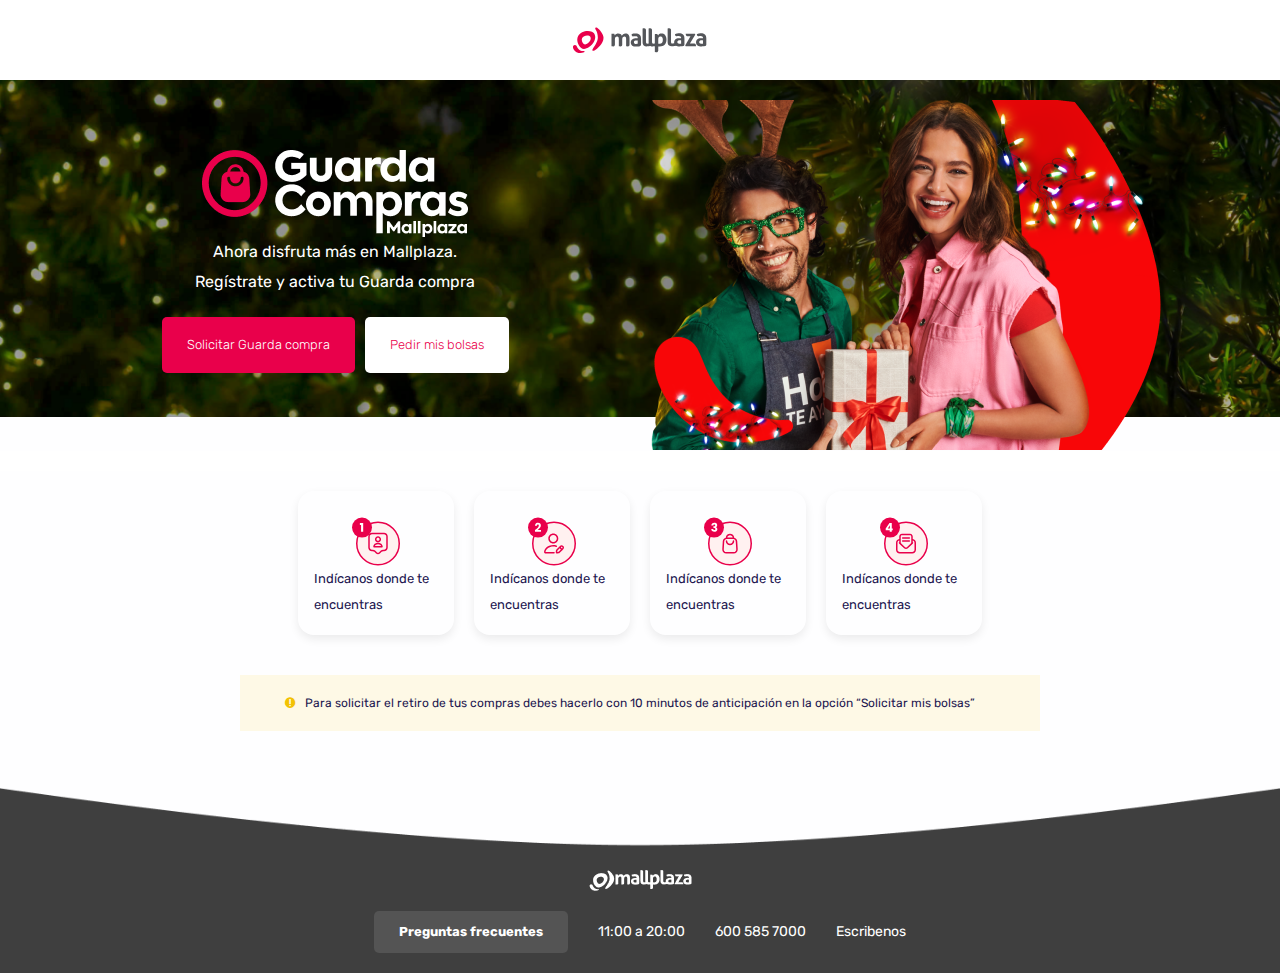
==== index.html @ 6ce14551 "commit" ====
<!DOCTYPE html>
<html lang="es">
  <head>
    <title>Mallplaza</title>
    <meta charset="UTF-8">
    <link href="img/favicon.png" rel="shortcut icon">
    <link rel="stylesheet" href="https://fonts.googleapis.com/css2?family=Material+Symbols+Rounded:opsz,wght,FILL,GRAD@48,400,0,0">
    <meta name="viewport" content="width=device-width, initial-scale=1, maximum-scale=1">
    <link href="css/main.css?v=71661" rel="stylesheet" type="text/css">
    <script src="js/main.js?v=71661" type="text/javascript"></script>
    <!-- Meta tags facebook-->
    <meta property="og:title" content="#">
    <meta property="og:description" content="#">
    <meta property="og:image" content="#">
    <!-- Meta tags twitter cards-->
    <meta name="twitter:card" content="summary_large_image">
    <meta name="twitter:title" content="#">
    <meta name="twitter:description" content="#">
    <meta name="twitter:image" content="#">
    <link href="https://fonts.googleapis.com/css2?family=Rubik:ital,wght@0,400;0,500;0,600;0,800;0,900;1,400;1,700&amp;display=swap" rel="stylesheet">
    <link href="https://fonts.googleapis.com" rel="preconnect">
    <link href="https://fonts.gstatic.com" rel="preconnect" crossorigin>
  </head>
  <body>
    <header>
      <div class="header__logo"> <img src="./img/logos/Vector.svg"></div>
    </header>
    <div id="sections">
      <section class="section--main">
        <div class="section__bg">       
          <div class="bg"> <img src="./img/uploads/FONDO-ARBOL-3 1.png"></div>
          <div class="section__wrap">
            <div class="cols"> 
              <div class="col-md-6 col-md-6--right">
                <div class="section__body"> 
                  <div class="section__image"> <img src="./img/icons/Vector.png"></div>
                  <p class="section__description">
                     
                    	Ahora disfruta más en Mallplaza. <br>	Regístrate y activa tu Guarda compra
                  </p>
                  <div class="section__buttons"> <a href="" class="btn btn--red">Solicitar Guarda compra</a><a href="" class="btn btn--white">Pedir mis bolsas</a></div>
                </div>
              </div>
              <div class="col-md-6 col-md-6--left">
                <div class="section__image"> <img src="./img/uploads/huila-1 1.png" class="img--1"><img src="./img/uploads/huila-2 1.png" class="img--2"><img src="./img/uploads/personajes-guardacompras 1.png" class="img--3"></div>
              </div>
            </div>
          </div>
        </div>
      </section>
      <section class="section--cards">
        <div class="section__wrap">
          <div class="section__header"> </div>
          <div class="section__body">
            <div class="cols"> 
              <div class="col-md-3 col-xs-6">
                <article class="article__card"> 
                  <div class="article__icon"> <img src="./img/icons/Frame 10609.svg"></div>
                  <p class="article__description">Indícanos donde te encuentras</p>
                </article>
              </div>
              <div class="col-md-3 col-xs-6"> 
                <article class="article__card"> 
                  <div class="article__icon"> <img src="./img/icons/Frame 10610.svg"></div>
                  <p class="article__description">Indícanos donde te encuentras</p>
                </article>
              </div>
              <div class="col-md-3 col-xs-6"> 
                <article class="article__card"> 
                  <div class="article__icon"> <img src="./img/icons/Frame 10611.svg"></div>
                  <p class="article__description">Indícanos donde te encuentras</p>
                </article>
              </div>
              <div class="col-md-3 col-xs-6"> 
                <article class="article__card"> 
                  <div class="article__icon"> <img src="./img/icons/Frame 10612.svg"></div>
                  <p class="article__description">Indícanos donde te encuentras</p>
                </article>
              </div>
            </div>
          </div>
          <div class="section__footer"> 
            <p class="section__disclaimer">Para solicitar el retiro de tus compras debes hacerlo con 10 minutos de anticipación en la opción “Solicitar mis bolsas”</p>
          </div>
        </div>
      </section>
      <section class="section--curve"> 
        <div class="section__wrap">
          <div class="section__image"> <img src="./img/uploads/Rectangle 1486.png"></div>
        </div>
      </section>
    </div>
    <footer>
      <div class="footer__wrap"> 
        <div class="footer__logos"> <img src="./img/uploads/Vector.png"><img src="./img/uploads/Vector-1.png"></div>
        <div class="footer__icons">
          <ul>
            <li href="#" class="a btn">Preguntas frecuentes</li>
            <li class="footer__hour">11:00 a 20:00</li>
            <li class="p footer__phone">600 585 7000</li>
            <li class="p footer__mail">Escribenos</li>
          </ul>
        </div>
      </div>
    </footer>
  </body>
</html>
---- css/main.css ----
.clearfix:after,.clearfix:before{content:" ";display:table}.clearfix:after{clear:both}.pull-right{float:right!important}.pull-left{float:left!important}.hide{display:none!important}.show{display:block!important}.invisible{visibility:hidden}.hidden{display:none!important}.affix{position:fixed}*{margin:0;padding:0;border:0;outline:0;-moz-box-sizing:border-box;box-sizing:border-box}body{-webkit-font-smoothing:antialiased;background:#fff}body,button,input,select,textarea{font-family:'Rubik',sans-serif;font-size:16px;line-height:22px;color:#000}a,button,input,select,textarea{transition:.2s ease}a{color:#0171f2;text-decoration:none}a.a-classic{text-decoration:underline}a:hover,button:hover,input[type=checkbox]:hover,input[type=radio]:hover,label:hover,select:hover{cursor:pointer}.h1,.h2,.h3,.h4,.h5,h1,h2,h3,h4,h5{margin-bottom:20px;font-family:'Rubik',sans-serif;font-weight:700}.cols>div,.content blockquote,.content h1,.content h2,.content h3,.content h4,.content iframe,.content img,.content ol,.content p,.content pre,.content table,.content ul,.wp img,p,section .section__content ul{margin-bottom:20px}.h1,h1{font-size:32px;line-height:36px}@media (min-width:960px){.h1,h1{font-size:50px;line-height:56px}}.h2,h2{font-size:26px;line-height:29px}@media (min-width:720px){.h2,h2{font-size:32px;line-height:36px}}.h3,h3{font-size:20px;line-height:22px}@media (min-width:480px){.h3,h3{font-size:26px;line-height:29px}}.h4,h4{font-size:16px;line-height:22px}@media (min-width:480px){.h4,h4{font-size:20px;line-height:22px}}.h5,h5{font-size:14px;line-height:16px}ol,ul{list-style-type:none}img{width:auto;height:auto;margin:0 auto}img,svg{display:block;max-width:100%}.col-lg-1,.col-lg-10,.col-lg-11,.col-lg-12,.col-lg-2,.col-lg-3,.col-lg-4,.col-lg-5,.col-lg-6,.col-lg-7,.col-lg-8,.col-lg-9,.col-md-1,.col-md-10,.col-md-11,.col-md-12,.col-md-2,.col-md-3,.col-md-4,.col-md-5,.col-md-6,.col-md-7,.col-md-8,.col-md-9,.col-sm-1,.col-sm-10,.col-sm-11,.col-sm-12,.col-sm-2,.col-sm-3,.col-sm-4,.col-sm-5,.col-sm-6,.col-sm-7,.col-sm-8,.col-sm-9,.col-xs-1,.col-xs-10,.col-xs-11,.col-xs-12,.col-xs-2,.col-xs-3,.col-xs-4,.col-xs-5,.col-xs-6,.col-xs-7,.col-xs-8,.col-xs-9{position:relative;min-height:1px;padding-left:10px;padding-right:10px}.cols,.row{margin-left:-10px;margin-right:-10px}.row:after,.row:before{content:" ";display:table}.row:after{clear:both}.cols.cols--0:after,.cols.cols--0:before,.cols:after,.cols:before{content:" ";display:table}.cols.cols--0:after,.cols:after{clear:both}.cols>div{-moz-box-sizing:border-box;box-sizing:border-box}.cols:last-child{margin-bottom:-20px}.cols.cols--0{margin-left:0;margin-right:0}.cols.cols--0>div{padding-left:0;padding-right:0;margin-bottom:0}.cols.cols--0:last-child{margin-bottom:0}.cols.cols--sm{margin-left:-5px;margin-right:-5px}.cols.cols--sm:after,.cols.cols--sm:before{content:" ";display:table}.cols.cols--sm:after{clear:both}.cols.cols--sm>div{padding-left:5px;padding-right:5px;margin-bottom:10px}.cols.cols--sm:last-child{margin-bottom:-10px}@media (max-width:720px){.cols.cols--scroll{overflow:auto;-webkit-overflow-scrolling:touch;white-space:nowrap;margin:0 -20px -20px;padding:0 20px 20px}.cols.cols--scroll>div{display:inline-block;vertical-align:top;width:300px;white-space:normal;margin:0}.cols.cols--scroll>div:last-child{margin-right:15px}.cols.cols--min{margin-left:-5px;margin-right:-5px}.cols.cols--min:after,.cols.cols--min:before{content:" ";display:table}.cols.cols--min:after{clear:both}.cols.cols--min>div{padding-left:5px;padding-right:5px;margin-bottom:10px}.cols.cols--min:last-child{margin-bottom:-10px}}@media (min-width:960px){.cols.cols--md{margin-left:-20px;margin-right:-20px}.cols.cols--md:after,.cols.cols--md:before{content:" ";display:table}.cols.cols--md:after{clear:both}.cols.cols--md>div{padding-left:20px;padding-right:20px;margin-bottom:40px}.cols.cols--md:last-child{margin-bottom:-40px}.cols.cols-gutter-2{margin-left:-20px;margin-right:-20px}.cols.cols-gutter-2:after,.cols.cols-gutter-2:before{content:" ";display:table}.cols.cols-gutter-2:after{clear:both}.cols.cols-gutter-2>div{padding-left:20px;padding-right:20px;margin-bottom:40px}.cols.cols-gutter-2:last-child{margin-bottom:-40px}}.cols .col-xs-p20{width:20%;float:left}@media (min-width:480px){.cols .col-sm-p20{width:20%;float:left}}@media (min-width:720px){.cols .col-md-p20{width:20%;float:left}}@media (min-width:960px){.cols .col-lg-p20{width:20%;float:left}}.cols .col-xs-p12{width:12.5%;float:left}@media (min-width:480px){.cols .col-sm-p12{width:12.5%;float:left}}@media (min-width:720px){.cols .col-md-p12{width:12.5%;float:left}}@media (min-width:960px){.cols .col-lg-p12{width:12.5%;float:left}}.col-xs-1,.col-xs-10,.col-xs-11,.col-xs-12,.col-xs-2,.col-xs-3,.col-xs-4,.col-xs-5,.col-xs-6,.col-xs-7,.col-xs-8,.col-xs-9{float:left}.col-xs-12{width:100%}.col-xs-11{width:91.66666666666666%}.col-xs-10{width:83.33333333333334%}.col-xs-9{width:75%}.col-xs-8{width:66.66666666666666%}.col-xs-7{width:58.333333333333336%}.col-xs-6{width:50%}.col-xs-5{width:41.66666666666667%}.col-xs-4{width:33.33333333333333%}.col-xs-3{width:25%}.col-xs-2{width:16.666666666666664%}.col-xs-1{width:8.333333333333332%}.col-xs-pull-12{right:100%}.col-xs-pull-11{right:91.66666666666666%}.col-xs-pull-10{right:83.33333333333334%}.col-xs-pull-9{right:75%}.col-xs-pull-8{right:66.66666666666666%}.col-xs-pull-7{right:58.333333333333336%}.col-xs-pull-6{right:50%}.col-xs-pull-5{right:41.66666666666667%}.col-xs-pull-4{right:33.33333333333333%}.col-xs-pull-3{right:25%}.col-xs-pull-2{right:16.666666666666664%}.col-xs-pull-1{right:8.333333333333332%}.col-xs-pull-0{right:auto}.col-xs-push-12{left:100%}.col-xs-push-11{left:91.66666666666666%}.col-xs-push-10{left:83.33333333333334%}.col-xs-push-9{left:75%}.col-xs-push-8{left:66.66666666666666%}.col-xs-push-7{left:58.333333333333336%}.col-xs-push-6{left:50%}.col-xs-push-5{left:41.66666666666667%}.col-xs-push-4{left:33.33333333333333%}.col-xs-push-3{left:25%}.col-xs-push-2{left:16.666666666666664%}.col-xs-push-1{left:8.333333333333332%}.col-xs-push-0{left:auto}.col-xs-offset-12{margin-left:100%}.col-xs-offset-11{margin-left:91.66666666666666%}.col-xs-offset-10{margin-left:83.33333333333334%}.col-xs-offset-9{margin-left:75%}.col-xs-offset-8{margin-left:66.66666666666666%}.col-xs-offset-7{margin-left:58.333333333333336%}.col-xs-offset-6{margin-left:50%}.col-xs-offset-5{margin-left:41.66666666666667%}.col-xs-offset-4{margin-left:33.33333333333333%}.col-xs-offset-3{margin-left:25%}.col-xs-offset-2{margin-left:16.666666666666664%}.col-xs-offset-1{margin-left:8.333333333333332%}.col-xs-offset-0,.content ul{margin-left:0}@media (min-width:480px){.col-sm-1,.col-sm-10,.col-sm-11,.col-sm-12,.col-sm-2,.col-sm-3,.col-sm-4,.col-sm-5,.col-sm-6,.col-sm-7,.col-sm-8,.col-sm-9{float:left}.col-sm-12{width:100%}.col-sm-11{width:91.66666666666666%}.col-sm-10{width:83.33333333333334%}.col-sm-9{width:75%}.col-sm-8{width:66.66666666666666%}.col-sm-7{width:58.333333333333336%}.col-sm-6{width:50%}.col-sm-5{width:41.66666666666667%}.col-sm-4{width:33.33333333333333%}.col-sm-3{width:25%}.col-sm-2{width:16.666666666666664%}.col-sm-1{width:8.333333333333332%}.col-sm-pull-12{right:100%}.col-sm-pull-11{right:91.66666666666666%}.col-sm-pull-10{right:83.33333333333334%}.col-sm-pull-9{right:75%}.col-sm-pull-8{right:66.66666666666666%}.col-sm-pull-7{right:58.333333333333336%}.col-sm-pull-6{right:50%}.col-sm-pull-5{right:41.66666666666667%}.col-sm-pull-4{right:33.33333333333333%}.col-sm-pull-3{right:25%}.col-sm-pull-2{right:16.666666666666664%}.col-sm-pull-1{right:8.333333333333332%}.col-sm-pull-0{right:auto}.col-sm-push-12{left:100%}.col-sm-push-11{left:91.66666666666666%}.col-sm-push-10{left:83.33333333333334%}.col-sm-push-9{left:75%}.col-sm-push-8{left:66.66666666666666%}.col-sm-push-7{left:58.333333333333336%}.col-sm-push-6{left:50%}.col-sm-push-5{left:41.66666666666667%}.col-sm-push-4{left:33.33333333333333%}.col-sm-push-3{left:25%}.col-sm-push-2{left:16.666666666666664%}.col-sm-push-1{left:8.333333333333332%}.col-sm-push-0{left:auto}.col-sm-offset-12{margin-left:100%}.col-sm-offset-11{margin-left:91.66666666666666%}.col-sm-offset-10{margin-left:83.33333333333334%}.col-sm-offset-9{margin-left:75%}.col-sm-offset-8{margin-left:66.66666666666666%}.col-sm-offset-7{margin-left:58.333333333333336%}.col-sm-offset-6{margin-left:50%}.col-sm-offset-5{margin-left:41.66666666666667%}.col-sm-offset-4{margin-left:33.33333333333333%}.col-sm-offset-3{margin-left:25%}.col-sm-offset-2{margin-left:16.666666666666664%}.col-sm-offset-1{margin-left:8.333333333333332%}.col-sm-offset-0{margin-left:0}}@media (min-width:720px){.col-md-1,.col-md-10,.col-md-11,.col-md-12,.col-md-2,.col-md-3,.col-md-4,.col-md-5,.col-md-6,.col-md-7,.col-md-8,.col-md-9{float:left}.col-md-12{width:100%}.col-md-11{width:91.66666666666666%}.col-md-10{width:83.33333333333334%}.col-md-9{width:75%}.col-md-8{width:66.66666666666666%}.col-md-7{width:58.333333333333336%}.col-md-6{width:50%}.col-md-5{width:41.66666666666667%}.col-md-4{width:33.33333333333333%}.col-md-3{width:25%}.col-md-2{width:16.666666666666664%}.col-md-1{width:8.333333333333332%}.col-md-pull-12{right:100%}.col-md-pull-11{right:91.66666666666666%}.col-md-pull-10{right:83.33333333333334%}.col-md-pull-9{right:75%}.col-md-pull-8{right:66.66666666666666%}.col-md-pull-7{right:58.333333333333336%}.col-md-pull-6{right:50%}.col-md-pull-5{right:41.66666666666667%}.col-md-pull-4{right:33.33333333333333%}.col-md-pull-3{right:25%}.col-md-pull-2{right:16.666666666666664%}.col-md-pull-1{right:8.333333333333332%}.col-md-pull-0{right:auto}.col-md-push-12{left:100%}.col-md-push-11{left:91.66666666666666%}.col-md-push-10{left:83.33333333333334%}.col-md-push-9{left:75%}.col-md-push-8{left:66.66666666666666%}.col-md-push-7{left:58.333333333333336%}.col-md-push-6{left:50%}.col-md-push-5{left:41.66666666666667%}.col-md-push-4{left:33.33333333333333%}.col-md-push-3{left:25%}.col-md-push-2{left:16.666666666666664%}.col-md-push-1{left:8.333333333333332%}.col-md-push-0{left:auto}.col-md-offset-12{margin-left:100%}.col-md-offset-11{margin-left:91.66666666666666%}.col-md-offset-10{margin-left:83.33333333333334%}.col-md-offset-9{margin-left:75%}.col-md-offset-8{margin-left:66.66666666666666%}.col-md-offset-7{margin-left:58.333333333333336%}.col-md-offset-6{margin-left:50%}.col-md-offset-5{margin-left:41.66666666666667%}.col-md-offset-4{margin-left:33.33333333333333%}.col-md-offset-3{margin-left:25%}.col-md-offset-2{margin-left:16.666666666666664%}.col-md-offset-1{margin-left:8.333333333333332%}.col-md-offset-0{margin-left:0}}@media (min-width:960px){.col-lg-1,.col-lg-10,.col-lg-11,.col-lg-12,.col-lg-2,.col-lg-3,.col-lg-4,.col-lg-5,.col-lg-6,.col-lg-7,.col-lg-8,.col-lg-9{float:left}.col-lg-12{width:100%}.col-lg-11{width:91.66666666666666%}.col-lg-10{width:83.33333333333334%}.col-lg-9{width:75%}.col-lg-8{width:66.66666666666666%}.col-lg-7{width:58.333333333333336%}.col-lg-6{width:50%}.col-lg-5{width:41.66666666666667%}.col-lg-4{width:33.33333333333333%}.col-lg-3{width:25%}.col-lg-2{width:16.666666666666664%}.col-lg-1{width:8.333333333333332%}.col-lg-pull-12{right:100%}.col-lg-pull-11{right:91.66666666666666%}.col-lg-pull-10{right:83.33333333333334%}.col-lg-pull-9{right:75%}.col-lg-pull-8{right:66.66666666666666%}.col-lg-pull-7{right:58.333333333333336%}.col-lg-pull-6{right:50%}.col-lg-pull-5{right:41.66666666666667%}.col-lg-pull-4{right:33.33333333333333%}.col-lg-pull-3{right:25%}.col-lg-pull-2{right:16.666666666666664%}.col-lg-pull-1{right:8.333333333333332%}.col-lg-pull-0{right:auto}.col-lg-push-12{left:100%}.col-lg-push-11{left:91.66666666666666%}.col-lg-push-10{left:83.33333333333334%}.col-lg-push-9{left:75%}.col-lg-push-8{left:66.66666666666666%}.col-lg-push-7{left:58.333333333333336%}.col-lg-push-6{left:50%}.col-lg-push-5{left:41.66666666666667%}.col-lg-push-4{left:33.33333333333333%}.col-lg-push-3{left:25%}.col-lg-push-2{left:16.666666666666664%}.col-lg-push-1{left:8.333333333333332%}.col-lg-push-0{left:auto}.col-lg-offset-12{margin-left:100%}.col-lg-offset-11{margin-left:91.66666666666666%}.col-lg-offset-10{margin-left:83.33333333333334%}.col-lg-offset-9{margin-left:75%}.col-lg-offset-8{margin-left:66.66666666666666%}.col-lg-offset-7{margin-left:58.333333333333336%}.col-lg-offset-6{margin-left:50%}.col-lg-offset-5{margin-left:41.66666666666667%}.col-lg-offset-4{margin-left:33.33333333333333%}.col-lg-offset-3{margin-left:25%}.col-lg-offset-2{margin-left:16.666666666666664%}.col-lg-offset-1{margin-left:8.333333333333332%}.col-lg-offset-0{margin-left:0}}@-webkit-keyframes fadeIn{0%{opacity:0}}@keyframes fadeIn{0%{opacity:0}}@-webkit-keyframes fadeOut{to{opacity:0}}@keyframes fadeOut{to{opacity:0}}@-webkit-keyframes slideUp{0%{-webkit-transform:translateY(100%);transform:translateY(100%)}}@keyframes slideUp{0%{-webkit-transform:translateY(100%);transform:translateY(100%)}}@-webkit-keyframes slideFadeUp{0%{-webkit-transform:translateY(20px);transform:translateY(20px);opacity:0}}@keyframes slideFadeUp{0%{-webkit-transform:translateY(20px);transform:translateY(20px);opacity:0}}@-webkit-keyframes slideUpOut{to{-webkit-transform:translateY(-100%);transform:translateY(-100%)}}@keyframes slideUpOut{to{-webkit-transform:translateY(-100%);transform:translateY(-100%)}}@-webkit-keyframes slideDown{0%{-webkit-transform:translateY(-100%);transform:translateY(-100%)}}@keyframes slideDown{0%{-webkit-transform:translateY(-100%);transform:translateY(-100%)}}@-webkit-keyframes slideFadeDown{0%{-webkit-transform:translateY(-20px);transform:translateY(-20px);opacity:0}}@keyframes slideFadeDown{0%{-webkit-transform:translateY(-20px);transform:translateY(-20px);opacity:0}}@-webkit-keyframes slideDownOut{to{-webkit-transform:translateY(100%);transform:translateY(100%)}}@keyframes slideDownOut{to{-webkit-transform:translateY(100%);transform:translateY(100%)}}@-webkit-keyframes slideLeft{0%{-webkit-transform:translateX(100%);transform:translateX(100%)}}@keyframes slideLeft{0%{-webkit-transform:translateX(100%);transform:translateX(100%)}}@-webkit-keyframes slideFadeLeft{0%{-webkit-transform:translateX(20px);transform:translateX(20px);opacity:0}}@keyframes slideFadeLeft{0%{-webkit-transform:translateX(20px);transform:translateX(20px);opacity:0}}@-webkit-keyframes slideLeftOut{to{-webkit-transform:translateX(-100%);transform:translateX(-100%)}}@keyframes slideLeftOut{to{-webkit-transform:translateX(-100%);transform:translateX(-100%)}}@-webkit-keyframes slideRight{0%{-webkit-transform:translateX(-100%);transform:translateX(-100%)}}@keyframes slideRight{0%{-webkit-transform:translateX(-100%);transform:translateX(-100%)}}@-webkit-keyframes slideFadeRight{0%{-webkit-transform:translateX(-20px);transform:translateX(-20px);opacity:0}}@keyframes slideFadeRight{0%{-webkit-transform:translateX(-20px);transform:translateX(-20px);opacity:0}}@-webkit-keyframes slideRightOut{to{-webkit-transform:translateX(100%);transform:translateX(100%)}}@keyframes slideRightOut{to{-webkit-transform:translateX(100%);transform:translateX(100%)}}@-webkit-keyframes slideRightSections{0%{left:-50%}}@keyframes slideRightSections{0%{left:-50%}}@-webkit-keyframes scaleIn{0%{-webkit-transform:scale(1.1);transform:scale(1.1)}to{-webkit-transform:scale(1);transform:scale(1)}}@keyframes scaleIn{0%{-webkit-transform:scale(1.1);transform:scale(1.1)}to{-webkit-transform:scale(1);transform:scale(1)}}@-webkit-keyframes scaleFadeIn{0%{-webkit-transform:scale(1.2);transform:scale(1.2);opacity:0}}@keyframes scaleFadeIn{0%{-webkit-transform:scale(1.2);transform:scale(1.2);opacity:0}}@-webkit-keyframes scaleOut{to{-webkit-transform:scale(0);transform:scale(0)}}@keyframes scaleOut{to{-webkit-transform:scale(0);transform:scale(0)}}@-webkit-keyframes scaleFadeOut{to{-webkit-transform:scale(.8);transform:scale(.8);opacity:0}}@keyframes scaleFadeOut{to{-webkit-transform:scale(.8);transform:scale(.8);opacity:0}}@-webkit-keyframes translateBg{0%{-webkit-transform:translateY(-10%);transform:translateY(-10%)}}@keyframes translateBg{0%{-webkit-transform:translateY(-10%);transform:translateY(-10%)}}@-webkit-keyframes heightMd{0%{max-height:0;overflow:hidden}to{max-height:500px;overflow:hidden}}@keyframes heightMd{0%{max-height:0;overflow:hidden}to{max-height:500px;overflow:hidden}}@-webkit-keyframes bgIn{0%{-webkit-transform:translateY(-10%);transform:translateY(-10%)}}@keyframes bgIn{0%{-webkit-transform:translateY(-10%);transform:translateY(-10%)}}@-webkit-keyframes zigzag{0%,to{-webkit-transform:translateX(40%);transform:translateX(40%)}50%{-webkit-transform:translateX(0%);transform:translateX(0%)}}@keyframes zigzag{0%,to{-webkit-transform:translateX(40%);transform:translateX(40%)}50%{-webkit-transform:translateX(0%);transform:translateX(0%)}}@-webkit-keyframes bounce{0%,to{-webkit-transform:scale(1.2);transform:scale(1.2)}50%{-webkit-transform:scale(2);transform:scale(2)}}@keyframes bounce{0%,to{-webkit-transform:scale(1.2);transform:scale(1.2)}50%{-webkit-transform:scale(2);transform:scale(2)}}@-webkit-keyframes bounce2{0%,to{-webkit-transform:scale(3);transform:scale(3)}50%{-webkit-transform:scale(1);transform:scale(1)}}@keyframes bounce2{0%,to{-webkit-transform:scale(3);transform:scale(3)}50%{-webkit-transform:scale(1);transform:scale(1)}}@-webkit-keyframes bounce3{0%,to{-webkit-transform:scale(1.2);transform:scale(1.2)}50%{-webkit-transform:scale(3);transform:scale(3)}}@keyframes bounce3{0%,to{-webkit-transform:scale(1.2);transform:scale(1.2)}50%{-webkit-transform:scale(3);transform:scale(3)}}@-webkit-keyframes animate{0%{-webkit-transform:translateY(0);transform:translateY(0)}to{-webkit-transform:translateY(-1000px);transform:translateY(-1000px)}}@keyframes animate{0%{-webkit-transform:translateY(0);transform:translateY(0)}to{-webkit-transform:translateY(-1000px);transform:translateY(-1000px)}}@-webkit-keyframes animate2{0%{-webkit-transform:translateY(-1000px);transform:translateY(-1000px)}to{-webkit-transform:translateY(0);transform:translateY(0)}}@keyframes animate2{0%{-webkit-transform:translateY(-1000px);transform:translateY(-1000px)}to{-webkit-transform:translateY(0);transform:translateY(0)}}article{position:relative;overflow:hidden;transition:box-shadow .3s ease 0s;background-color:#fff;background:0 0}article a:after{content:"";z-index:2}article .article__bg,article a:after{position:absolute;top:0;left:0;width:100%;height:100%}article .article__title{font-weight:500;margin-bottom:5px}article .article__description{margin-bottom:10px;font-size:13px;line-height:26px}.content blockquote:last-child,.content h1:last-child,.content h2:last-child,.content h3:last-child,.content h4:last-child,.content iframe:last-child,.content ol:last-child,.content p:last-child,.content pre:last-child,.content table:last-child,.content ul:last-child,article .article__description:last-child{margin-bottom:0}article .article__content p{font-size:16px;opacity:.7}article.article--toggle{padding:10px 20px 20px;display:-ms-flexbox;display:flex;-ms-flex-direction:column;flex-direction:column;-ms-flex-pack:justify;justify-content:space-between;-ms-flex-align:center;align-items:center;text-align:justify}article.article--toggle .article__header,article.article--toggle .article__header .article__icon{margin-bottom:10px}article.article--toggle .article__header .article__icon img{height:50px}article.article--toggle .article__header .article__title{font-weight:700;font-size:18px;color:#002bff;font-style:italic}article.article--toggle .article__header .article__description{text-align:center;font-size:12px;line-height:1.8;color:#1d008e}article.article__card{box-shadow:0 4px 10px 0 rgba(0,0,0,.078);width:156px;height:144px;border-radius:16px;padding:26px 16px}.bg{position:absolute;top:0;left:0;width:100%;height:100%;background:center center no-repeat;background-size:cover;opacity:0;display:block}.bg.bg-loaded{-webkit-animation:fadeIn 1s ease both;animation:fadeIn 1s ease both;opacity:1}.btn{display:inline-block;padding:10px 25px;font-size:13px;transition:.2s;border-radius:5px;background-color:#11dfc3;color:#fff;font-weight:700;font-family:'Rubik',sans-serif}.btn:hover{background-color:#1abfa9}.btn.btn--transparent{background-color:rgba(233,144,144,.839);color:#fff;margin-right:20px;padding:10px}.btn.btn--link,.btn.btn--link-xs{color:#0171f2;background-color:transparent;text-transform:uppercase;font-weight:700}.btn.btn--link-xs{color:#414141;opacity:.6;font-size:10px;line-height:12px;padding:5px}.btn.btn--plan{width:90%;padding:15px 50px;font-size:15px}.content{line-height:26px;color:#414141}.content h1,.content h2,.content h3,.content h4,.content h5{padding-top:10px}.content h1:first-child,.content h2:first-child,.content h3:first-child,.content h4:first-child,.content h5:first-child{padding-top:0}.content ol{list-style-type:decimal;margin-left:20px}.content ul li{padding-left:25px;margin-bottom:5px;position:relative}.content ul li:before{content:"\f00c";font-family:"FontAwesome";position:absolute;top:0;left:0;color:#0171f2}.content blockquote{padding:10px 20px 10px 40px;border-left:2px solid color;font-size:1.2em;line-height:1.5em;font-style:italic;position:relative}.content blockquote:before{content:"\f10d";font-family:"FontAwesome";position:absolute;top:0;left:10px;opacity:.5;display:inline-block;padding-right:2px}.content pre{background:rgba(0,0,0,.05);padding:10px 20px;overflow:auto;-webkit-overflow-scrolling:touch}@media (min-width:480px){.content img.alignright{float:right;margin-left:20px}.content img.alignleft{float:left;margin-right:20px}}.content img.aligncenter{margin:0 auto}.content iframe{width:100%;max-width:100%;display:block;height:200px;background:#000}@media (min-width:480px){.content iframe{height:300px}}@media (min-width:720px){.content iframe{height:400px}}.content a,.wp a{text-decoration:none}.content a:hover:not(.btn),.wp a:hover:not(.btn){text-decoration:underline}.content p.p-lg{font-size:120%;line-height:160%;font-style:italic}.dscroll{opacity:0;-webkit-animation:none;animation:none;transition:none}.dscroll.dscroll--in{-webkit-animation:slideFadeUp .8s ease-out backwards;animation:slideFadeUp .8s ease-out backwards;opacity:1}.faq{radius:rad;overflow:hidden;text-align:left}.faq .faq__item{background-color:#fff;border:1px solid rgba(0,0,0,.07);border-radius:5px;position:relative;overflow:hidden;color:#231750;margin-bottom:20px;box-shadow:rgba(149,157,165,.05) 0 8px 10px}.faq .faq__item.faq__open .faq__question .fa-angle-down{-webkit-transform:rotate(180deg);transform:rotate(180deg)}.faq .faq__item .faq__icon{display:inline-block}.faq .faq__item .faq__icon img{width:30px}.faq .faq__question{margin-bottom:0;padding:15px 20px;transition:.5s;font-size:16px;line-height:22px;font-weight:500;width:100%}@media (min-width:480px){.faq .faq__question{font-size:20px;line-height:22px}}@media (min-width:720px){.faq .faq__question{padding:20px 30px}}.faq .faq__question .fa{transition:.5s;color:#231750;margin-left:10px}.faq .faq__question .fa-angle-down{float:right}.faq .faq__question:hover{cursor:pointer}.faq .faq__answer{padding:0 20px 20px;border-top:1px solid rgba(0,0,0,.1);background-color:#fff}@media (min-width:720px){.faq .faq__answer{padding:25px 30px}}.faq .faq__answer li{font-weight:500;margin-bottom:20px;opacity:.8}@media (min-width:720px){.faq .faq__answer li{font-size:18px;line-height:24px}}footer{background-color:#3f3f3f;z-index:3}.login,.modal,footer .footer__wrap{width:100%;height:100%}footer .footer__wrap .footer__logos{padding:20px 0;background-color:#3f3f3f;text-align:center}footer .footer__wrap .footer__logos img{display:inline-block;vertical-align:middle}footer .footer__wrap .footer__icons{color:#fff;font-size:14px;display:-ms-flexbox;display:flex;margin:auto;-ms-flex-pack:center;justify-content:center;padding-bottom:20px}footer .footer__wrap .footer__icons ul,header{display:-ms-flexbox;display:flex;-ms-flex-align:center;align-items:center}footer .footer__wrap .footer__icons ul{gap:30px}footer .footer__wrap .footer__icons .btn{background-color:#545454;color:#fff}header{height:80px;-ms-flex-pack:center;justify-content:center}.login,.modal{position:fixed;top:0;left:0;display:none}.login{font-family:'Rubik',sans-serif;z-index:20}.login.login--show{display:block}.login.login--show--out .login__back{-webkit-animation:fadeOut .5s ease both;animation:fadeOut .5s ease both}.login.login--show--out .login__front{-webkit-animation:slideRightOut .5s ease both;animation:slideRightOut .5s ease both}.login.login--show--in .login__back{-webkit-animation:fadeIn .5s ease both;animation:fadeIn .5s ease both}.login.login--show--in .login__front{-webkit-animation:slideLeft .5s ease;animation:slideLeft .5s ease}.login .login__back{position:fixed;top:0;left:0;width:100%;height:100%;background:rgba(0,0,0,.5)}.login .login__front{position:relative;width:90%;height:100%;float:right;background-color:#fefeff;display:none}@media (min-width:720px){.login .login__front{width:50%}}.login .login__front.login__front--show{display:block}.login .login__front .login__box{position:absolute;top:50%;left:50%;-webkit-transform:translate(-50%,-50%);transform:translate(-50%,-50%);width:100%;max-width:90%}@media (min-width:720px){.login .login__front .login__box{max-width:70%}}.login .login__front .login__box .login__icon{margin-bottom:40px}.login .login__front .login__box .login__icon img{width:150px}@media (min-width:720px){.login .login__front .login__box .login__icon img{width:250px}}.login .login__footer{width:100%;text-align:center;padding:20px 10px;display:-ms-flexbox;display:flex;-ms-flex-pack:distribute;justify-content:space-around}.login .login__description{font-size:10px;line-height:14px;text-align:center;opacity:.7}.modal{z-index:30}.modal.modal--in{display:table;-webkit-animation:fadeIn .5s ease;animation:fadeIn .5s ease}.modal.modal--in .modal__box{-webkit-animation:scaleFadeIn .5s .2s ease backwards;animation:scaleFadeIn .5s .2s ease backwards}.modal.modal--out{display:table;-webkit-animation:fadeOut .2s ease both;animation:fadeOut .2s ease both}.modal.modal--out .modal__box{-webkit-animation:scaleFadeOut .2s ease both;animation:scaleFadeOut .2s ease both}.modal .modal__back{position:absolute;top:0;left:0;width:100%;height:100%;background-color:rgba(0,43,255,.6)}.modal .modal__front{position:relative;height:100%;display:table-cell;text-align:center;vertical-align:middle;-ms-flex-align:center;align-items:center;-ms-flex-pack:center;justify-content:center}@media (min-width:720px){.modal .modal__front{display:-ms-flexbox;display:flex;-ms-flex-align:center;align-items:center;-ms-flex-pack:center;justify-content:center}}.modal .modal__front.modal__front--openinfo .modal__search__info{display:block;-webkit-animation:fadeIn .5s;animation:fadeIn .5s}.modal .modal__front.modal__front--openinfo .modal__search__info .modal__search__box{height:450px}@media (min-width:720px){.modal .modal__front.modal__front--openinfo .modal__search__info .modal__search__box{height:430px}}.modal .modal__header{padding:20px;box-shadow:0 7px 30px -10px rgba(150,170,180,.2);border-radius:40px;display:-ms-flexbox;display:flex}.modal .modal__header .modal__icon{margin-right:20px}.modal .modal__header .modal__icon img{width:60px}.modal .modal__header .modal__header__content{text-align:left}.modal .modal__header .modal__header__content .modal__title{color:#0171f2;font-style:italic;margin-bottom:0}.modal .modal__header .modal__header__content .modal__category{color:#0171f2;opacity:.7;font-size:12px}.modal .modal__box{border-radius:40px;background:#fff;max-width:500px;position:relative;height:350px;margin:0 auto}@media (min-width:720px){.modal .modal__box{margin:initial;width:800px}}.modal .modal__content .modal__search__result{padding:10px 20px;display:-ms-flexbox;display:flex;-ms-flex-align:center;align-items:center;color:#0171f2;border-radius:20px;background-color:transparent;transition:.5s}.modal .modal__content .modal__search__result:hover{background-color:rgba(0,43,255,.1)}.modal .modal__content .modal__search__result .modal__search__name{font-size:12px;line-height:22px;margin-right:10px}@media (min-width:720px){.modal .modal__content .modal__search__result .modal__search__name{font-size:20px;line-height:24px;margin-right:20px}}.modal .modal__content .modal__search__result .modal__search__tag{font-size:10px;line-height:18px;opacity:.7;border:1px dashed #0171f2;border-radius:15px;padding:2px 5px}@media (min-width:720px){.modal .modal__content .modal__search__result .modal__search__tag{padding:5px 10px;font-size:18px;line-height:22px}}.modal .modal__search__info{position:absolute;top:50%;left:50%;-webkit-transform:translate(-50%,-50%);transform:translate(-50%,-50%);width:100%;z-index:2;padding:0 5px;text-align:left;display:none;-webkit-animation:fadeOut .5s;animation:fadeOut .5s}@media (min-width:720px){.modal .modal__search__info{position:relative;top:initial;left:initial;-webkit-transform:initial;transform:initial;width:39%;margin:10px}}.modal .modal__search__info .modal__search__box{background-color:#11dfc3;border-radius:40px;padding:10px 20px;box-shadow:0 7px 30px -10px rgba(150,170,180,.2);overflow-y:scroll;transition:.5s;color:#fff;height:0}@media (min-width:720px){.modal .modal__search__info .modal__search__box{padding:20px 40px}}.modal .modal__search__info .modal__search__box>*{-webkit-animation:slideFadeUp .5s ease backwards;animation:slideFadeUp .5s ease backwards}.modal .modal__search__info .modal__search__box>:nth-child(1){-webkit-animation-delay:.2s;animation-delay:.2s}.modal .modal__search__info .modal__search__box>:nth-child(2){-webkit-animation-delay:.4s;animation-delay:.4s}.modal .modal__search__info .modal__search__box>:nth-child(3){-webkit-animation-delay:.6s;animation-delay:.6s}.modal .modal__search__info .modal__search__box>:nth-child(4){-webkit-animation-delay:.8s;animation-delay:.8s}.modal .modal__search__info .modal__search__box>:nth-child(5){-webkit-animation-delay:1s;animation-delay:1s}.modal .modal__search__info .modal__search__box::-webkit-scrollbar{width:8px;height:8px}.modal .modal__search__info .modal__search__box::-webkit-scrollbar-thumb{background:#fff;border-radius:4px}.modal .modal__search__info .modal__search__box::-webkit-scrollbar-thumb:hover{background:#b3b3b3;box-shadow:0 0 2px 1px rgba(0,0,0,.2)}.modal .modal__search__info .modal__search__box::-webkit-scrollbar-thumb:active{background-color:#999}.modal .modal__search__info .modal__search__box .modal__info__tag{display:inline-block;font-size:12px;line-height:18px;opacity:4;border:1px dashed #fff;border-radius:15px;padding:2px 10px;margin-bottom:10px}.modal .modal__search__info .modal__search__box .modal__info__name{font-size:20px;line-height:22px;font-weight:700;margin-bottom:20px}@media (min-width:480px){.modal .modal__search__info .modal__search__box .modal__info__name{font-size:26px;line-height:29px}}.modal .modal__search__info .modal__search__box .modal__info__items{padding:10px 10px 10px 0}.modal .modal__search__info .modal__search__box .modal__info__items .modal__info__item{font-weight:700;font-style:italic;position:relative;padding:10px 0 10px 10px}.modal .modal__search__info .modal__search__box .modal__info__items .modal__info__item:after{content:'';position:absolute;top:20px;left:0;width:5px;height:5px;border-radius:50%;background-color:#fff}.modal .modal__search__info .modal__search__box .modal__info__description{font-size:14px;line-height:24px}.modal .modal__search__info .modal__search__box .modal__info__link{text-align:center;padding:10px}.modal .modal__search__info .modal__search__box .modal__info__link .btn{font-weight:700;font-size:18px}.modal .modal__search__info .modal__search__box .modal__info__link .btn span{margin-left:10px}.modal .modal__search__info .modal__search__footer{display:-ms-flexbox;display:flex;padding:20px;-ms-flex-pack:end;justify-content:flex-end}.modal .modal__close{position:absolute;top:0;right:0;padding:10px 15px;opacity:.5;color:#414141}.modal .modal__close:hover{cursor:pointer}.modal__bg{width:100%;height:100%;background-color:#000;opacity:.7;position:absolute;top:0;z-index:20}.owl-carousel{display:none;width:100%;-webkit-tap-highlight-color:transparent;position:relative;z-index:1}.owl-carousel .owl-stage{position:relative;-ms-touch-action:pan-Y;touch-action:manipulation;-moz-backface-visibility:hidden}.owl-carousel .owl-stage:after{content:".";display:block;clear:both;visibility:hidden;line-height:0;height:0}.owl-carousel .owl-stage-outer{position:relative;overflow:hidden;-webkit-transform:translate3d(0,0,0)}.owl-carousel .owl-item,.owl-carousel .owl-wrapper{-webkit-backface-visibility:hidden;-moz-backface-visibility:hidden;-ms-backface-visibility:hidden;-webkit-transform:translate3d(0,0,0);-moz-transform:translate3d(0,0,0);-ms-transform:translate3d(0,0,0)}.owl-carousel .owl-item{position:relative;min-height:1px;float:left;-webkit-tap-highlight-color:transparent;-webkit-touch-callout:none}.owl-carousel .owl-item img{display:block;width:100%}.owl-carousel .owl-dots.disabled,.owl-carousel .owl-nav.disabled{display:none}.owl-carousel .owl-dot,.owl-carousel .owl-nav .owl-next,.owl-carousel .owl-nav .owl-prev{cursor:pointer;-webkit-user-select:none;-khtml-user-select:none;-moz-user-select:none;-ms-user-select:none;user-select:none}.owl-carousel .owl-nav button.owl-next,.owl-carousel .owl-nav button.owl-prev,.owl-carousel button.owl-dot{background:0 0;color:inherit;border:none;padding:0!important;font:inherit}.owl-carousel.owl-loaded{display:block}.owl-carousel.owl-loading{opacity:0;display:block}.owl-carousel.owl-hidden{opacity:0}.owl-carousel.owl-refresh .owl-item{visibility:hidden}.owl-carousel.owl-drag .owl-item{-ms-touch-action:pan-y;touch-action:pan-y;-webkit-user-select:none;-moz-user-select:none;-ms-user-select:none;user-select:none}.owl-carousel.owl-grab{cursor:-moz-grab;cursor:grab}.owl-carousel.owl-rtl{direction:rtl}.owl-carousel.owl-rtl .owl-item{float:right}.no-js .owl-carousel{display:block}.owl-carousel .animated{-webkit-animation-duration:1000ms;animation-duration:1000ms;-webkit-animation-fill-mode:both;animation-fill-mode:both}.owl-carousel .owl-animated-in{z-index:0}.owl-carousel .owl-animated-out{z-index:1}.owl-carousel .fadeOut{-webkit-animation-name:fadeOut;animation-name:fadeOut}.owl-height{transition:height 500ms ease-in-out}.owl-carousel .owl-item .owl-lazy{opacity:0;transition:opacity 400ms ease}.owl-carousel .owl-item .owl-lazy:not([src]),.owl-carousel .owl-item .owl-lazy[src^=""]{max-height:0}.owl-carousel .owl-item img.owl-lazy{-webkit-transform-style:preserve-3d;transform-style:preserve-3d}.owl-carousel .owl-video-wrapper{position:relative;height:100%;background:#000}.owl-carousel .owl-video-play-icon{position:absolute;height:80px;width:80px;left:50%;top:50%;margin-left:-40px;margin-top:-40px;background:url(owl.video.play.png) no-repeat;cursor:pointer;z-index:1;-webkit-backface-visibility:hidden;transition:-webkit-transform 100ms ease;transition:transform 100ms ease}.owl-carousel .owl-video-play-icon:hover{-webkit-transform:scale(1.3,1.3);transform:scale(1.3,1.3)}.owl-carousel .owl-video-playing .owl-video-play-icon,.owl-carousel .owl-video-playing .owl-video-tn{display:none}.owl-carousel .owl-video-tn{opacity:0;height:100%;background-position:center center;background-repeat:no-repeat;background-size:contain;transition:opacity 400ms ease}.owl-carousel .owl-video-frame{position:relative;z-index:1;height:100%;width:100%}.owl-dots{display:block;width:100%;text-align:center}.owl-dots .owl-dot{width:8px;height:8px;line-height:8px;text-align:center;border-radius:50%;overflow:hidden;margin:0 4px;color:initial!important;background-color:rgba(0,0,0,.1)!important}.owl-dots .owl-dot.active{background-color:rgba(0,0,0,.5)!important}@-webkit-keyframes fadeOut{0%{opacity:1}to{opacity:0}}@keyframes fadeOut{0%{opacity:1}to{opacity:0}}#sections{position:relative;left:0%;transition:.5s}#sections.sections--left{left:-50%}section{position:relative;background-color:#fefeff;color:#231750;border-bottom:1px solid rgba(255,255,255,.1);overflow:hidden}section .section__bg{position:absolute;top:0;left:0;width:100%;height:100%}section .section__title{font-weight:700}section .section__description{font-weight:400;margin-bottom:20px}@media (min-width:720px){section .section__description{font-size:16px;line-height:30px}}section .section__header{text-align:center;margin-bottom:20px;position:relative}section .section__header .section__title{position:relative;display:block;margin-bottom:20px;color:#0171f2}@media (min-width:720px){section .section__header .section__title{max-width:100%}}section .section__filters{position:relative;overflow:auto;-webkit-overflow-scrolling:touch;white-space:nowrap;margin:0 -20px 40px;padding:20px 5px}@media (min-width:1090px){section .section__filters{display:-ms-flexbox;display:flex;text-align:center;-ms-flex-pack:center;justify-content:center;overflow:visible;white-space:normal;margin-bottom:80px}}section .section__filters .section__filter{display:inline-block;border-radius:20px;background-color:#fff;border:1px solid #11dfc3;color:#231750;padding:7px 15px;margin:0 2px;transition:.3s;cursor:pointer;font-weight:500}section .section__filters .section__filter.current,section .section__filters .section__filter:hover{background-color:#11dfc3;color:#fff}section .section__footer{width:100%;text-align:center}section .section__footer .section__description{color:#1d008e;font-size:10px;width:50%;line-height:1.8;font-family:'Roboto';margin:20px auto 0}section .section__content{position:relative;color:#231750;line-height:26px;font-size:15px}section .section__content>*{-webkit-animation:slideFadeUp .5s ease backwards;animation:slideFadeUp .5s ease backwards}section .section__content>:nth-child(1){-webkit-animation-delay:.2s;animation-delay:.2s}section .section__content>:nth-child(2){-webkit-animation-delay:.4s;animation-delay:.4s}section .section__content>:nth-child(3){-webkit-animation-delay:.6s;animation-delay:.6s}section .section__content>:nth-child(4){-webkit-animation-delay:.8s;animation-delay:.8s}section .section__content>:nth-child(5){-webkit-animation-delay:1s;animation-delay:1s}section .section__content.section--left{text-align:left}section .section__content.section--right{text-align:right}section .section__content.section--center{text-align:center}section .section__content.section--justify{text-align:justify}section .section__content blockquote p{line-height:26px;font-size:16px;color:#231750}@media (min-width:720px){section .section__content blockquote p{font-size:18px}}section .section__content ul li{padding:5px 0}section .section__content ul li:before{content:'';display:inline-block;margin-right:10px;position:relative;top:-1px;width:10px;height:10px;line-height:21px;text-align:center;border-radius:50%;overflow:initial;background-color:#0171f2}@media (min-width:480px){section .section__content.section__content--2col,section .section__content.section__content--3col{-webkit-column-count:2;-moz-column-count:2;column-count:2;-webkit-column-gap:40px;-moz-column-gap:40px;column-gap:40px}}@media (min-width:720px){section .section__content.section__content--3col{-webkit-column-count:3;-moz-column-count:3;column-count:3}section .section__flex{display:-ms-flexbox;display:flex;-ms-flex-direction:row;flex-direction:row;-ms-flex-align:center;align-items:center}}.wp,section .section__wrap{max-width:1400px;margin:0 auto}section .section__wrap{position:relative;padding:30px 10px}@media (min-width:720px){section .section__wrap{padding:20px 40px}}section .section__wrap.section__wrap--main{padding:120px 20px}@media (min-width:720px){section .section__wrap.section__wrap--main{padding:150px 40px}}section .section__wrap.section__wrap--header{padding:100px 20px 40px}@media (min-width:720px){section .section__wrap.section__wrap--header{padding:150px 40px 20px}}section .section__wrap.section__wrap--header-doc{padding:100px 20px 40px}@media (min-width:720px){section .section__wrap.section__wrap--header-doc{padding:150px 40px 80px}}section .section__wrap.section__wrap--md{padding:40px 20px}@media (min-width:720px){section .section__wrap.section__wrap--md{padding:40px}}section .section__wrap.section__wrap--sm{padding:10px}@media (min-width:720px){section .section__wrap.section__wrap--sm{padding:0 40px}}section .section__wrap.section__wrap--xs{padding:30px 20px}@media (min-width:720px){section .section__wrap.section__wrap--xs{padding:30px 20px}}section .section__wrap.section--xs{max-width:600px}section .section__wrap.section--sm{max-width:900px}section .section__wrap.section--md{max-width:1060px}section .section__wrap.section--lg{max-width:1200px}section.section--dark{background:#231750;color:#fff}section.section--light{background:rgba(5,102,116,.07);background:linear-gradient(101deg,rgba(5,102,116,.07) 12%,rgba(102,191,191,.07) 100%);color:#231750}section.section--lighter{background:#f4f4f4;color:#231750}section.section--white{background:#fff;color:#231750}section.section--color-primary,section.section--color-secundary{background:#0171f2;color:#fff}section.section--gray{background:#414141;color:#fff}section.section--grayten{background:grayter;color:#fff}section.section--main{height:371px}section.section--main .section__wrap{-ms-flex-pack:center;justify-content:center;-ms-flex-align:center;align-items:center;margin:auto;height:100%}section.section--main,section.section--main .section__wrap .cols{display:-ms-flexbox;display:flex}section.section--main .section__wrap .cols .col-md-6{-ms-flex-direction:column;flex-direction:column;-ms-flex-pack:center;justify-content:center;-ms-flex-align:center;align-items:center}section.section--main .section__wrap .cols .col-md-6.col-md-6--left{margin:0;position:relative;width:50%}section.section--main .section__wrap .cols .col-md-6.col-md-6--left img{position:absolute}section.section--main .section__wrap .cols .col-md-6.col-md-6--left img.img--1{z-index:1;padding:0 0 0 255px;position:0}section.section--main .section__wrap .cols .col-md-6.col-md-6--left img.img--2{z-index:3;padding-top:235px}section.section--main .section__wrap .cols .col-md-6.col-md-6--left img.img--3{z-index:2}section.section--main .section__wrap .cols .col-md-6.col-md-6--right{display:-ms-flexbox;display:flex;-ms-flex-direction:column;flex-direction:column;padding:50px 0}section.section--main .section__wrap .cols .col-md-6.col-md-6--right .section__body{-ms-flex-align:center;align-items:center;-ms-flex-pack:center;justify-content:center;color:#fff}section.section--main .section__wrap .cols .col-md-6.col-md-6--right .section__body .section__image{object-fit:cover}section.section--main .section__wrap .cols .col-md-6.col-md-6--right .section__body .section__description{text-align:center}section.section--main .section__wrap .cols .col-md-6.col-md-6--right .section__body .section__buttons{display:-ms-flexbox;display:flex;gap:10px}section.section--main .section__wrap .cols .col-md-6.col-md-6--right .section__body .section__buttons .btn{height:56px;line-height:0;vertical-align:middle;padding:28px 25px;font-weight:100}section.section--main .section__wrap .cols .col-md-6.col-md-6--right .section__body .section__buttons .btn.btn--red{background-color:#e9004b;color:#fff}section.section--main .section__wrap .cols .col-md-6.col-md-6--right .section__body .section__buttons .btn.btn--white{background-color:#fff;color:#e9004b}section.section--cards{margin-top:20px}section.section--cards .section__wrap{padding:0 240px}section.section--cards .section__wrap .section__body{display:-ms-flexbox;display:flex;-ms-flex-pack:distribute;justify-content:space-around;gap:10px}section.section--cards .section__wrap .section__footer{background-color:#fef9e6;margin-top:40px;height:56px;display:-ms-flexbox;display:flex;-ms-flex-pack:center;justify-content:center;-ms-flex-align:center;align-items:center}section.section--cards .section__wrap .section__footer .section__disclaimer{padding:0 20px;margin-bottom:0;font-size:12px;position:relative}section.section--cards .section__wrap .section__footer .section__disclaimer:before{content:"\f06a";font-family:"FontAwesome";position:absolute;top:0;left:0;color:#f2c204}section.section--curve{border-bottom:0}section.section--curve .section__wrap{margin-bottom:-2px;padding:0;width:100%;max-width:100%}.wp{overflow:hidden;color:#231750}.wp p{font-weight:400}@media (min-width:480px){.wp p{font-size:15px;line-height:26px}}@media (min-width:960px){.wp img.alignright{float:right;margin-left:40px}.wp img.alignleft{float:left;margin-right:40px}}.wp img.aligncenter{margin:0 auto}.wp h1,.wp h2,.wp h3,.wp h4,.wp iframe,.wp ol,.wp p,.wp pre,.wp table{margin-bottom:sep}.wp blockquote:last-child,.wp h1:last-child,.wp h2:last-child,.wp h3:last-child,.wp h4:last-child,.wp iframe:last-child,.wp ol:last-child,.wp p:last-child,.wp pre:last-child,.wp table:last-child,.wp ul:last-child{margin-bottom:20px}.wp h1,.wp h2,.wp h3,.wp h4,.wp h5{padding-top:10px}.wp h1:first-child,.wp h2:first-child,.wp h3:first-child,.wp h4:first-child,.wp h5:first-child{padding-top:0}.wp ol{list-style-type:decimal;margin-left:20px}.wp ul{margin:10px 30px}.wp ul li{padding-left:25px;margin-bottom:10px;position:relative}.wp ul li:before{content:"\f00c";font-family:"FontAwesome";position:absolute;top:0;left:0;color:#0171f2}.wp blockquote{padding:10px 20px;font-size:1.2em;line-height:1.5em;font-style:italic;position:relative;border-left:4px solid #000;margin-bottom:20px}.wp pre{background:rgba(0,0,0,.05);padding:10px sep;overflow:auto;-webkit-overflow-scrolling:touch}.yt-video{max-width:auto;position:relative;cursor:pointer;overflow:hidden;background:#231750;margin:0 auto 20px}.yt-video .yt-video-inner{padding-bottom:56%;position:relative}.yt-video:hover .video-bg{-webkit-transform:scale(1.1) rotate(3deg);transform:scale(1.1) rotate(3deg)}.yt-video iframe{position:absolute;width:100%;height:100%;top:0;left:0;z-index:0;-webkit-animation:fadeIn .5s .8s ease backwards;animation:fadeIn .5s .8s ease backwards}
/*!
 *  Font Awesome 4.7.0 by @davegandy - http://fontawesome.io - @fontawesome
 *  License - http://fontawesome.io/license (Font: SIL OFL 1.1, CSS: MIT License)
 */
@font-face{font-family:'FontAwesome';src:url(../fonts/fontawesome-webfont.eot?v=4.7.0);src:url(../fonts/fontawesome-webfont.eot?#iefix&v=4.7.0) format('embedded-opentype'),url(../fonts/fontawesome-webfont.woff2?v=4.7.0) format('woff2'),url(../fonts/fontawesome-webfont.woff?v=4.7.0) format('woff'),url(../fonts/fontawesome-webfont.ttf?v=4.7.0) format('truetype'),url(../fonts/fontawesome-webfont.svg?v=4.7.0#fontawesomeregular) format('svg');font-weight:400;font-style:normal}.fa{display:inline-block;font:14px/1 FontAwesome;font-size:inherit;text-rendering:auto;-webkit-font-smoothing:antialiased;-moz-osx-font-smoothing:grayscale}.fa-lg{font-size:1.33333333em;line-height:.75em;vertical-align:-15%}.fa-2x{font-size:2em}.fa-3x{font-size:3em}.fa-4x{font-size:4em}.fa-5x{font-size:5em}.fa-fw{width:1.28571429em;text-align:center}.fa-ul{padding-left:0;margin-left:2.14285714em;list-style-type:none}.fa-ul>li{position:relative}.fa-li{position:absolute;left:-2.14285714em;width:2.14285714em;top:.14285714em;text-align:center}.fa-li.fa-lg{left:-1.85714286em}.fa-border{padding:.2em .25em .15em;border:solid .08em #eee;border-radius:.1em}.fa-pull-left{float:left}.fa-pull-right,.pull-right{float:right}.fa.fa-pull-left{margin-right:.3em}.fa.fa-pull-right{margin-left:.3em}.pull-left{float:left}.fa.pull-left{margin-right:.3em}.fa.pull-right{margin-left:.3em}.fa-spin{-webkit-animation:fa-spin 2s infinite linear;animation:fa-spin 2s infinite linear}.fa-pulse{-webkit-animation:fa-spin 1s infinite steps(8);animation:fa-spin 1s infinite steps(8)}@-webkit-keyframes fa-spin{0%{-webkit-transform:rotate(0deg);transform:rotate(0deg)}to{-webkit-transform:rotate(359deg);transform:rotate(359deg)}}@keyframes fa-spin{0%{-webkit-transform:rotate(0deg);transform:rotate(0deg)}to{-webkit-transform:rotate(359deg);transform:rotate(359deg)}}.fa-rotate-90{-ms-filter:"progid:DXImageTransform.Microsoft.BasicImage(rotation=1)";-webkit-transform:rotate(90deg);transform:rotate(90deg)}.fa-rotate-180{-ms-filter:"progid:DXImageTransform.Microsoft.BasicImage(rotation=2)";-webkit-transform:rotate(180deg);transform:rotate(180deg)}.fa-rotate-270{-ms-filter:"progid:DXImageTransform.Microsoft.BasicImage(rotation=3)";-webkit-transform:rotate(270deg);transform:rotate(270deg)}.fa-flip-horizontal{-ms-filter:"progid:DXImageTransform.Microsoft.BasicImage(rotation=0, mirror=1)";-webkit-transform:scale(-1,1);transform:scale(-1,1)}.fa-flip-vertical{-ms-filter:"progid:DXImageTransform.Microsoft.BasicImage(rotation=2, mirror=1)";-webkit-transform:scale(1,-1);transform:scale(1,-1)}:root .fa-flip-horizontal,:root .fa-flip-vertical,:root .fa-rotate-180,:root .fa-rotate-270,:root .fa-rotate-90{-webkit-filter:none;filter:none}.fa-stack{position:relative;display:inline-block;width:2em;height:2em;line-height:2em;vertical-align:middle}.fa-stack-1x,.fa-stack-2x{position:absolute;left:0;width:100%;text-align:center}.fa-stack-1x{line-height:inherit}.fa-stack-2x{font-size:2em}.fa-inverse{color:#fff}.fa-glass:before{content:"\f000"}.fa-music:before{content:"\f001"}.fa-search:before{content:"\f002"}.fa-envelope-o:before{content:"\f003"}.fa-heart:before{content:"\f004"}.fa-star:before{content:"\f005"}.fa-star-o:before{content:"\f006"}.fa-user:before{content:"\f007"}.fa-film:before{content:"\f008"}.fa-th-large:before{content:"\f009"}.fa-th:before{content:"\f00a"}.fa-th-list:before{content:"\f00b"}.fa-check:before{content:"\f00c"}.fa-close:before,.fa-remove:before,.fa-times:before{content:"\f00d"}.fa-search-plus:before{content:"\f00e"}.fa-search-minus:before{content:"\f010"}.fa-power-off:before{content:"\f011"}.fa-signal:before{content:"\f012"}.fa-cog:before,.fa-gear:before{content:"\f013"}.fa-trash-o:before{content:"\f014"}.fa-home:before{content:"\f015"}.fa-file-o:before{content:"\f016"}.fa-clock-o:before{content:"\f017"}.fa-road:before{content:"\f018"}.fa-download:before{content:"\f019"}.fa-arrow-circle-o-down:before{content:"\f01a"}.fa-arrow-circle-o-up:before{content:"\f01b"}.fa-inbox:before{content:"\f01c"}.fa-play-circle-o:before{content:"\f01d"}.fa-repeat:before,.fa-rotate-right:before{content:"\f01e"}.fa-refresh:before{content:"\f021"}.fa-list-alt:before{content:"\f022"}.fa-lock:before{content:"\f023"}.fa-flag:before{content:"\f024"}.fa-headphones:before{content:"\f025"}.fa-volume-off:before{content:"\f026"}.fa-volume-down:before{content:"\f027"}.fa-volume-up:before{content:"\f028"}.fa-qrcode:before{content:"\f029"}.fa-barcode:before{content:"\f02a"}.fa-tag:before{content:"\f02b"}.fa-tags:before{content:"\f02c"}.fa-book:before{content:"\f02d"}.fa-bookmark:before{content:"\f02e"}.fa-print:before{content:"\f02f"}.fa-camera:before{content:"\f030"}.fa-font:before{content:"\f031"}.fa-bold:before{content:"\f032"}.fa-italic:before{content:"\f033"}.fa-text-height:before{content:"\f034"}.fa-text-width:before{content:"\f035"}.fa-align-left:before{content:"\f036"}.fa-align-center:before{content:"\f037"}.fa-align-right:before{content:"\f038"}.fa-align-justify:before{content:"\f039"}.fa-list:before{content:"\f03a"}.fa-dedent:before,.fa-outdent:before{content:"\f03b"}.fa-indent:before{content:"\f03c"}.fa-video-camera:before{content:"\f03d"}.fa-image:before,.fa-photo:before,.fa-picture-o:before{content:"\f03e"}.fa-pencil:before{content:"\f040"}.fa-map-marker:before{content:"\f041"}.fa-adjust:before{content:"\f042"}.fa-tint:before{content:"\f043"}.fa-edit:before,.fa-pencil-square-o:before{content:"\f044"}.fa-share-square-o:before{content:"\f045"}.fa-check-square-o:before{content:"\f046"}.fa-arrows:before{content:"\f047"}.fa-step-backward:before{content:"\f048"}.fa-fast-backward:before{content:"\f049"}.fa-backward:before{content:"\f04a"}.fa-play:before{content:"\f04b"}.fa-pause:before{content:"\f04c"}.fa-stop:before{content:"\f04d"}.fa-forward:before{content:"\f04e"}.fa-fast-forward:before{content:"\f050"}.fa-step-forward:before{content:"\f051"}.fa-eject:before{content:"\f052"}.fa-chevron-left:before{content:"\f053"}.fa-chevron-right:before{content:"\f054"}.fa-plus-circle:before{content:"\f055"}.fa-minus-circle:before{content:"\f056"}.fa-times-circle:before{content:"\f057"}.fa-check-circle:before{content:"\f058"}.fa-question-circle:before{content:"\f059"}.fa-info-circle:before{content:"\f05a"}.fa-crosshairs:before{content:"\f05b"}.fa-times-circle-o:before{content:"\f05c"}.fa-check-circle-o:before{content:"\f05d"}.fa-ban:before{content:"\f05e"}.fa-arrow-left:before{content:"\f060"}.fa-arrow-right:before{content:"\f061"}.fa-arrow-up:before{content:"\f062"}.fa-arrow-down:before{content:"\f063"}.fa-mail-forward:before,.fa-share:before{content:"\f064"}.fa-expand:before{content:"\f065"}.fa-compress:before{content:"\f066"}.fa-plus:before{content:"\f067"}.fa-minus:before{content:"\f068"}.fa-asterisk:before{content:"\f069"}.fa-exclamation-circle:before{content:"\f06a"}.fa-gift:before{content:"\f06b"}.fa-leaf:before{content:"\f06c"}.fa-fire:before{content:"\f06d"}.fa-eye:before{content:"\f06e"}.fa-eye-slash:before{content:"\f070"}.fa-exclamation-triangle:before,.fa-warning:before{content:"\f071"}.fa-plane:before{content:"\f072"}.fa-calendar:before{content:"\f073"}.fa-random:before{content:"\f074"}.fa-comment:before{content:"\f075"}.fa-magnet:before{content:"\f076"}.fa-chevron-up:before{content:"\f077"}.fa-chevron-down:before{content:"\f078"}.fa-retweet:before{content:"\f079"}.fa-shopping-cart:before{content:"\f07a"}.fa-folder:before{content:"\f07b"}.fa-folder-open:before{content:"\f07c"}.fa-arrows-v:before{content:"\f07d"}.fa-arrows-h:before{content:"\f07e"}.fa-bar-chart-o:before,.fa-bar-chart:before{content:"\f080"}.fa-twitter-square:before{content:"\f081"}.fa-facebook-square:before{content:"\f082"}.fa-camera-retro:before{content:"\f083"}.fa-key:before{content:"\f084"}.fa-cogs:before,.fa-gears:before{content:"\f085"}.fa-comments:before{content:"\f086"}.fa-thumbs-o-up:before{content:"\f087"}.fa-thumbs-o-down:before{content:"\f088"}.fa-star-half:before{content:"\f089"}.fa-heart-o:before{content:"\f08a"}.fa-sign-out:before{content:"\f08b"}.fa-linkedin-square:before{content:"\f08c"}.fa-thumb-tack:before{content:"\f08d"}.fa-external-link:before{content:"\f08e"}.fa-sign-in:before{content:"\f090"}.fa-trophy:before{content:"\f091"}.fa-github-square:before{content:"\f092"}.fa-upload:before{content:"\f093"}.fa-lemon-o:before{content:"\f094"}.fa-phone:before{content:"\f095"}.fa-square-o:before{content:"\f096"}.fa-bookmark-o:before{content:"\f097"}.fa-phone-square:before{content:"\f098"}.fa-twitter:before{content:"\f099"}.fa-facebook-f:before,.fa-facebook:before{content:"\f09a"}.fa-github:before{content:"\f09b"}.fa-unlock:before{content:"\f09c"}.fa-credit-card:before{content:"\f09d"}.fa-feed:before,.fa-rss:before{content:"\f09e"}.fa-hdd-o:before{content:"\f0a0"}.fa-bullhorn:before{content:"\f0a1"}.fa-bell:before{content:"\f0f3"}.fa-certificate:before{content:"\f0a3"}.fa-hand-o-right:before{content:"\f0a4"}.fa-hand-o-left:before{content:"\f0a5"}.fa-hand-o-up:before{content:"\f0a6"}.fa-hand-o-down:before{content:"\f0a7"}.fa-arrow-circle-left:before{content:"\f0a8"}.fa-arrow-circle-right:before{content:"\f0a9"}.fa-arrow-circle-up:before{content:"\f0aa"}.fa-arrow-circle-down:before{content:"\f0ab"}.fa-globe:before{content:"\f0ac"}.fa-wrench:before{content:"\f0ad"}.fa-tasks:before{content:"\f0ae"}.fa-filter:before{content:"\f0b0"}.fa-briefcase:before{content:"\f0b1"}.fa-arrows-alt:before{content:"\f0b2"}.fa-group:before,.fa-users:before{content:"\f0c0"}.fa-chain:before,.fa-link:before{content:"\f0c1"}.fa-cloud:before{content:"\f0c2"}.fa-flask:before{content:"\f0c3"}.fa-cut:before,.fa-scissors:before{content:"\f0c4"}.fa-copy:before,.fa-files-o:before{content:"\f0c5"}.fa-paperclip:before{content:"\f0c6"}.fa-floppy-o:before,.fa-save:before{content:"\f0c7"}.fa-square:before{content:"\f0c8"}.fa-bars:before,.fa-navicon:before,.fa-reorder:before{content:"\f0c9"}.fa-list-ul:before{content:"\f0ca"}.fa-list-ol:before{content:"\f0cb"}.fa-strikethrough:before{content:"\f0cc"}.fa-underline:before{content:"\f0cd"}.fa-table:before{content:"\f0ce"}.fa-magic:before{content:"\f0d0"}.fa-truck:before{content:"\f0d1"}.fa-pinterest:before{content:"\f0d2"}.fa-pinterest-square:before{content:"\f0d3"}.fa-google-plus-square:before{content:"\f0d4"}.fa-google-plus:before{content:"\f0d5"}.fa-money:before{content:"\f0d6"}.fa-caret-down:before{content:"\f0d7"}.fa-caret-up:before{content:"\f0d8"}.fa-caret-left:before{content:"\f0d9"}.fa-caret-right:before{content:"\f0da"}.fa-columns:before{content:"\f0db"}.fa-sort:before,.fa-unsorted:before{content:"\f0dc"}.fa-sort-desc:before,.fa-sort-down:before{content:"\f0dd"}.fa-sort-asc:before,.fa-sort-up:before{content:"\f0de"}.fa-envelope:before{content:"\f0e0"}.fa-linkedin:before{content:"\f0e1"}.fa-rotate-left:before,.fa-undo:before{content:"\f0e2"}.fa-gavel:before,.fa-legal:before{content:"\f0e3"}.fa-dashboard:before,.fa-tachometer:before{content:"\f0e4"}.fa-comment-o:before{content:"\f0e5"}.fa-comments-o:before{content:"\f0e6"}.fa-bolt:before,.fa-flash:before{content:"\f0e7"}.fa-sitemap:before{content:"\f0e8"}.fa-umbrella:before{content:"\f0e9"}.fa-clipboard:before,.fa-paste:before{content:"\f0ea"}.fa-lightbulb-o:before{content:"\f0eb"}.fa-exchange:before{content:"\f0ec"}.fa-cloud-download:before{content:"\f0ed"}.fa-cloud-upload:before{content:"\f0ee"}.fa-user-md:before{content:"\f0f0"}.fa-stethoscope:before{content:"\f0f1"}.fa-suitcase:before{content:"\f0f2"}.fa-bell-o:before{content:"\f0a2"}.fa-coffee:before{content:"\f0f4"}.fa-cutlery:before{content:"\f0f5"}.fa-file-text-o:before{content:"\f0f6"}.fa-building-o:before{content:"\f0f7"}.fa-hospital-o:before{content:"\f0f8"}.fa-ambulance:before{content:"\f0f9"}.fa-medkit:before{content:"\f0fa"}.fa-fighter-jet:before{content:"\f0fb"}.fa-beer:before{content:"\f0fc"}.fa-h-square:before{content:"\f0fd"}.fa-plus-square:before{content:"\f0fe"}.fa-angle-double-left:before{content:"\f100"}.fa-angle-double-right:before{content:"\f101"}.fa-angle-double-up:before{content:"\f102"}.fa-angle-double-down:before{content:"\f103"}.fa-angle-left:before{content:"\f104"}.fa-angle-right:before{content:"\f105"}.fa-angle-up:before{content:"\f106"}.fa-angle-down:before{content:"\f107"}.fa-desktop:before{content:"\f108"}.fa-laptop:before{content:"\f109"}.fa-tablet:before{content:"\f10a"}.fa-mobile-phone:before,.fa-mobile:before{content:"\f10b"}.fa-circle-o:before{content:"\f10c"}.fa-quote-left:before{content:"\f10d"}.fa-quote-right:before{content:"\f10e"}.fa-spinner:before{content:"\f110"}.fa-circle:before{content:"\f111"}.fa-mail-reply:before,.fa-reply:before{content:"\f112"}.fa-github-alt:before{content:"\f113"}.fa-folder-o:before{content:"\f114"}.fa-folder-open-o:before{content:"\f115"}.fa-smile-o:before{content:"\f118"}.fa-frown-o:before{content:"\f119"}.fa-meh-o:before{content:"\f11a"}.fa-gamepad:before{content:"\f11b"}.fa-keyboard-o:before{content:"\f11c"}.fa-flag-o:before{content:"\f11d"}.fa-flag-checkered:before{content:"\f11e"}.fa-terminal:before{content:"\f120"}.fa-code:before{content:"\f121"}.fa-mail-reply-all:before,.fa-reply-all:before{content:"\f122"}.fa-star-half-empty:before,.fa-star-half-full:before,.fa-star-half-o:before{content:"\f123"}.fa-location-arrow:before{content:"\f124"}.fa-crop:before{content:"\f125"}.fa-code-fork:before{content:"\f126"}.fa-chain-broken:before,.fa-unlink:before{content:"\f127"}.fa-question:before{content:"\f128"}.fa-info:before{content:"\f129"}.fa-exclamation:before{content:"\f12a"}.fa-superscript:before{content:"\f12b"}.fa-subscript:before{content:"\f12c"}.fa-eraser:before{content:"\f12d"}.fa-puzzle-piece:before{content:"\f12e"}.fa-microphone:before{content:"\f130"}.fa-microphone-slash:before{content:"\f131"}.fa-shield:before{content:"\f132"}.fa-calendar-o:before{content:"\f133"}.fa-fire-extinguisher:before{content:"\f134"}.fa-rocket:before{content:"\f135"}.fa-maxcdn:before{content:"\f136"}.fa-chevron-circle-left:before{content:"\f137"}.fa-chevron-circle-right:before{content:"\f138"}.fa-chevron-circle-up:before{content:"\f139"}.fa-chevron-circle-down:before{content:"\f13a"}.fa-html5:before{content:"\f13b"}.fa-css3:before{content:"\f13c"}.fa-anchor:before{content:"\f13d"}.fa-unlock-alt:before{content:"\f13e"}.fa-bullseye:before{content:"\f140"}.fa-ellipsis-h:before{content:"\f141"}.fa-ellipsis-v:before{content:"\f142"}.fa-rss-square:before{content:"\f143"}.fa-play-circle:before{content:"\f144"}.fa-ticket:before{content:"\f145"}.fa-minus-square:before{content:"\f146"}.fa-minus-square-o:before{content:"\f147"}.fa-level-up:before{content:"\f148"}.fa-level-down:before{content:"\f149"}.fa-check-square:before{content:"\f14a"}.fa-pencil-square:before{content:"\f14b"}.fa-external-link-square:before{content:"\f14c"}.fa-share-square:before{content:"\f14d"}.fa-compass:before{content:"\f14e"}.fa-caret-square-o-down:before,.fa-toggle-down:before{content:"\f150"}.fa-caret-square-o-up:before,.fa-toggle-up:before{content:"\f151"}.fa-caret-square-o-right:before,.fa-toggle-right:before{content:"\f152"}.fa-eur:before,.fa-euro:before{content:"\f153"}.fa-gbp:before{content:"\f154"}.fa-dollar:before,.fa-usd:before{content:"\f155"}.fa-inr:before,.fa-rupee:before{content:"\f156"}.fa-cny:before,.fa-jpy:before,.fa-rmb:before,.fa-yen:before{content:"\f157"}.fa-rouble:before,.fa-rub:before,.fa-ruble:before{content:"\f158"}.fa-krw:before,.fa-won:before{content:"\f159"}.fa-bitcoin:before,.fa-btc:before{content:"\f15a"}.fa-file:before{content:"\f15b"}.fa-file-text:before{content:"\f15c"}.fa-sort-alpha-asc:before{content:"\f15d"}.fa-sort-alpha-desc:before{content:"\f15e"}.fa-sort-amount-asc:before{content:"\f160"}.fa-sort-amount-desc:before{content:"\f161"}.fa-sort-numeric-asc:before{content:"\f162"}.fa-sort-numeric-desc:before{content:"\f163"}.fa-thumbs-up:before{content:"\f164"}.fa-thumbs-down:before{content:"\f165"}.fa-youtube-square:before{content:"\f166"}.fa-youtube:before{content:"\f167"}.fa-xing:before{content:"\f168"}.fa-xing-square:before{content:"\f169"}.fa-youtube-play:before{content:"\f16a"}.fa-dropbox:before{content:"\f16b"}.fa-stack-overflow:before{content:"\f16c"}.fa-instagram:before{content:"\f16d"}.fa-flickr:before{content:"\f16e"}.fa-adn:before{content:"\f170"}.fa-bitbucket:before{content:"\f171"}.fa-bitbucket-square:before{content:"\f172"}.fa-tumblr:before{content:"\f173"}.fa-tumblr-square:before{content:"\f174"}.fa-long-arrow-down:before{content:"\f175"}.fa-long-arrow-up:before{content:"\f176"}.fa-long-arrow-left:before{content:"\f177"}.fa-long-arrow-right:before{content:"\f178"}.fa-apple:before{content:"\f179"}.fa-windows:before{content:"\f17a"}.fa-android:before{content:"\f17b"}.fa-linux:before{content:"\f17c"}.fa-dribbble:before{content:"\f17d"}.fa-skype:before{content:"\f17e"}.fa-foursquare:before{content:"\f180"}.fa-trello:before{content:"\f181"}.fa-female:before{content:"\f182"}.fa-male:before{content:"\f183"}.fa-gittip:before,.fa-gratipay:before{content:"\f184"}.fa-sun-o:before{content:"\f185"}.fa-moon-o:before{content:"\f186"}.fa-archive:before{content:"\f187"}.fa-bug:before{content:"\f188"}.fa-vk:before{content:"\f189"}.fa-weibo:before{content:"\f18a"}.fa-renren:before{content:"\f18b"}.fa-pagelines:before{content:"\f18c"}.fa-stack-exchange:before{content:"\f18d"}.fa-arrow-circle-o-right:before{content:"\f18e"}.fa-arrow-circle-o-left:before{content:"\f190"}.fa-caret-square-o-left:before,.fa-toggle-left:before{content:"\f191"}.fa-dot-circle-o:before{content:"\f192"}.fa-wheelchair:before{content:"\f193"}.fa-vimeo-square:before{content:"\f194"}.fa-try:before,.fa-turkish-lira:before{content:"\f195"}.fa-plus-square-o:before{content:"\f196"}.fa-space-shuttle:before{content:"\f197"}.fa-slack:before{content:"\f198"}.fa-envelope-square:before{content:"\f199"}.fa-wordpress:before{content:"\f19a"}.fa-openid:before{content:"\f19b"}.fa-bank:before,.fa-institution:before,.fa-university:before{content:"\f19c"}.fa-graduation-cap:before,.fa-mortar-board:before{content:"\f19d"}.fa-yahoo:before{content:"\f19e"}.fa-google:before{content:"\f1a0"}.fa-reddit:before{content:"\f1a1"}.fa-reddit-square:before{content:"\f1a2"}.fa-stumbleupon-circle:before{content:"\f1a3"}.fa-stumbleupon:before{content:"\f1a4"}.fa-delicious:before{content:"\f1a5"}.fa-digg:before{content:"\f1a6"}.fa-pied-piper-pp:before{content:"\f1a7"}.fa-pied-piper-alt:before{content:"\f1a8"}.fa-drupal:before{content:"\f1a9"}.fa-joomla:before{content:"\f1aa"}.fa-language:before{content:"\f1ab"}.fa-fax:before{content:"\f1ac"}.fa-building:before{content:"\f1ad"}.fa-child:before{content:"\f1ae"}.fa-paw:before{content:"\f1b0"}.fa-spoon:before{content:"\f1b1"}.fa-cube:before{content:"\f1b2"}.fa-cubes:before{content:"\f1b3"}.fa-behance:before{content:"\f1b4"}.fa-behance-square:before{content:"\f1b5"}.fa-steam:before{content:"\f1b6"}.fa-steam-square:before{content:"\f1b7"}.fa-recycle:before{content:"\f1b8"}.fa-automobile:before,.fa-car:before{content:"\f1b9"}.fa-cab:before,.fa-taxi:before{content:"\f1ba"}.fa-tree:before{content:"\f1bb"}.fa-spotify:before{content:"\f1bc"}.fa-deviantart:before{content:"\f1bd"}.fa-soundcloud:before{content:"\f1be"}.fa-database:before{content:"\f1c0"}.fa-file-pdf-o:before{content:"\f1c1"}.fa-file-word-o:before{content:"\f1c2"}.fa-file-excel-o:before{content:"\f1c3"}.fa-file-powerpoint-o:before{content:"\f1c4"}.fa-file-image-o:before,.fa-file-photo-o:before,.fa-file-picture-o:before{content:"\f1c5"}.fa-file-archive-o:before,.fa-file-zip-o:before{content:"\f1c6"}.fa-file-audio-o:before,.fa-file-sound-o:before{content:"\f1c7"}.fa-file-movie-o:before,.fa-file-video-o:before{content:"\f1c8"}.fa-file-code-o:before{content:"\f1c9"}.fa-vine:before{content:"\f1ca"}.fa-codepen:before{content:"\f1cb"}.fa-jsfiddle:before{content:"\f1cc"}.fa-life-bouy:before,.fa-life-buoy:before,.fa-life-ring:before,.fa-life-saver:before,.fa-support:before{content:"\f1cd"}.fa-circle-o-notch:before{content:"\f1ce"}.fa-ra:before,.fa-rebel:before,.fa-resistance:before{content:"\f1d0"}.fa-empire:before,.fa-ge:before{content:"\f1d1"}.fa-git-square:before{content:"\f1d2"}.fa-git:before{content:"\f1d3"}.fa-hacker-news:before,.fa-y-combinator-square:before,.fa-yc-square:before{content:"\f1d4"}.fa-tencent-weibo:before{content:"\f1d5"}.fa-qq:before{content:"\f1d6"}.fa-wechat:before,.fa-weixin:before{content:"\f1d7"}.fa-paper-plane:before,.fa-send:before{content:"\f1d8"}.fa-paper-plane-o:before,.fa-send-o:before{content:"\f1d9"}.fa-history:before{content:"\f1da"}.fa-circle-thin:before{content:"\f1db"}.fa-header:before{content:"\f1dc"}.fa-paragraph:before{content:"\f1dd"}.fa-sliders:before{content:"\f1de"}.fa-share-alt:before{content:"\f1e0"}.fa-share-alt-square:before{content:"\f1e1"}.fa-bomb:before{content:"\f1e2"}.fa-futbol-o:before,.fa-soccer-ball-o:before{content:"\f1e3"}.fa-tty:before{content:"\f1e4"}.fa-binoculars:before{content:"\f1e5"}.fa-plug:before{content:"\f1e6"}.fa-slideshare:before{content:"\f1e7"}.fa-twitch:before{content:"\f1e8"}.fa-yelp:before{content:"\f1e9"}.fa-newspaper-o:before{content:"\f1ea"}.fa-wifi:before{content:"\f1eb"}.fa-calculator:before{content:"\f1ec"}.fa-paypal:before{content:"\f1ed"}.fa-google-wallet:before{content:"\f1ee"}.fa-cc-visa:before{content:"\f1f0"}.fa-cc-mastercard:before{content:"\f1f1"}.fa-cc-discover:before{content:"\f1f2"}.fa-cc-amex:before{content:"\f1f3"}.fa-cc-paypal:before{content:"\f1f4"}.fa-cc-stripe:before{content:"\f1f5"}.fa-bell-slash:before{content:"\f1f6"}.fa-bell-slash-o:before{content:"\f1f7"}.fa-trash:before{content:"\f1f8"}.fa-copyright:before{content:"\f1f9"}.fa-at:before{content:"\f1fa"}.fa-eyedropper:before{content:"\f1fb"}.fa-paint-brush:before{content:"\f1fc"}.fa-birthday-cake:before{content:"\f1fd"}.fa-area-chart:before{content:"\f1fe"}.fa-pie-chart:before{content:"\f200"}.fa-line-chart:before{content:"\f201"}.fa-lastfm:before{content:"\f202"}.fa-lastfm-square:before{content:"\f203"}.fa-toggle-off:before{content:"\f204"}.fa-toggle-on:before{content:"\f205"}.fa-bicycle:before{content:"\f206"}.fa-bus:before{content:"\f207"}.fa-ioxhost:before{content:"\f208"}.fa-angellist:before{content:"\f209"}.fa-cc:before{content:"\f20a"}.fa-ils:before,.fa-shekel:before,.fa-sheqel:before{content:"\f20b"}.fa-meanpath:before{content:"\f20c"}.fa-buysellads:before{content:"\f20d"}.fa-connectdevelop:before{content:"\f20e"}.fa-dashcube:before{content:"\f210"}.fa-forumbee:before{content:"\f211"}.fa-leanpub:before{content:"\f212"}.fa-sellsy:before{content:"\f213"}.fa-shirtsinbulk:before{content:"\f214"}.fa-simplybuilt:before{content:"\f215"}.fa-skyatlas:before{content:"\f216"}.fa-cart-plus:before{content:"\f217"}.fa-cart-arrow-down:before{content:"\f218"}.fa-diamond:before{content:"\f219"}.fa-ship:before{content:"\f21a"}.fa-user-secret:before{content:"\f21b"}.fa-motorcycle:before{content:"\f21c"}.fa-street-view:before{content:"\f21d"}.fa-heartbeat:before{content:"\f21e"}.fa-venus:before{content:"\f221"}.fa-mars:before{content:"\f222"}.fa-mercury:before{content:"\f223"}.fa-intersex:before,.fa-transgender:before{content:"\f224"}.fa-transgender-alt:before{content:"\f225"}.fa-venus-double:before{content:"\f226"}.fa-mars-double:before{content:"\f227"}.fa-venus-mars:before{content:"\f228"}.fa-mars-stroke:before{content:"\f229"}.fa-mars-stroke-v:before{content:"\f22a"}.fa-mars-stroke-h:before{content:"\f22b"}.fa-neuter:before{content:"\f22c"}.fa-genderless:before{content:"\f22d"}.fa-facebook-official:before{content:"\f230"}.fa-pinterest-p:before{content:"\f231"}.fa-whatsapp:before{content:"\f232"}.fa-server:before{content:"\f233"}.fa-user-plus:before{content:"\f234"}.fa-user-times:before{content:"\f235"}.fa-bed:before,.fa-hotel:before{content:"\f236"}.fa-viacoin:before{content:"\f237"}.fa-train:before{content:"\f238"}.fa-subway:before{content:"\f239"}.fa-medium:before{content:"\f23a"}.fa-y-combinator:before,.fa-yc:before{content:"\f23b"}.fa-optin-monster:before{content:"\f23c"}.fa-opencart:before{content:"\f23d"}.fa-expeditedssl:before{content:"\f23e"}.fa-battery-4:before,.fa-battery-full:before,.fa-battery:before{content:"\f240"}.fa-battery-3:before,.fa-battery-three-quarters:before{content:"\f241"}.fa-battery-2:before,.fa-battery-half:before{content:"\f242"}.fa-battery-1:before,.fa-battery-quarter:before{content:"\f243"}.fa-battery-0:before,.fa-battery-empty:before{content:"\f244"}.fa-mouse-pointer:before{content:"\f245"}.fa-i-cursor:before{content:"\f246"}.fa-object-group:before{content:"\f247"}.fa-object-ungroup:before{content:"\f248"}.fa-sticky-note:before{content:"\f249"}.fa-sticky-note-o:before{content:"\f24a"}.fa-cc-jcb:before{content:"\f24b"}.fa-cc-diners-club:before{content:"\f24c"}.fa-clone:before{content:"\f24d"}.fa-balance-scale:before{content:"\f24e"}.fa-hourglass-o:before{content:"\f250"}.fa-hourglass-1:before,.fa-hourglass-start:before{content:"\f251"}.fa-hourglass-2:before,.fa-hourglass-half:before{content:"\f252"}.fa-hourglass-3:before,.fa-hourglass-end:before{content:"\f253"}.fa-hourglass:before{content:"\f254"}.fa-hand-grab-o:before,.fa-hand-rock-o:before{content:"\f255"}.fa-hand-paper-o:before,.fa-hand-stop-o:before{content:"\f256"}.fa-hand-scissors-o:before{content:"\f257"}.fa-hand-lizard-o:before{content:"\f258"}.fa-hand-spock-o:before{content:"\f259"}.fa-hand-pointer-o:before{content:"\f25a"}.fa-hand-peace-o:before{content:"\f25b"}.fa-trademark:before{content:"\f25c"}.fa-registered:before{content:"\f25d"}.fa-creative-commons:before{content:"\f25e"}.fa-gg:before{content:"\f260"}.fa-gg-circle:before{content:"\f261"}.fa-tripadvisor:before{content:"\f262"}.fa-odnoklassniki:before{content:"\f263"}.fa-odnoklassniki-square:before{content:"\f264"}.fa-get-pocket:before{content:"\f265"}.fa-wikipedia-w:before{content:"\f266"}.fa-safari:before{content:"\f267"}.fa-chrome:before{content:"\f268"}.fa-firefox:before{content:"\f269"}.fa-opera:before{content:"\f26a"}.fa-internet-explorer:before{content:"\f26b"}.fa-television:before,.fa-tv:before{content:"\f26c"}.fa-contao:before{content:"\f26d"}.fa-500px:before{content:"\f26e"}.fa-amazon:before{content:"\f270"}.fa-calendar-plus-o:before{content:"\f271"}.fa-calendar-minus-o:before{content:"\f272"}.fa-calendar-times-o:before{content:"\f273"}.fa-calendar-check-o:before{content:"\f274"}.fa-industry:before{content:"\f275"}.fa-map-pin:before{content:"\f276"}.fa-map-signs:before{content:"\f277"}.fa-map-o:before{content:"\f278"}.fa-map:before{content:"\f279"}.fa-commenting:before{content:"\f27a"}.fa-commenting-o:before{content:"\f27b"}.fa-houzz:before{content:"\f27c"}.fa-vimeo:before{content:"\f27d"}.fa-black-tie:before{content:"\f27e"}.fa-fonticons:before{content:"\f280"}.fa-reddit-alien:before{content:"\f281"}.fa-edge:before{content:"\f282"}.fa-credit-card-alt:before{content:"\f283"}.fa-codiepie:before{content:"\f284"}.fa-modx:before{content:"\f285"}.fa-fort-awesome:before{content:"\f286"}.fa-usb:before{content:"\f287"}.fa-product-hunt:before{content:"\f288"}.fa-mixcloud:before{content:"\f289"}.fa-scribd:before{content:"\f28a"}.fa-pause-circle:before{content:"\f28b"}.fa-pause-circle-o:before{content:"\f28c"}.fa-stop-circle:before{content:"\f28d"}.fa-stop-circle-o:before{content:"\f28e"}.fa-shopping-bag:before{content:"\f290"}.fa-shopping-basket:before{content:"\f291"}.fa-hashtag:before{content:"\f292"}.fa-bluetooth:before{content:"\f293"}.fa-bluetooth-b:before{content:"\f294"}.fa-percent:before{content:"\f295"}.fa-gitlab:before{content:"\f296"}.fa-wpbeginner:before{content:"\f297"}.fa-wpforms:before{content:"\f298"}.fa-envira:before{content:"\f299"}.fa-universal-access:before{content:"\f29a"}.fa-wheelchair-alt:before{content:"\f29b"}.fa-question-circle-o:before{content:"\f29c"}.fa-blind:before{content:"\f29d"}.fa-audio-description:before{content:"\f29e"}.fa-volume-control-phone:before{content:"\f2a0"}.fa-braille:before{content:"\f2a1"}.fa-assistive-listening-systems:before{content:"\f2a2"}.fa-american-sign-language-interpreting:before,.fa-asl-interpreting:before{content:"\f2a3"}.fa-deaf:before,.fa-deafness:before,.fa-hard-of-hearing:before{content:"\f2a4"}.fa-glide:before{content:"\f2a5"}.fa-glide-g:before{content:"\f2a6"}.fa-sign-language:before,.fa-signing:before{content:"\f2a7"}.fa-low-vision:before{content:"\f2a8"}.fa-viadeo:before{content:"\f2a9"}.fa-viadeo-square:before{content:"\f2aa"}.fa-snapchat:before{content:"\f2ab"}.fa-snapchat-ghost:before{content:"\f2ac"}.fa-snapchat-square:before{content:"\f2ad"}.fa-pied-piper:before{content:"\f2ae"}.fa-first-order:before{content:"\f2b0"}.fa-yoast:before{content:"\f2b1"}.fa-themeisle:before{content:"\f2b2"}.fa-google-plus-circle:before,.fa-google-plus-official:before{content:"\f2b3"}.fa-fa:before,.fa-font-awesome:before{content:"\f2b4"}.fa-handshake-o:before{content:"\f2b5"}.fa-envelope-open:before{content:"\f2b6"}.fa-envelope-open-o:before{content:"\f2b7"}.fa-linode:before{content:"\f2b8"}.fa-address-book:before{content:"\f2b9"}.fa-address-book-o:before{content:"\f2ba"}.fa-address-card:before,.fa-vcard:before{content:"\f2bb"}.fa-address-card-o:before,.fa-vcard-o:before{content:"\f2bc"}.fa-user-circle:before{content:"\f2bd"}.fa-user-circle-o:before{content:"\f2be"}.fa-user-o:before{content:"\f2c0"}.fa-id-badge:before{content:"\f2c1"}.fa-drivers-license:before,.fa-id-card:before{content:"\f2c2"}.fa-drivers-license-o:before,.fa-id-card-o:before{content:"\f2c3"}.fa-quora:before{content:"\f2c4"}.fa-free-code-camp:before{content:"\f2c5"}.fa-telegram:before{content:"\f2c6"}.fa-thermometer-4:before,.fa-thermometer-full:before,.fa-thermometer:before{content:"\f2c7"}.fa-thermometer-3:before,.fa-thermometer-three-quarters:before{content:"\f2c8"}.fa-thermometer-2:before,.fa-thermometer-half:before{content:"\f2c9"}.fa-thermometer-1:before,.fa-thermometer-quarter:before{content:"\f2ca"}.fa-thermometer-0:before,.fa-thermometer-empty:before{content:"\f2cb"}.fa-shower:before{content:"\f2cc"}.fa-bath:before,.fa-bathtub:before,.fa-s15:before{content:"\f2cd"}.fa-podcast:before{content:"\f2ce"}.fa-window-maximize:before{content:"\f2d0"}.fa-window-minimize:before{content:"\f2d1"}.fa-window-restore:before{content:"\f2d2"}.fa-times-rectangle:before,.fa-window-close:before{content:"\f2d3"}.fa-times-rectangle-o:before,.fa-window-close-o:before{content:"\f2d4"}.fa-bandcamp:before{content:"\f2d5"}.fa-grav:before{content:"\f2d6"}.fa-etsy:before{content:"\f2d7"}.fa-imdb:before{content:"\f2d8"}.fa-ravelry:before{content:"\f2d9"}.fa-eercast:before{content:"\f2da"}.fa-microchip:before{content:"\f2db"}.fa-snowflake-o:before{content:"\f2dc"}.fa-superpowers:before{content:"\f2dd"}.fa-wpexplorer:before{content:"\f2de"}.fa-meetup:before{content:"\f2e0"}.sr-only{position:absolute;width:1px;height:1px;padding:0;margin:-1px;overflow:hidden;clip:rect(0,0,0,0);border:0}.sr-only-focusable:active,.sr-only-focusable:focus{position:static;width:auto;height:auto;margin:0;overflow:visible;clip:auto}
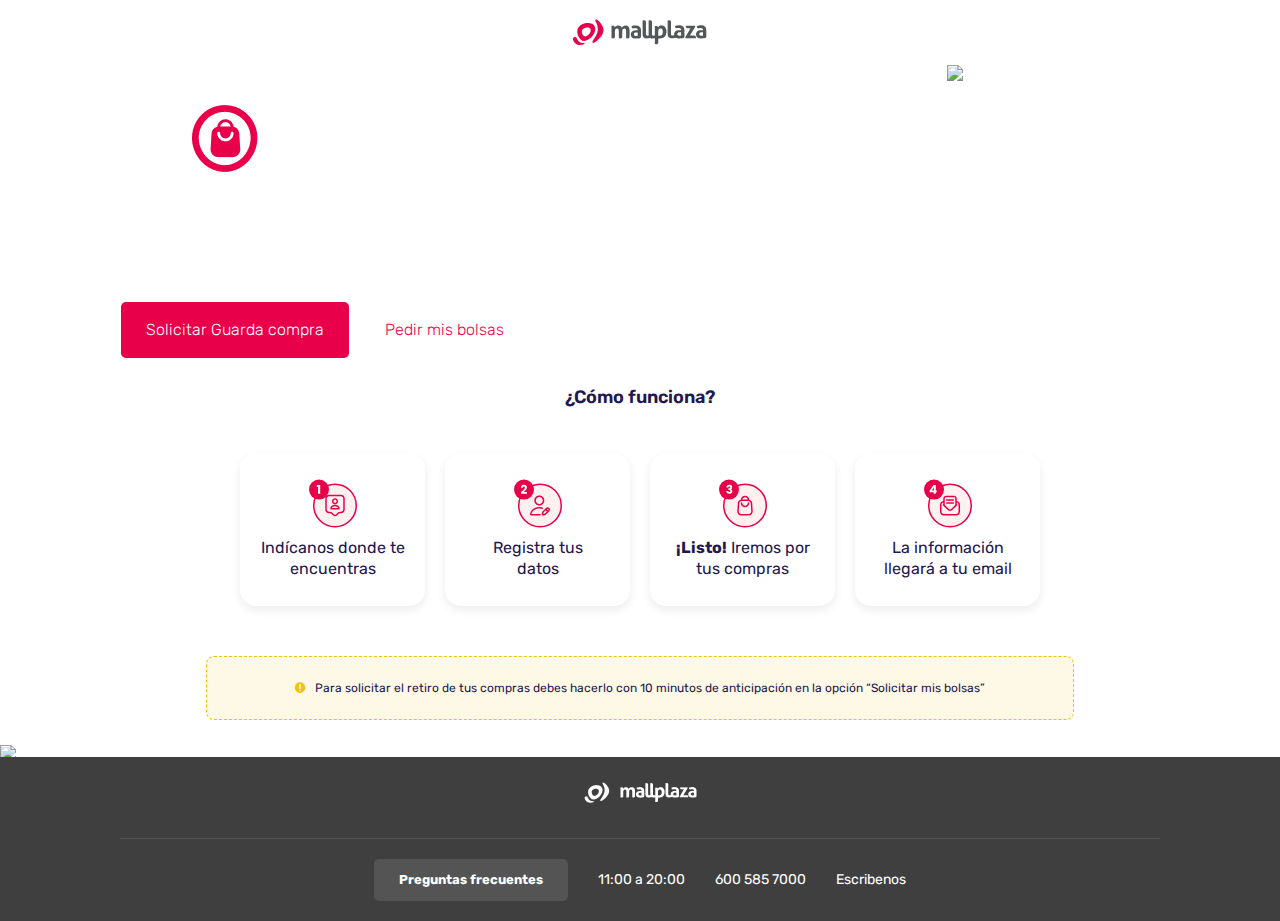
==== commit 908a3cc5: "Cambio" ====
--- a/index.html
+++ b/index.html
@@ -6,8 +6,8 @@
     <link href="img/favicon.png" rel="shortcut icon">
     <link rel="stylesheet" href="https://fonts.googleapis.com/css2?family=Material+Symbols+Rounded:opsz,wght,FILL,GRAD@48,400,0,0">
     <meta name="viewport" content="width=device-width, initial-scale=1, maximum-scale=1">
-    <link href="css/main.css?v=71661" rel="stylesheet" type="text/css">
-    <script src="js/main.js?v=71661" type="text/javascript"></script>
+    <link href="css/main.css?v=29119" rel="stylesheet" type="text/css">
+    <script src="js/main.js?v=29119" type="text/javascript"></script>
     <!-- Meta tags facebook-->
     <meta property="og:title" content="#">
     <meta property="og:description" content="#">
@@ -28,29 +28,34 @@
     <div id="sections">
       <section class="section--main">
         <div class="section__bg">       
-          <div class="bg"> <img src="./img/uploads/FONDO-ARBOL-3 1.png"></div>
-          <div class="section__wrap">
-            <div class="cols"> 
-              <div class="col-md-6 col-md-6--right">
-                <div class="section__body"> 
-                  <div class="section__image"> <img src="./img/icons/Vector.png"></div>
-                  <p class="section__description">
-                     
-                    	Ahora disfruta más en Mallplaza. <br>	Regístrate y activa tu Guarda compra
-                  </p>
-                  <div class="section__buttons"> <a href="" class="btn btn--red">Solicitar Guarda compra</a><a href="" class="btn btn--white">Pedir mis bolsas</a></div>
+          <div class="bg"> <img src="img/uploads/FONDO-ARBOL.png"></div>
+        </div>
+        <div class="section__wrap">
+          <div class="cols"> 
+            <div class="col-md-6">
+              <div class="section__body"> 
+                <div class="section__logo"><img src="./img/icons/Vector.png"></div>
+                <p class="section__description">
+                   
+                  	Ahora disfruta más en Mallplaza. <br>	Regístrate y activa tu Guarda compra
+                </p>
+                <div class="section__buttons">
+                  <button data-modal-register class="btn btn--red">Solicitar Guarda compra</button>
+                  <button href="" class="btn btn--white">Pedir mis bolsas</button>
                 </div>
               </div>
-              <div class="col-md-6 col-md-6--left">
-                <div class="section__image"> <img src="./img/uploads/huila-1 1.png" class="img--1"><img src="./img/uploads/huila-2 1.png" class="img--2"><img src="./img/uploads/personajes-guardacompras 1.png" class="img--3"></div>
-              </div>
-            </div>
-          </div>
+            </div>
+            <div class="col-md-6">
+              <div class="section__image"> <img src="./img/uploads/grupo-fotos.png"></div>
+            </div>
+          </div>
+        </div>
+        <div class="section__how"><img src="./img/icons/curva-izq.png" alt="" srcset="" class="img__izq">
+          <p class="section__description">¿Cómo funciona?</p><img src="./img/icons/curva-der.png" alt="" srcset="" class="img__der">
         </div>
       </section>
       <section class="section--cards">
         <div class="section__wrap">
-          <div class="section__header"> </div>
           <div class="section__body">
             <div class="cols"> 
               <div class="col-md-3 col-xs-6">
@@ -62,19 +67,22 @@
               <div class="col-md-3 col-xs-6"> 
                 <article class="article__card"> 
                   <div class="article__icon"> <img src="./img/icons/Frame 10610.svg"></div>
-                  <p class="article__description">Indícanos donde te encuentras</p>
+                  <p class="article__description">
+                     
+                    Registra tus <br>datos 
+                  </p>
                 </article>
               </div>
               <div class="col-md-3 col-xs-6"> 
                 <article class="article__card"> 
                   <div class="article__icon"> <img src="./img/icons/Frame 10611.svg"></div>
-                  <p class="article__description">Indícanos donde te encuentras</p>
+                  <p class="article__description"> <strong>¡Listo!</strong> Iremos por tus compras</p>
                 </article>
               </div>
               <div class="col-md-3 col-xs-6"> 
                 <article class="article__card"> 
                   <div class="article__icon"> <img src="./img/icons/Frame 10612.svg"></div>
-                  <p class="article__description">Indícanos donde te encuentras</p>
+                  <p class="article__description">La información llegará a tu email</p>
                 </article>
               </div>
             </div>
@@ -86,9 +94,120 @@
       </section>
       <section class="section--curve"> 
         <div class="section__wrap">
-          <div class="section__image"> <img src="./img/uploads/Rectangle 1486.png"></div>
+          <div class="section__image"> <img src="./img/uploads/lineagris.svg"></div>
         </div>
       </section>
+      <div class="modal modal--register">
+        <div class="modal__back"></div>
+        <div class="modal__front">
+          <div class="modal__box">
+            <div class="modal__content">
+              <div class="modal__close"><span class="fa fa-close">	</span></div>
+              <h3 class="modal__title">Bienvenido a tu <strong> Guarda compra</strong></h3>
+              <div class="modal__form">
+                <form class="form">
+                  <h5 class="form__title">¿Dónde te podemos encontrar?</h5>
+                  <div class="form__element">
+                    <div class="form__input">
+                      <select name="#">
+                        <option value="0">Selecciona Mail</option>
+                        <option value="1">Ipsum</option>
+                        <option value="2">Dolor</option>
+                      </select>
+                    </div>
+                  </div>
+                  <div class="form__element">
+                    <div class="form__input">
+                      <select name="#">
+                        <option value="#">Selecciona Tienda</option>
+                        <option value="#">Ipsum</option>
+                        <option value="#">Dolor</option>
+                      </select>
+                    </div>
+                  </div>
+                  <h5 class="form__title">Tus Datos:</h5>
+                  <div class="form__element">
+                    <div class="form__input">
+                      <input type="text" placeholder="Nombre">
+                    </div>
+                  </div>
+                  <div class="form__element">
+                    <div class="form__input">
+                      <input type="text" placeholder="Rut">
+                    </div>
+                  </div>
+                  <div class="form__element">
+                    <div class="form__input">
+                      <div class="cols">
+                        <div class="col-md-4 col-xs-4">
+                          <input type="#" placeholder="+569">
+                        </div>
+                        <div class="col-md-8 col-xs-8">
+                          <input type="#" placeholder="Telefono">
+                        </div>
+                      </div>
+                    </div>
+                  </div>
+                  <div class="form__element">
+                    <div class="form__input">
+                      <input type="#" placeholder="Mail">
+                    </div>
+                  </div>
+                  <div class="form__checkbox">
+                    <label>
+                      <input type="checkbox" name="#ejemplo-checkbox">  Acepto los
+                      <u> <a href="#">Términos y Condiciones</a></u>
+                    </label>
+                    <label>
+                      <input type="checkbox" name="#ejemplo-checkbox" value="2">  Acepto el 
+                      <u><a href="#">reglamento</a></u>y la 
+                      <u><a href="#">política de privacidad</a></u> para acceder al programa de CMR Puntos.
+                    </label>
+                  </div>
+                  <div class="form__button"> 
+                    <button class="btn">Solicitar</button>
+                  </div>
+                </form>
+              </div>
+            </div>
+          </div>
+        </div>
+      </div>
+      <div class="modal modal--warning">
+        <div class="modal__back"></div>
+        <div class="modal__front">
+          <div class="modal__box">
+            <div class="modal__content">
+              <div class="modal__close"><span class="fa fa-close">	</span></div>
+              <h3 class="modal__title">¡Importante!</h3>
+              <ul class="modal__list"> 
+                <li>No debes guardar alimentos ni mascotas.</li>
+                <li>Tus compras serán guardadas en bolsas de 70x90cm, los objetos no pueden sobrepasar esta medida.</li>
+              </ul>
+              <div class="modal__button"> 
+                <button class="btn">¡Todo Ok, continuar!  </button>
+              </div>
+            </div>
+          </div>
+        </div>
+      </div>
+      <div class="modal modal--finished">
+        <div class="modal__back"></div>
+        <div class="modal__front">
+          <div class="modal__box">
+            <div class="modal__content">
+              <div class="modal__close"><span class="fa fa-close">	</span></div>
+              <div class="modal__image"> <img src="img/icons/done.png"></div>
+              <h3 class="modal__title">Genial!</h3>
+              <p class="modal__description">Un anfitrión se pondrá en contacto contigo para verificar tus datos… <strong>atento a tu teléfono!</strong></p>
+              <div class="modal__codebox">
+                <p class="modal__name">	Código de referencia:</p>
+                <p class="modal__coda"> ZTGHJIRGSGHHJ</p>
+              </div>
+            </div>
+          </div>
+        </div>
+      </div>
     </div>
     <footer>
       <div class="footer__wrap"> 
--- a/css/main.css
+++ b/css/main.css
@@ -1,4 +1,4 @@
-.clearfix:after,.clearfix:before{content:" ";display:table}.clearfix:after{clear:both}.pull-right{float:right!important}.pull-left{float:left!important}.hide{display:none!important}.show{display:block!important}.invisible{visibility:hidden}.hidden{display:none!important}.affix{position:fixed}*{margin:0;padding:0;border:0;outline:0;-moz-box-sizing:border-box;box-sizing:border-box}body{-webkit-font-smoothing:antialiased;background:#fff}body,button,input,select,textarea{font-family:'Rubik',sans-serif;font-size:16px;line-height:22px;color:#000}a,button,input,select,textarea{transition:.2s ease}a{color:#0171f2;text-decoration:none}a.a-classic{text-decoration:underline}a:hover,button:hover,input[type=checkbox]:hover,input[type=radio]:hover,label:hover,select:hover{cursor:pointer}.h1,.h2,.h3,.h4,.h5,h1,h2,h3,h4,h5{margin-bottom:20px;font-family:'Rubik',sans-serif;font-weight:700}.cols>div,.content blockquote,.content h1,.content h2,.content h3,.content h4,.content iframe,.content img,.content ol,.content p,.content pre,.content table,.content ul,.wp img,p,section .section__content ul{margin-bottom:20px}.h1,h1{font-size:32px;line-height:36px}@media (min-width:960px){.h1,h1{font-size:50px;line-height:56px}}.h2,h2{font-size:26px;line-height:29px}@media (min-width:720px){.h2,h2{font-size:32px;line-height:36px}}.h3,h3{font-size:20px;line-height:22px}@media (min-width:480px){.h3,h3{font-size:26px;line-height:29px}}.h4,h4{font-size:16px;line-height:22px}@media (min-width:480px){.h4,h4{font-size:20px;line-height:22px}}.h5,h5{font-size:14px;line-height:16px}ol,ul{list-style-type:none}img{width:auto;height:auto;margin:0 auto}img,svg{display:block;max-width:100%}.col-lg-1,.col-lg-10,.col-lg-11,.col-lg-12,.col-lg-2,.col-lg-3,.col-lg-4,.col-lg-5,.col-lg-6,.col-lg-7,.col-lg-8,.col-lg-9,.col-md-1,.col-md-10,.col-md-11,.col-md-12,.col-md-2,.col-md-3,.col-md-4,.col-md-5,.col-md-6,.col-md-7,.col-md-8,.col-md-9,.col-sm-1,.col-sm-10,.col-sm-11,.col-sm-12,.col-sm-2,.col-sm-3,.col-sm-4,.col-sm-5,.col-sm-6,.col-sm-7,.col-sm-8,.col-sm-9,.col-xs-1,.col-xs-10,.col-xs-11,.col-xs-12,.col-xs-2,.col-xs-3,.col-xs-4,.col-xs-5,.col-xs-6,.col-xs-7,.col-xs-8,.col-xs-9{position:relative;min-height:1px;padding-left:10px;padding-right:10px}.cols,.row{margin-left:-10px;margin-right:-10px}.row:after,.row:before{content:" ";display:table}.row:after{clear:both}.cols.cols--0:after,.cols.cols--0:before,.cols:after,.cols:before{content:" ";display:table}.cols.cols--0:after,.cols:after{clear:both}.cols>div{-moz-box-sizing:border-box;box-sizing:border-box}.cols:last-child{margin-bottom:-20px}.cols.cols--0{margin-left:0;margin-right:0}.cols.cols--0>div{padding-left:0;padding-right:0;margin-bottom:0}.cols.cols--0:last-child{margin-bottom:0}.cols.cols--sm{margin-left:-5px;margin-right:-5px}.cols.cols--sm:after,.cols.cols--sm:before{content:" ";display:table}.cols.cols--sm:after{clear:both}.cols.cols--sm>div{padding-left:5px;padding-right:5px;margin-bottom:10px}.cols.cols--sm:last-child{margin-bottom:-10px}@media (max-width:720px){.cols.cols--scroll{overflow:auto;-webkit-overflow-scrolling:touch;white-space:nowrap;margin:0 -20px -20px;padding:0 20px 20px}.cols.cols--scroll>div{display:inline-block;vertical-align:top;width:300px;white-space:normal;margin:0}.cols.cols--scroll>div:last-child{margin-right:15px}.cols.cols--min{margin-left:-5px;margin-right:-5px}.cols.cols--min:after,.cols.cols--min:before{content:" ";display:table}.cols.cols--min:after{clear:both}.cols.cols--min>div{padding-left:5px;padding-right:5px;margin-bottom:10px}.cols.cols--min:last-child{margin-bottom:-10px}}@media (min-width:960px){.cols.cols--md{margin-left:-20px;margin-right:-20px}.cols.cols--md:after,.cols.cols--md:before{content:" ";display:table}.cols.cols--md:after{clear:both}.cols.cols--md>div{padding-left:20px;padding-right:20px;margin-bottom:40px}.cols.cols--md:last-child{margin-bottom:-40px}.cols.cols-gutter-2{margin-left:-20px;margin-right:-20px}.cols.cols-gutter-2:after,.cols.cols-gutter-2:before{content:" ";display:table}.cols.cols-gutter-2:after{clear:both}.cols.cols-gutter-2>div{padding-left:20px;padding-right:20px;margin-bottom:40px}.cols.cols-gutter-2:last-child{margin-bottom:-40px}}.cols .col-xs-p20{width:20%;float:left}@media (min-width:480px){.cols .col-sm-p20{width:20%;float:left}}@media (min-width:720px){.cols .col-md-p20{width:20%;float:left}}@media (min-width:960px){.cols .col-lg-p20{width:20%;float:left}}.cols .col-xs-p12{width:12.5%;float:left}@media (min-width:480px){.cols .col-sm-p12{width:12.5%;float:left}}@media (min-width:720px){.cols .col-md-p12{width:12.5%;float:left}}@media (min-width:960px){.cols .col-lg-p12{width:12.5%;float:left}}.col-xs-1,.col-xs-10,.col-xs-11,.col-xs-12,.col-xs-2,.col-xs-3,.col-xs-4,.col-xs-5,.col-xs-6,.col-xs-7,.col-xs-8,.col-xs-9{float:left}.col-xs-12{width:100%}.col-xs-11{width:91.66666666666666%}.col-xs-10{width:83.33333333333334%}.col-xs-9{width:75%}.col-xs-8{width:66.66666666666666%}.col-xs-7{width:58.333333333333336%}.col-xs-6{width:50%}.col-xs-5{width:41.66666666666667%}.col-xs-4{width:33.33333333333333%}.col-xs-3{width:25%}.col-xs-2{width:16.666666666666664%}.col-xs-1{width:8.333333333333332%}.col-xs-pull-12{right:100%}.col-xs-pull-11{right:91.66666666666666%}.col-xs-pull-10{right:83.33333333333334%}.col-xs-pull-9{right:75%}.col-xs-pull-8{right:66.66666666666666%}.col-xs-pull-7{right:58.333333333333336%}.col-xs-pull-6{right:50%}.col-xs-pull-5{right:41.66666666666667%}.col-xs-pull-4{right:33.33333333333333%}.col-xs-pull-3{right:25%}.col-xs-pull-2{right:16.666666666666664%}.col-xs-pull-1{right:8.333333333333332%}.col-xs-pull-0{right:auto}.col-xs-push-12{left:100%}.col-xs-push-11{left:91.66666666666666%}.col-xs-push-10{left:83.33333333333334%}.col-xs-push-9{left:75%}.col-xs-push-8{left:66.66666666666666%}.col-xs-push-7{left:58.333333333333336%}.col-xs-push-6{left:50%}.col-xs-push-5{left:41.66666666666667%}.col-xs-push-4{left:33.33333333333333%}.col-xs-push-3{left:25%}.col-xs-push-2{left:16.666666666666664%}.col-xs-push-1{left:8.333333333333332%}.col-xs-push-0{left:auto}.col-xs-offset-12{margin-left:100%}.col-xs-offset-11{margin-left:91.66666666666666%}.col-xs-offset-10{margin-left:83.33333333333334%}.col-xs-offset-9{margin-left:75%}.col-xs-offset-8{margin-left:66.66666666666666%}.col-xs-offset-7{margin-left:58.333333333333336%}.col-xs-offset-6{margin-left:50%}.col-xs-offset-5{margin-left:41.66666666666667%}.col-xs-offset-4{margin-left:33.33333333333333%}.col-xs-offset-3{margin-left:25%}.col-xs-offset-2{margin-left:16.666666666666664%}.col-xs-offset-1{margin-left:8.333333333333332%}.col-xs-offset-0,.content ul{margin-left:0}@media (min-width:480px){.col-sm-1,.col-sm-10,.col-sm-11,.col-sm-12,.col-sm-2,.col-sm-3,.col-sm-4,.col-sm-5,.col-sm-6,.col-sm-7,.col-sm-8,.col-sm-9{float:left}.col-sm-12{width:100%}.col-sm-11{width:91.66666666666666%}.col-sm-10{width:83.33333333333334%}.col-sm-9{width:75%}.col-sm-8{width:66.66666666666666%}.col-sm-7{width:58.333333333333336%}.col-sm-6{width:50%}.col-sm-5{width:41.66666666666667%}.col-sm-4{width:33.33333333333333%}.col-sm-3{width:25%}.col-sm-2{width:16.666666666666664%}.col-sm-1{width:8.333333333333332%}.col-sm-pull-12{right:100%}.col-sm-pull-11{right:91.66666666666666%}.col-sm-pull-10{right:83.33333333333334%}.col-sm-pull-9{right:75%}.col-sm-pull-8{right:66.66666666666666%}.col-sm-pull-7{right:58.333333333333336%}.col-sm-pull-6{right:50%}.col-sm-pull-5{right:41.66666666666667%}.col-sm-pull-4{right:33.33333333333333%}.col-sm-pull-3{right:25%}.col-sm-pull-2{right:16.666666666666664%}.col-sm-pull-1{right:8.333333333333332%}.col-sm-pull-0{right:auto}.col-sm-push-12{left:100%}.col-sm-push-11{left:91.66666666666666%}.col-sm-push-10{left:83.33333333333334%}.col-sm-push-9{left:75%}.col-sm-push-8{left:66.66666666666666%}.col-sm-push-7{left:58.333333333333336%}.col-sm-push-6{left:50%}.col-sm-push-5{left:41.66666666666667%}.col-sm-push-4{left:33.33333333333333%}.col-sm-push-3{left:25%}.col-sm-push-2{left:16.666666666666664%}.col-sm-push-1{left:8.333333333333332%}.col-sm-push-0{left:auto}.col-sm-offset-12{margin-left:100%}.col-sm-offset-11{margin-left:91.66666666666666%}.col-sm-offset-10{margin-left:83.33333333333334%}.col-sm-offset-9{margin-left:75%}.col-sm-offset-8{margin-left:66.66666666666666%}.col-sm-offset-7{margin-left:58.333333333333336%}.col-sm-offset-6{margin-left:50%}.col-sm-offset-5{margin-left:41.66666666666667%}.col-sm-offset-4{margin-left:33.33333333333333%}.col-sm-offset-3{margin-left:25%}.col-sm-offset-2{margin-left:16.666666666666664%}.col-sm-offset-1{margin-left:8.333333333333332%}.col-sm-offset-0{margin-left:0}}@media (min-width:720px){.col-md-1,.col-md-10,.col-md-11,.col-md-12,.col-md-2,.col-md-3,.col-md-4,.col-md-5,.col-md-6,.col-md-7,.col-md-8,.col-md-9{float:left}.col-md-12{width:100%}.col-md-11{width:91.66666666666666%}.col-md-10{width:83.33333333333334%}.col-md-9{width:75%}.col-md-8{width:66.66666666666666%}.col-md-7{width:58.333333333333336%}.col-md-6{width:50%}.col-md-5{width:41.66666666666667%}.col-md-4{width:33.33333333333333%}.col-md-3{width:25%}.col-md-2{width:16.666666666666664%}.col-md-1{width:8.333333333333332%}.col-md-pull-12{right:100%}.col-md-pull-11{right:91.66666666666666%}.col-md-pull-10{right:83.33333333333334%}.col-md-pull-9{right:75%}.col-md-pull-8{right:66.66666666666666%}.col-md-pull-7{right:58.333333333333336%}.col-md-pull-6{right:50%}.col-md-pull-5{right:41.66666666666667%}.col-md-pull-4{right:33.33333333333333%}.col-md-pull-3{right:25%}.col-md-pull-2{right:16.666666666666664%}.col-md-pull-1{right:8.333333333333332%}.col-md-pull-0{right:auto}.col-md-push-12{left:100%}.col-md-push-11{left:91.66666666666666%}.col-md-push-10{left:83.33333333333334%}.col-md-push-9{left:75%}.col-md-push-8{left:66.66666666666666%}.col-md-push-7{left:58.333333333333336%}.col-md-push-6{left:50%}.col-md-push-5{left:41.66666666666667%}.col-md-push-4{left:33.33333333333333%}.col-md-push-3{left:25%}.col-md-push-2{left:16.666666666666664%}.col-md-push-1{left:8.333333333333332%}.col-md-push-0{left:auto}.col-md-offset-12{margin-left:100%}.col-md-offset-11{margin-left:91.66666666666666%}.col-md-offset-10{margin-left:83.33333333333334%}.col-md-offset-9{margin-left:75%}.col-md-offset-8{margin-left:66.66666666666666%}.col-md-offset-7{margin-left:58.333333333333336%}.col-md-offset-6{margin-left:50%}.col-md-offset-5{margin-left:41.66666666666667%}.col-md-offset-4{margin-left:33.33333333333333%}.col-md-offset-3{margin-left:25%}.col-md-offset-2{margin-left:16.666666666666664%}.col-md-offset-1{margin-left:8.333333333333332%}.col-md-offset-0{margin-left:0}}@media (min-width:960px){.col-lg-1,.col-lg-10,.col-lg-11,.col-lg-12,.col-lg-2,.col-lg-3,.col-lg-4,.col-lg-5,.col-lg-6,.col-lg-7,.col-lg-8,.col-lg-9{float:left}.col-lg-12{width:100%}.col-lg-11{width:91.66666666666666%}.col-lg-10{width:83.33333333333334%}.col-lg-9{width:75%}.col-lg-8{width:66.66666666666666%}.col-lg-7{width:58.333333333333336%}.col-lg-6{width:50%}.col-lg-5{width:41.66666666666667%}.col-lg-4{width:33.33333333333333%}.col-lg-3{width:25%}.col-lg-2{width:16.666666666666664%}.col-lg-1{width:8.333333333333332%}.col-lg-pull-12{right:100%}.col-lg-pull-11{right:91.66666666666666%}.col-lg-pull-10{right:83.33333333333334%}.col-lg-pull-9{right:75%}.col-lg-pull-8{right:66.66666666666666%}.col-lg-pull-7{right:58.333333333333336%}.col-lg-pull-6{right:50%}.col-lg-pull-5{right:41.66666666666667%}.col-lg-pull-4{right:33.33333333333333%}.col-lg-pull-3{right:25%}.col-lg-pull-2{right:16.666666666666664%}.col-lg-pull-1{right:8.333333333333332%}.col-lg-pull-0{right:auto}.col-lg-push-12{left:100%}.col-lg-push-11{left:91.66666666666666%}.col-lg-push-10{left:83.33333333333334%}.col-lg-push-9{left:75%}.col-lg-push-8{left:66.66666666666666%}.col-lg-push-7{left:58.333333333333336%}.col-lg-push-6{left:50%}.col-lg-push-5{left:41.66666666666667%}.col-lg-push-4{left:33.33333333333333%}.col-lg-push-3{left:25%}.col-lg-push-2{left:16.666666666666664%}.col-lg-push-1{left:8.333333333333332%}.col-lg-push-0{left:auto}.col-lg-offset-12{margin-left:100%}.col-lg-offset-11{margin-left:91.66666666666666%}.col-lg-offset-10{margin-left:83.33333333333334%}.col-lg-offset-9{margin-left:75%}.col-lg-offset-8{margin-left:66.66666666666666%}.col-lg-offset-7{margin-left:58.333333333333336%}.col-lg-offset-6{margin-left:50%}.col-lg-offset-5{margin-left:41.66666666666667%}.col-lg-offset-4{margin-left:33.33333333333333%}.col-lg-offset-3{margin-left:25%}.col-lg-offset-2{margin-left:16.666666666666664%}.col-lg-offset-1{margin-left:8.333333333333332%}.col-lg-offset-0{margin-left:0}}@-webkit-keyframes fadeIn{0%{opacity:0}}@keyframes fadeIn{0%{opacity:0}}@-webkit-keyframes fadeOut{to{opacity:0}}@keyframes fadeOut{to{opacity:0}}@-webkit-keyframes slideUp{0%{-webkit-transform:translateY(100%);transform:translateY(100%)}}@keyframes slideUp{0%{-webkit-transform:translateY(100%);transform:translateY(100%)}}@-webkit-keyframes slideFadeUp{0%{-webkit-transform:translateY(20px);transform:translateY(20px);opacity:0}}@keyframes slideFadeUp{0%{-webkit-transform:translateY(20px);transform:translateY(20px);opacity:0}}@-webkit-keyframes slideUpOut{to{-webkit-transform:translateY(-100%);transform:translateY(-100%)}}@keyframes slideUpOut{to{-webkit-transform:translateY(-100%);transform:translateY(-100%)}}@-webkit-keyframes slideDown{0%{-webkit-transform:translateY(-100%);transform:translateY(-100%)}}@keyframes slideDown{0%{-webkit-transform:translateY(-100%);transform:translateY(-100%)}}@-webkit-keyframes slideFadeDown{0%{-webkit-transform:translateY(-20px);transform:translateY(-20px);opacity:0}}@keyframes slideFadeDown{0%{-webkit-transform:translateY(-20px);transform:translateY(-20px);opacity:0}}@-webkit-keyframes slideDownOut{to{-webkit-transform:translateY(100%);transform:translateY(100%)}}@keyframes slideDownOut{to{-webkit-transform:translateY(100%);transform:translateY(100%)}}@-webkit-keyframes slideLeft{0%{-webkit-transform:translateX(100%);transform:translateX(100%)}}@keyframes slideLeft{0%{-webkit-transform:translateX(100%);transform:translateX(100%)}}@-webkit-keyframes slideFadeLeft{0%{-webkit-transform:translateX(20px);transform:translateX(20px);opacity:0}}@keyframes slideFadeLeft{0%{-webkit-transform:translateX(20px);transform:translateX(20px);opacity:0}}@-webkit-keyframes slideLeftOut{to{-webkit-transform:translateX(-100%);transform:translateX(-100%)}}@keyframes slideLeftOut{to{-webkit-transform:translateX(-100%);transform:translateX(-100%)}}@-webkit-keyframes slideRight{0%{-webkit-transform:translateX(-100%);transform:translateX(-100%)}}@keyframes slideRight{0%{-webkit-transform:translateX(-100%);transform:translateX(-100%)}}@-webkit-keyframes slideFadeRight{0%{-webkit-transform:translateX(-20px);transform:translateX(-20px);opacity:0}}@keyframes slideFadeRight{0%{-webkit-transform:translateX(-20px);transform:translateX(-20px);opacity:0}}@-webkit-keyframes slideRightOut{to{-webkit-transform:translateX(100%);transform:translateX(100%)}}@keyframes slideRightOut{to{-webkit-transform:translateX(100%);transform:translateX(100%)}}@-webkit-keyframes slideRightSections{0%{left:-50%}}@keyframes slideRightSections{0%{left:-50%}}@-webkit-keyframes scaleIn{0%{-webkit-transform:scale(1.1);transform:scale(1.1)}to{-webkit-transform:scale(1);transform:scale(1)}}@keyframes scaleIn{0%{-webkit-transform:scale(1.1);transform:scale(1.1)}to{-webkit-transform:scale(1);transform:scale(1)}}@-webkit-keyframes scaleFadeIn{0%{-webkit-transform:scale(1.2);transform:scale(1.2);opacity:0}}@keyframes scaleFadeIn{0%{-webkit-transform:scale(1.2);transform:scale(1.2);opacity:0}}@-webkit-keyframes scaleOut{to{-webkit-transform:scale(0);transform:scale(0)}}@keyframes scaleOut{to{-webkit-transform:scale(0);transform:scale(0)}}@-webkit-keyframes scaleFadeOut{to{-webkit-transform:scale(.8);transform:scale(.8);opacity:0}}@keyframes scaleFadeOut{to{-webkit-transform:scale(.8);transform:scale(.8);opacity:0}}@-webkit-keyframes translateBg{0%{-webkit-transform:translateY(-10%);transform:translateY(-10%)}}@keyframes translateBg{0%{-webkit-transform:translateY(-10%);transform:translateY(-10%)}}@-webkit-keyframes heightMd{0%{max-height:0;overflow:hidden}to{max-height:500px;overflow:hidden}}@keyframes heightMd{0%{max-height:0;overflow:hidden}to{max-height:500px;overflow:hidden}}@-webkit-keyframes bgIn{0%{-webkit-transform:translateY(-10%);transform:translateY(-10%)}}@keyframes bgIn{0%{-webkit-transform:translateY(-10%);transform:translateY(-10%)}}@-webkit-keyframes zigzag{0%,to{-webkit-transform:translateX(40%);transform:translateX(40%)}50%{-webkit-transform:translateX(0%);transform:translateX(0%)}}@keyframes zigzag{0%,to{-webkit-transform:translateX(40%);transform:translateX(40%)}50%{-webkit-transform:translateX(0%);transform:translateX(0%)}}@-webkit-keyframes bounce{0%,to{-webkit-transform:scale(1.2);transform:scale(1.2)}50%{-webkit-transform:scale(2);transform:scale(2)}}@keyframes bounce{0%,to{-webkit-transform:scale(1.2);transform:scale(1.2)}50%{-webkit-transform:scale(2);transform:scale(2)}}@-webkit-keyframes bounce2{0%,to{-webkit-transform:scale(3);transform:scale(3)}50%{-webkit-transform:scale(1);transform:scale(1)}}@keyframes bounce2{0%,to{-webkit-transform:scale(3);transform:scale(3)}50%{-webkit-transform:scale(1);transform:scale(1)}}@-webkit-keyframes bounce3{0%,to{-webkit-transform:scale(1.2);transform:scale(1.2)}50%{-webkit-transform:scale(3);transform:scale(3)}}@keyframes bounce3{0%,to{-webkit-transform:scale(1.2);transform:scale(1.2)}50%{-webkit-transform:scale(3);transform:scale(3)}}@-webkit-keyframes animate{0%{-webkit-transform:translateY(0);transform:translateY(0)}to{-webkit-transform:translateY(-1000px);transform:translateY(-1000px)}}@keyframes animate{0%{-webkit-transform:translateY(0);transform:translateY(0)}to{-webkit-transform:translateY(-1000px);transform:translateY(-1000px)}}@-webkit-keyframes animate2{0%{-webkit-transform:translateY(-1000px);transform:translateY(-1000px)}to{-webkit-transform:translateY(0);transform:translateY(0)}}@keyframes animate2{0%{-webkit-transform:translateY(-1000px);transform:translateY(-1000px)}to{-webkit-transform:translateY(0);transform:translateY(0)}}article{position:relative;overflow:hidden;transition:box-shadow .3s ease 0s;background-color:#fff;background:0 0}article a:after{content:"";z-index:2}article .article__bg,article a:after{position:absolute;top:0;left:0;width:100%;height:100%}article .article__title{font-weight:500;margin-bottom:5px}article .article__description{margin-bottom:10px;font-size:13px;line-height:26px}.content blockquote:last-child,.content h1:last-child,.content h2:last-child,.content h3:last-child,.content h4:last-child,.content iframe:last-child,.content ol:last-child,.content p:last-child,.content pre:last-child,.content table:last-child,.content ul:last-child,article .article__description:last-child{margin-bottom:0}article .article__content p{font-size:16px;opacity:.7}article.article--toggle{padding:10px 20px 20px;display:-ms-flexbox;display:flex;-ms-flex-direction:column;flex-direction:column;-ms-flex-pack:justify;justify-content:space-between;-ms-flex-align:center;align-items:center;text-align:justify}article.article--toggle .article__header,article.article--toggle .article__header .article__icon{margin-bottom:10px}article.article--toggle .article__header .article__icon img{height:50px}article.article--toggle .article__header .article__title{font-weight:700;font-size:18px;color:#002bff;font-style:italic}article.article--toggle .article__header .article__description{text-align:center;font-size:12px;line-height:1.8;color:#1d008e}article.article__card{box-shadow:0 4px 10px 0 rgba(0,0,0,.078);width:156px;height:144px;border-radius:16px;padding:26px 16px}.bg{position:absolute;top:0;left:0;width:100%;height:100%;background:center center no-repeat;background-size:cover;opacity:0;display:block}.bg.bg-loaded{-webkit-animation:fadeIn 1s ease both;animation:fadeIn 1s ease both;opacity:1}.btn{display:inline-block;padding:10px 25px;font-size:13px;transition:.2s;border-radius:5px;background-color:#11dfc3;color:#fff;font-weight:700;font-family:'Rubik',sans-serif}.btn:hover{background-color:#1abfa9}.btn.btn--transparent{background-color:rgba(233,144,144,.839);color:#fff;margin-right:20px;padding:10px}.btn.btn--link,.btn.btn--link-xs{color:#0171f2;background-color:transparent;text-transform:uppercase;font-weight:700}.btn.btn--link-xs{color:#414141;opacity:.6;font-size:10px;line-height:12px;padding:5px}.btn.btn--plan{width:90%;padding:15px 50px;font-size:15px}.content{line-height:26px;color:#414141}.content h1,.content h2,.content h3,.content h4,.content h5{padding-top:10px}.content h1:first-child,.content h2:first-child,.content h3:first-child,.content h4:first-child,.content h5:first-child{padding-top:0}.content ol{list-style-type:decimal;margin-left:20px}.content ul li{padding-left:25px;margin-bottom:5px;position:relative}.content ul li:before{content:"\f00c";font-family:"FontAwesome";position:absolute;top:0;left:0;color:#0171f2}.content blockquote{padding:10px 20px 10px 40px;border-left:2px solid color;font-size:1.2em;line-height:1.5em;font-style:italic;position:relative}.content blockquote:before{content:"\f10d";font-family:"FontAwesome";position:absolute;top:0;left:10px;opacity:.5;display:inline-block;padding-right:2px}.content pre{background:rgba(0,0,0,.05);padding:10px 20px;overflow:auto;-webkit-overflow-scrolling:touch}@media (min-width:480px){.content img.alignright{float:right;margin-left:20px}.content img.alignleft{float:left;margin-right:20px}}.content img.aligncenter{margin:0 auto}.content iframe{width:100%;max-width:100%;display:block;height:200px;background:#000}@media (min-width:480px){.content iframe{height:300px}}@media (min-width:720px){.content iframe{height:400px}}.content a,.wp a{text-decoration:none}.content a:hover:not(.btn),.wp a:hover:not(.btn){text-decoration:underline}.content p.p-lg{font-size:120%;line-height:160%;font-style:italic}.dscroll{opacity:0;-webkit-animation:none;animation:none;transition:none}.dscroll.dscroll--in{-webkit-animation:slideFadeUp .8s ease-out backwards;animation:slideFadeUp .8s ease-out backwards;opacity:1}.faq{radius:rad;overflow:hidden;text-align:left}.faq .faq__item{background-color:#fff;border:1px solid rgba(0,0,0,.07);border-radius:5px;position:relative;overflow:hidden;color:#231750;margin-bottom:20px;box-shadow:rgba(149,157,165,.05) 0 8px 10px}.faq .faq__item.faq__open .faq__question .fa-angle-down{-webkit-transform:rotate(180deg);transform:rotate(180deg)}.faq .faq__item .faq__icon{display:inline-block}.faq .faq__item .faq__icon img{width:30px}.faq .faq__question{margin-bottom:0;padding:15px 20px;transition:.5s;font-size:16px;line-height:22px;font-weight:500;width:100%}@media (min-width:480px){.faq .faq__question{font-size:20px;line-height:22px}}@media (min-width:720px){.faq .faq__question{padding:20px 30px}}.faq .faq__question .fa{transition:.5s;color:#231750;margin-left:10px}.faq .faq__question .fa-angle-down{float:right}.faq .faq__question:hover{cursor:pointer}.faq .faq__answer{padding:0 20px 20px;border-top:1px solid rgba(0,0,0,.1);background-color:#fff}@media (min-width:720px){.faq .faq__answer{padding:25px 30px}}.faq .faq__answer li{font-weight:500;margin-bottom:20px;opacity:.8}@media (min-width:720px){.faq .faq__answer li{font-size:18px;line-height:24px}}footer{background-color:#3f3f3f;z-index:3}.login,.modal,footer .footer__wrap{width:100%;height:100%}footer .footer__wrap .footer__logos{padding:20px 0;background-color:#3f3f3f;text-align:center}footer .footer__wrap .footer__logos img{display:inline-block;vertical-align:middle}footer .footer__wrap .footer__icons{color:#fff;font-size:14px;display:-ms-flexbox;display:flex;margin:auto;-ms-flex-pack:center;justify-content:center;padding-bottom:20px}footer .footer__wrap .footer__icons ul,header{display:-ms-flexbox;display:flex;-ms-flex-align:center;align-items:center}footer .footer__wrap .footer__icons ul{gap:30px}footer .footer__wrap .footer__icons .btn{background-color:#545454;color:#fff}header{height:80px;-ms-flex-pack:center;justify-content:center}.login,.modal{position:fixed;top:0;left:0;display:none}.login{font-family:'Rubik',sans-serif;z-index:20}.login.login--show{display:block}.login.login--show--out .login__back{-webkit-animation:fadeOut .5s ease both;animation:fadeOut .5s ease both}.login.login--show--out .login__front{-webkit-animation:slideRightOut .5s ease both;animation:slideRightOut .5s ease both}.login.login--show--in .login__back{-webkit-animation:fadeIn .5s ease both;animation:fadeIn .5s ease both}.login.login--show--in .login__front{-webkit-animation:slideLeft .5s ease;animation:slideLeft .5s ease}.login .login__back{position:fixed;top:0;left:0;width:100%;height:100%;background:rgba(0,0,0,.5)}.login .login__front{position:relative;width:90%;height:100%;float:right;background-color:#fefeff;display:none}@media (min-width:720px){.login .login__front{width:50%}}.login .login__front.login__front--show{display:block}.login .login__front .login__box{position:absolute;top:50%;left:50%;-webkit-transform:translate(-50%,-50%);transform:translate(-50%,-50%);width:100%;max-width:90%}@media (min-width:720px){.login .login__front .login__box{max-width:70%}}.login .login__front .login__box .login__icon{margin-bottom:40px}.login .login__front .login__box .login__icon img{width:150px}@media (min-width:720px){.login .login__front .login__box .login__icon img{width:250px}}.login .login__footer{width:100%;text-align:center;padding:20px 10px;display:-ms-flexbox;display:flex;-ms-flex-pack:distribute;justify-content:space-around}.login .login__description{font-size:10px;line-height:14px;text-align:center;opacity:.7}.modal{z-index:30}.modal.modal--in{display:table;-webkit-animation:fadeIn .5s ease;animation:fadeIn .5s ease}.modal.modal--in .modal__box{-webkit-animation:scaleFadeIn .5s .2s ease backwards;animation:scaleFadeIn .5s .2s ease backwards}.modal.modal--out{display:table;-webkit-animation:fadeOut .2s ease both;animation:fadeOut .2s ease both}.modal.modal--out .modal__box{-webkit-animation:scaleFadeOut .2s ease both;animation:scaleFadeOut .2s ease both}.modal .modal__back{position:absolute;top:0;left:0;width:100%;height:100%;background-color:rgba(0,43,255,.6)}.modal .modal__front{position:relative;height:100%;display:table-cell;text-align:center;vertical-align:middle;-ms-flex-align:center;align-items:center;-ms-flex-pack:center;justify-content:center}@media (min-width:720px){.modal .modal__front{display:-ms-flexbox;display:flex;-ms-flex-align:center;align-items:center;-ms-flex-pack:center;justify-content:center}}.modal .modal__front.modal__front--openinfo .modal__search__info{display:block;-webkit-animation:fadeIn .5s;animation:fadeIn .5s}.modal .modal__front.modal__front--openinfo .modal__search__info .modal__search__box{height:450px}@media (min-width:720px){.modal .modal__front.modal__front--openinfo .modal__search__info .modal__search__box{height:430px}}.modal .modal__header{padding:20px;box-shadow:0 7px 30px -10px rgba(150,170,180,.2);border-radius:40px;display:-ms-flexbox;display:flex}.modal .modal__header .modal__icon{margin-right:20px}.modal .modal__header .modal__icon img{width:60px}.modal .modal__header .modal__header__content{text-align:left}.modal .modal__header .modal__header__content .modal__title{color:#0171f2;font-style:italic;margin-bottom:0}.modal .modal__header .modal__header__content .modal__category{color:#0171f2;opacity:.7;font-size:12px}.modal .modal__box{border-radius:40px;background:#fff;max-width:500px;position:relative;height:350px;margin:0 auto}@media (min-width:720px){.modal .modal__box{margin:initial;width:800px}}.modal .modal__content .modal__search__result{padding:10px 20px;display:-ms-flexbox;display:flex;-ms-flex-align:center;align-items:center;color:#0171f2;border-radius:20px;background-color:transparent;transition:.5s}.modal .modal__content .modal__search__result:hover{background-color:rgba(0,43,255,.1)}.modal .modal__content .modal__search__result .modal__search__name{font-size:12px;line-height:22px;margin-right:10px}@media (min-width:720px){.modal .modal__content .modal__search__result .modal__search__name{font-size:20px;line-height:24px;margin-right:20px}}.modal .modal__content .modal__search__result .modal__search__tag{font-size:10px;line-height:18px;opacity:.7;border:1px dashed #0171f2;border-radius:15px;padding:2px 5px}@media (min-width:720px){.modal .modal__content .modal__search__result .modal__search__tag{padding:5px 10px;font-size:18px;line-height:22px}}.modal .modal__search__info{position:absolute;top:50%;left:50%;-webkit-transform:translate(-50%,-50%);transform:translate(-50%,-50%);width:100%;z-index:2;padding:0 5px;text-align:left;display:none;-webkit-animation:fadeOut .5s;animation:fadeOut .5s}@media (min-width:720px){.modal .modal__search__info{position:relative;top:initial;left:initial;-webkit-transform:initial;transform:initial;width:39%;margin:10px}}.modal .modal__search__info .modal__search__box{background-color:#11dfc3;border-radius:40px;padding:10px 20px;box-shadow:0 7px 30px -10px rgba(150,170,180,.2);overflow-y:scroll;transition:.5s;color:#fff;height:0}@media (min-width:720px){.modal .modal__search__info .modal__search__box{padding:20px 40px}}.modal .modal__search__info .modal__search__box>*{-webkit-animation:slideFadeUp .5s ease backwards;animation:slideFadeUp .5s ease backwards}.modal .modal__search__info .modal__search__box>:nth-child(1){-webkit-animation-delay:.2s;animation-delay:.2s}.modal .modal__search__info .modal__search__box>:nth-child(2){-webkit-animation-delay:.4s;animation-delay:.4s}.modal .modal__search__info .modal__search__box>:nth-child(3){-webkit-animation-delay:.6s;animation-delay:.6s}.modal .modal__search__info .modal__search__box>:nth-child(4){-webkit-animation-delay:.8s;animation-delay:.8s}.modal .modal__search__info .modal__search__box>:nth-child(5){-webkit-animation-delay:1s;animation-delay:1s}.modal .modal__search__info .modal__search__box::-webkit-scrollbar{width:8px;height:8px}.modal .modal__search__info .modal__search__box::-webkit-scrollbar-thumb{background:#fff;border-radius:4px}.modal .modal__search__info .modal__search__box::-webkit-scrollbar-thumb:hover{background:#b3b3b3;box-shadow:0 0 2px 1px rgba(0,0,0,.2)}.modal .modal__search__info .modal__search__box::-webkit-scrollbar-thumb:active{background-color:#999}.modal .modal__search__info .modal__search__box .modal__info__tag{display:inline-block;font-size:12px;line-height:18px;opacity:4;border:1px dashed #fff;border-radius:15px;padding:2px 10px;margin-bottom:10px}.modal .modal__search__info .modal__search__box .modal__info__name{font-size:20px;line-height:22px;font-weight:700;margin-bottom:20px}@media (min-width:480px){.modal .modal__search__info .modal__search__box .modal__info__name{font-size:26px;line-height:29px}}.modal .modal__search__info .modal__search__box .modal__info__items{padding:10px 10px 10px 0}.modal .modal__search__info .modal__search__box .modal__info__items .modal__info__item{font-weight:700;font-style:italic;position:relative;padding:10px 0 10px 10px}.modal .modal__search__info .modal__search__box .modal__info__items .modal__info__item:after{content:'';position:absolute;top:20px;left:0;width:5px;height:5px;border-radius:50%;background-color:#fff}.modal .modal__search__info .modal__search__box .modal__info__description{font-size:14px;line-height:24px}.modal .modal__search__info .modal__search__box .modal__info__link{text-align:center;padding:10px}.modal .modal__search__info .modal__search__box .modal__info__link .btn{font-weight:700;font-size:18px}.modal .modal__search__info .modal__search__box .modal__info__link .btn span{margin-left:10px}.modal .modal__search__info .modal__search__footer{display:-ms-flexbox;display:flex;padding:20px;-ms-flex-pack:end;justify-content:flex-end}.modal .modal__close{position:absolute;top:0;right:0;padding:10px 15px;opacity:.5;color:#414141}.modal .modal__close:hover{cursor:pointer}.modal__bg{width:100%;height:100%;background-color:#000;opacity:.7;position:absolute;top:0;z-index:20}.owl-carousel{display:none;width:100%;-webkit-tap-highlight-color:transparent;position:relative;z-index:1}.owl-carousel .owl-stage{position:relative;-ms-touch-action:pan-Y;touch-action:manipulation;-moz-backface-visibility:hidden}.owl-carousel .owl-stage:after{content:".";display:block;clear:both;visibility:hidden;line-height:0;height:0}.owl-carousel .owl-stage-outer{position:relative;overflow:hidden;-webkit-transform:translate3d(0,0,0)}.owl-carousel .owl-item,.owl-carousel .owl-wrapper{-webkit-backface-visibility:hidden;-moz-backface-visibility:hidden;-ms-backface-visibility:hidden;-webkit-transform:translate3d(0,0,0);-moz-transform:translate3d(0,0,0);-ms-transform:translate3d(0,0,0)}.owl-carousel .owl-item{position:relative;min-height:1px;float:left;-webkit-tap-highlight-color:transparent;-webkit-touch-callout:none}.owl-carousel .owl-item img{display:block;width:100%}.owl-carousel .owl-dots.disabled,.owl-carousel .owl-nav.disabled{display:none}.owl-carousel .owl-dot,.owl-carousel .owl-nav .owl-next,.owl-carousel .owl-nav .owl-prev{cursor:pointer;-webkit-user-select:none;-khtml-user-select:none;-moz-user-select:none;-ms-user-select:none;user-select:none}.owl-carousel .owl-nav button.owl-next,.owl-carousel .owl-nav button.owl-prev,.owl-carousel button.owl-dot{background:0 0;color:inherit;border:none;padding:0!important;font:inherit}.owl-carousel.owl-loaded{display:block}.owl-carousel.owl-loading{opacity:0;display:block}.owl-carousel.owl-hidden{opacity:0}.owl-carousel.owl-refresh .owl-item{visibility:hidden}.owl-carousel.owl-drag .owl-item{-ms-touch-action:pan-y;touch-action:pan-y;-webkit-user-select:none;-moz-user-select:none;-ms-user-select:none;user-select:none}.owl-carousel.owl-grab{cursor:-moz-grab;cursor:grab}.owl-carousel.owl-rtl{direction:rtl}.owl-carousel.owl-rtl .owl-item{float:right}.no-js .owl-carousel{display:block}.owl-carousel .animated{-webkit-animation-duration:1000ms;animation-duration:1000ms;-webkit-animation-fill-mode:both;animation-fill-mode:both}.owl-carousel .owl-animated-in{z-index:0}.owl-carousel .owl-animated-out{z-index:1}.owl-carousel .fadeOut{-webkit-animation-name:fadeOut;animation-name:fadeOut}.owl-height{transition:height 500ms ease-in-out}.owl-carousel .owl-item .owl-lazy{opacity:0;transition:opacity 400ms ease}.owl-carousel .owl-item .owl-lazy:not([src]),.owl-carousel .owl-item .owl-lazy[src^=""]{max-height:0}.owl-carousel .owl-item img.owl-lazy{-webkit-transform-style:preserve-3d;transform-style:preserve-3d}.owl-carousel .owl-video-wrapper{position:relative;height:100%;background:#000}.owl-carousel .owl-video-play-icon{position:absolute;height:80px;width:80px;left:50%;top:50%;margin-left:-40px;margin-top:-40px;background:url(owl.video.play.png) no-repeat;cursor:pointer;z-index:1;-webkit-backface-visibility:hidden;transition:-webkit-transform 100ms ease;transition:transform 100ms ease}.owl-carousel .owl-video-play-icon:hover{-webkit-transform:scale(1.3,1.3);transform:scale(1.3,1.3)}.owl-carousel .owl-video-playing .owl-video-play-icon,.owl-carousel .owl-video-playing .owl-video-tn{display:none}.owl-carousel .owl-video-tn{opacity:0;height:100%;background-position:center center;background-repeat:no-repeat;background-size:contain;transition:opacity 400ms ease}.owl-carousel .owl-video-frame{position:relative;z-index:1;height:100%;width:100%}.owl-dots{display:block;width:100%;text-align:center}.owl-dots .owl-dot{width:8px;height:8px;line-height:8px;text-align:center;border-radius:50%;overflow:hidden;margin:0 4px;color:initial!important;background-color:rgba(0,0,0,.1)!important}.owl-dots .owl-dot.active{background-color:rgba(0,0,0,.5)!important}@-webkit-keyframes fadeOut{0%{opacity:1}to{opacity:0}}@keyframes fadeOut{0%{opacity:1}to{opacity:0}}#sections{position:relative;left:0%;transition:.5s}#sections.sections--left{left:-50%}section{position:relative;background-color:#fefeff;color:#231750;border-bottom:1px solid rgba(255,255,255,.1);overflow:hidden}section .section__bg{position:absolute;top:0;left:0;width:100%;height:100%}section .section__title{font-weight:700}section .section__description{font-weight:400;margin-bottom:20px}@media (min-width:720px){section .section__description{font-size:16px;line-height:30px}}section .section__header{text-align:center;margin-bottom:20px;position:relative}section .section__header .section__title{position:relative;display:block;margin-bottom:20px;color:#0171f2}@media (min-width:720px){section .section__header .section__title{max-width:100%}}section .section__filters{position:relative;overflow:auto;-webkit-overflow-scrolling:touch;white-space:nowrap;margin:0 -20px 40px;padding:20px 5px}@media (min-width:1090px){section .section__filters{display:-ms-flexbox;display:flex;text-align:center;-ms-flex-pack:center;justify-content:center;overflow:visible;white-space:normal;margin-bottom:80px}}section .section__filters .section__filter{display:inline-block;border-radius:20px;background-color:#fff;border:1px solid #11dfc3;color:#231750;padding:7px 15px;margin:0 2px;transition:.3s;cursor:pointer;font-weight:500}section .section__filters .section__filter.current,section .section__filters .section__filter:hover{background-color:#11dfc3;color:#fff}section .section__footer{width:100%;text-align:center}section .section__footer .section__description{color:#1d008e;font-size:10px;width:50%;line-height:1.8;font-family:'Roboto';margin:20px auto 0}section .section__content{position:relative;color:#231750;line-height:26px;font-size:15px}section .section__content>*{-webkit-animation:slideFadeUp .5s ease backwards;animation:slideFadeUp .5s ease backwards}section .section__content>:nth-child(1){-webkit-animation-delay:.2s;animation-delay:.2s}section .section__content>:nth-child(2){-webkit-animation-delay:.4s;animation-delay:.4s}section .section__content>:nth-child(3){-webkit-animation-delay:.6s;animation-delay:.6s}section .section__content>:nth-child(4){-webkit-animation-delay:.8s;animation-delay:.8s}section .section__content>:nth-child(5){-webkit-animation-delay:1s;animation-delay:1s}section .section__content.section--left{text-align:left}section .section__content.section--right{text-align:right}section .section__content.section--center{text-align:center}section .section__content.section--justify{text-align:justify}section .section__content blockquote p{line-height:26px;font-size:16px;color:#231750}@media (min-width:720px){section .section__content blockquote p{font-size:18px}}section .section__content ul li{padding:5px 0}section .section__content ul li:before{content:'';display:inline-block;margin-right:10px;position:relative;top:-1px;width:10px;height:10px;line-height:21px;text-align:center;border-radius:50%;overflow:initial;background-color:#0171f2}@media (min-width:480px){section .section__content.section__content--2col,section .section__content.section__content--3col{-webkit-column-count:2;-moz-column-count:2;column-count:2;-webkit-column-gap:40px;-moz-column-gap:40px;column-gap:40px}}@media (min-width:720px){section .section__content.section__content--3col{-webkit-column-count:3;-moz-column-count:3;column-count:3}section .section__flex{display:-ms-flexbox;display:flex;-ms-flex-direction:row;flex-direction:row;-ms-flex-align:center;align-items:center}}.wp,section .section__wrap{max-width:1400px;margin:0 auto}section .section__wrap{position:relative;padding:30px 10px}@media (min-width:720px){section .section__wrap{padding:20px 40px}}section .section__wrap.section__wrap--main{padding:120px 20px}@media (min-width:720px){section .section__wrap.section__wrap--main{padding:150px 40px}}section .section__wrap.section__wrap--header{padding:100px 20px 40px}@media (min-width:720px){section .section__wrap.section__wrap--header{padding:150px 40px 20px}}section .section__wrap.section__wrap--header-doc{padding:100px 20px 40px}@media (min-width:720px){section .section__wrap.section__wrap--header-doc{padding:150px 40px 80px}}section .section__wrap.section__wrap--md{padding:40px 20px}@media (min-width:720px){section .section__wrap.section__wrap--md{padding:40px}}section .section__wrap.section__wrap--sm{padding:10px}@media (min-width:720px){section .section__wrap.section__wrap--sm{padding:0 40px}}section .section__wrap.section__wrap--xs{padding:30px 20px}@media (min-width:720px){section .section__wrap.section__wrap--xs{padding:30px 20px}}section .section__wrap.section--xs{max-width:600px}section .section__wrap.section--sm{max-width:900px}section .section__wrap.section--md{max-width:1060px}section .section__wrap.section--lg{max-width:1200px}section.section--dark{background:#231750;color:#fff}section.section--light{background:rgba(5,102,116,.07);background:linear-gradient(101deg,rgba(5,102,116,.07) 12%,rgba(102,191,191,.07) 100%);color:#231750}section.section--lighter{background:#f4f4f4;color:#231750}section.section--white{background:#fff;color:#231750}section.section--color-primary,section.section--color-secundary{background:#0171f2;color:#fff}section.section--gray{background:#414141;color:#fff}section.section--grayten{background:grayter;color:#fff}section.section--main{height:371px}section.section--main .section__wrap{-ms-flex-pack:center;justify-content:center;-ms-flex-align:center;align-items:center;margin:auto;height:100%}section.section--main,section.section--main .section__wrap .cols{display:-ms-flexbox;display:flex}section.section--main .section__wrap .cols .col-md-6{-ms-flex-direction:column;flex-direction:column;-ms-flex-pack:center;justify-content:center;-ms-flex-align:center;align-items:center}section.section--main .section__wrap .cols .col-md-6.col-md-6--left{margin:0;position:relative;width:50%}section.section--main .section__wrap .cols .col-md-6.col-md-6--left img{position:absolute}section.section--main .section__wrap .cols .col-md-6.col-md-6--left img.img--1{z-index:1;padding:0 0 0 255px;position:0}section.section--main .section__wrap .cols .col-md-6.col-md-6--left img.img--2{z-index:3;padding-top:235px}section.section--main .section__wrap .cols .col-md-6.col-md-6--left img.img--3{z-index:2}section.section--main .section__wrap .cols .col-md-6.col-md-6--right{display:-ms-flexbox;display:flex;-ms-flex-direction:column;flex-direction:column;padding:50px 0}section.section--main .section__wrap .cols .col-md-6.col-md-6--right .section__body{-ms-flex-align:center;align-items:center;-ms-flex-pack:center;justify-content:center;color:#fff}section.section--main .section__wrap .cols .col-md-6.col-md-6--right .section__body .section__image{object-fit:cover}section.section--main .section__wrap .cols .col-md-6.col-md-6--right .section__body .section__description{text-align:center}section.section--main .section__wrap .cols .col-md-6.col-md-6--right .section__body .section__buttons{display:-ms-flexbox;display:flex;gap:10px}section.section--main .section__wrap .cols .col-md-6.col-md-6--right .section__body .section__buttons .btn{height:56px;line-height:0;vertical-align:middle;padding:28px 25px;font-weight:100}section.section--main .section__wrap .cols .col-md-6.col-md-6--right .section__body .section__buttons .btn.btn--red{background-color:#e9004b;color:#fff}section.section--main .section__wrap .cols .col-md-6.col-md-6--right .section__body .section__buttons .btn.btn--white{background-color:#fff;color:#e9004b}section.section--cards{margin-top:20px}section.section--cards .section__wrap{padding:0 240px}section.section--cards .section__wrap .section__body{display:-ms-flexbox;display:flex;-ms-flex-pack:distribute;justify-content:space-around;gap:10px}section.section--cards .section__wrap .section__footer{background-color:#fef9e6;margin-top:40px;height:56px;display:-ms-flexbox;display:flex;-ms-flex-pack:center;justify-content:center;-ms-flex-align:center;align-items:center}section.section--cards .section__wrap .section__footer .section__disclaimer{padding:0 20px;margin-bottom:0;font-size:12px;position:relative}section.section--cards .section__wrap .section__footer .section__disclaimer:before{content:"\f06a";font-family:"FontAwesome";position:absolute;top:0;left:0;color:#f2c204}section.section--curve{border-bottom:0}section.section--curve .section__wrap{margin-bottom:-2px;padding:0;width:100%;max-width:100%}.wp{overflow:hidden;color:#231750}.wp p{font-weight:400}@media (min-width:480px){.wp p{font-size:15px;line-height:26px}}@media (min-width:960px){.wp img.alignright{float:right;margin-left:40px}.wp img.alignleft{float:left;margin-right:40px}}.wp img.aligncenter{margin:0 auto}.wp h1,.wp h2,.wp h3,.wp h4,.wp iframe,.wp ol,.wp p,.wp pre,.wp table{margin-bottom:sep}.wp blockquote:last-child,.wp h1:last-child,.wp h2:last-child,.wp h3:last-child,.wp h4:last-child,.wp iframe:last-child,.wp ol:last-child,.wp p:last-child,.wp pre:last-child,.wp table:last-child,.wp ul:last-child{margin-bottom:20px}.wp h1,.wp h2,.wp h3,.wp h4,.wp h5{padding-top:10px}.wp h1:first-child,.wp h2:first-child,.wp h3:first-child,.wp h4:first-child,.wp h5:first-child{padding-top:0}.wp ol{list-style-type:decimal;margin-left:20px}.wp ul{margin:10px 30px}.wp ul li{padding-left:25px;margin-bottom:10px;position:relative}.wp ul li:before{content:"\f00c";font-family:"FontAwesome";position:absolute;top:0;left:0;color:#0171f2}.wp blockquote{padding:10px 20px;font-size:1.2em;line-height:1.5em;font-style:italic;position:relative;border-left:4px solid #000;margin-bottom:20px}.wp pre{background:rgba(0,0,0,.05);padding:10px sep;overflow:auto;-webkit-overflow-scrolling:touch}.yt-video{max-width:auto;position:relative;cursor:pointer;overflow:hidden;background:#231750;margin:0 auto 20px}.yt-video .yt-video-inner{padding-bottom:56%;position:relative}.yt-video:hover .video-bg{-webkit-transform:scale(1.1) rotate(3deg);transform:scale(1.1) rotate(3deg)}.yt-video iframe{position:absolute;width:100%;height:100%;top:0;left:0;z-index:0;-webkit-animation:fadeIn .5s .8s ease backwards;animation:fadeIn .5s .8s ease backwards}
+.clearfix:after,.clearfix:before{content:" ";display:table}.clearfix:after{clear:both}.pull-right{float:right!important}.pull-left{float:left!important}.hide{display:none!important}.show{display:block!important}.invisible{visibility:hidden}.hidden{display:none!important}.affix{position:fixed}*,.cols>div{-moz-box-sizing:border-box;box-sizing:border-box}*{margin:0;padding:0;border:0;outline:0}body{-webkit-font-smoothing:antialiased;background:url(../img/uploads/fondo-body-mallplaza.png) no-repeat center center fixed;background-size:cover}body,button,input,select,textarea{font-family:'Rubik',sans-serif;font-size:16px;line-height:22px;color:#000}a,button,input,select,textarea{transition:.2s ease}a{color:#0171f2;text-decoration:none}a.a-classic{text-decoration:underline}a:hover,button:hover,input[type=checkbox]:hover,input[type=radio]:hover,label:hover,select:hover{cursor:pointer}.h1,.h2,.h3,.h4,.h5,h1,h2,h3,h4,h5{margin-bottom:20px;font-family:'Rubik',sans-serif;font-weight:700}p,section .section__content ul{margin-bottom:20px}.h1,h1{font-size:32px;line-height:36px}@media (min-width:960px){.h1,h1{font-size:50px;line-height:56px}}.h2,h2{font-size:26px;line-height:29px}@media (min-width:720px){.h2,h2{font-size:32px;line-height:36px}}.h3,h3{font-size:20px;line-height:22px}@media (min-width:480px){.h3,h3{font-size:26px;line-height:29px}}.h4,h4{font-size:16px;line-height:22px}@media (min-width:480px){.h4,h4{font-size:20px;line-height:22px}}.h5,h5{font-size:14px;line-height:16px}ol,ul{list-style-type:none}img{width:auto;height:auto;margin:0 auto}img,svg{display:block;max-width:100%}.col-lg-1,.col-lg-10,.col-lg-11,.col-lg-12,.col-lg-2,.col-lg-3,.col-lg-4,.col-lg-5,.col-lg-6,.col-lg-7,.col-lg-8,.col-lg-9,.col-md-1,.col-md-10,.col-md-11,.col-md-12,.col-md-2,.col-md-3,.col-md-4,.col-md-5,.col-md-6,.col-md-7,.col-md-8,.col-md-9,.col-sm-1,.col-sm-10,.col-sm-11,.col-sm-12,.col-sm-2,.col-sm-3,.col-sm-4,.col-sm-5,.col-sm-6,.col-sm-7,.col-sm-8,.col-sm-9,.col-xs-1,.col-xs-10,.col-xs-11,.col-xs-12,.col-xs-2,.col-xs-3,.col-xs-4,.col-xs-5,.col-xs-6,.col-xs-7,.col-xs-8,.col-xs-9{position:relative;min-height:1px;padding-left:10px;padding-right:10px}.cols,.row{margin-left:-10px;margin-right:-10px}.row:after,.row:before{content:" ";display:table}.row:after{clear:both}.cols.cols--0:after,.cols.cols--0:before,.cols:after,.cols:before{content:" ";display:table}.cols.cols--0:after,.cols:after{clear:both}.cols>div{margin-bottom:0}.cols.cols--0:last-child,.cols:last-child{margin-bottom:0}.cols.cols--0{margin-left:0;margin-right:0}.cols.cols--0>div{padding-left:0;padding-right:0;margin-bottom:0}.cols.cols--sm{margin-left:-5px;margin-right:-5px}.cols.cols--sm:after,.cols.cols--sm:before{content:" ";display:table}.cols.cols--sm:after{clear:both}.cols.cols--sm>div{padding-left:5px;padding-right:5px;margin-bottom:10px}@media (max-width:720px){.cols.cols--scroll{overflow:auto;-webkit-overflow-scrolling:touch;white-space:nowrap;margin:0 -20px -20px;padding:0 20px 20px}.cols.cols--scroll>div{display:inline-block;vertical-align:top;width:300px;white-space:normal;margin:0}.cols.cols--scroll>div:last-child{margin-right:15px}.cols.cols--min{margin-left:-5px;margin-right:-5px}.cols.cols--min:after,.cols.cols--min:before{content:" ";display:table}.cols.cols--min:after{clear:both}.cols.cols--min>div{padding-left:5px;padding-right:5px;margin-bottom:10px}.cols.cols--min:last-child{margin-bottom:-10px}}@media (min-width:960px){.cols.cols--md{margin-left:-20px;margin-right:-20px}.cols.cols--md:after,.cols.cols--md:before{content:" ";display:table}.cols.cols--md:after{clear:both}.cols.cols--md>div{padding-left:20px;padding-right:20px;margin-bottom:40px}.cols.cols--md:last-child{margin-bottom:-40px}.cols.cols-gutter-2{margin-left:-20px;margin-right:-20px}.cols.cols-gutter-2:after,.cols.cols-gutter-2:before{content:" ";display:table}.cols.cols-gutter-2:after{clear:both}.cols.cols-gutter-2>div{padding-left:20px;padding-right:20px;margin-bottom:40px}.cols.cols-gutter-2:last-child{margin-bottom:-40px}}.cols .col-xs-p20{width:20%;float:left}@media (min-width:480px){.cols .col-sm-p20{width:20%;float:left}}@media (min-width:720px){.cols .col-md-p20{width:20%;float:left}}@media (min-width:960px){.cols .col-lg-p20{width:20%;float:left}}.cols .col-xs-p12{width:12.5%;float:left}@media (min-width:480px){.cols .col-sm-p12{width:12.5%;float:left}}@media (min-width:720px){.cols .col-md-p12{width:12.5%;float:left}}@media (min-width:960px){.cols .col-lg-p12{width:12.5%;float:left}}.col-xs-1,.col-xs-10,.col-xs-11,.col-xs-12,.col-xs-2,.col-xs-3,.col-xs-4,.col-xs-5,.col-xs-6,.col-xs-7,.col-xs-8,.col-xs-9{float:left}.col-xs-12{width:100%}.col-xs-11{width:91.66666666666666%}.col-xs-10{width:83.33333333333334%}.col-xs-9{width:75%}.col-xs-8{width:66.66666666666666%}.col-xs-7{width:58.333333333333336%}.col-xs-6{width:50%}.col-xs-5{width:41.66666666666667%}.col-xs-4{width:33.33333333333333%}.col-xs-3{width:25%}.col-xs-2{width:16.666666666666664%}.col-xs-1{width:8.333333333333332%}.col-xs-pull-12{right:100%}.col-xs-pull-11{right:91.66666666666666%}.col-xs-pull-10{right:83.33333333333334%}.col-xs-pull-9{right:75%}.col-xs-pull-8{right:66.66666666666666%}.col-xs-pull-7{right:58.333333333333336%}.col-xs-pull-6{right:50%}.col-xs-pull-5{right:41.66666666666667%}.col-xs-pull-4{right:33.33333333333333%}.col-xs-pull-3{right:25%}.col-xs-pull-2{right:16.666666666666664%}.col-xs-pull-1{right:8.333333333333332%}.col-xs-pull-0{right:auto}.col-xs-push-12{left:100%}.col-xs-push-11{left:91.66666666666666%}.col-xs-push-10{left:83.33333333333334%}.col-xs-push-9{left:75%}.col-xs-push-8{left:66.66666666666666%}.col-xs-push-7{left:58.333333333333336%}.col-xs-push-6{left:50%}.col-xs-push-5{left:41.66666666666667%}.col-xs-push-4{left:33.33333333333333%}.col-xs-push-3{left:25%}.col-xs-push-2{left:16.666666666666664%}.col-xs-push-1{left:8.333333333333332%}.col-xs-push-0{left:auto}.col-xs-offset-12{margin-left:100%}.col-xs-offset-11{margin-left:91.66666666666666%}.col-xs-offset-10{margin-left:83.33333333333334%}.col-xs-offset-9{margin-left:75%}.col-xs-offset-8{margin-left:66.66666666666666%}.col-xs-offset-7{margin-left:58.333333333333336%}.col-xs-offset-6{margin-left:50%}.col-xs-offset-5{margin-left:41.66666666666667%}.col-xs-offset-4{margin-left:33.33333333333333%}.col-xs-offset-3{margin-left:25%}.col-xs-offset-2{margin-left:16.666666666666664%}.col-xs-offset-1{margin-left:8.333333333333332%}.col-xs-offset-0{margin-left:0}@media (min-width:480px){.col-sm-1,.col-sm-10,.col-sm-11,.col-sm-12,.col-sm-2,.col-sm-3,.col-sm-4,.col-sm-5,.col-sm-6,.col-sm-7,.col-sm-8,.col-sm-9{float:left}.col-sm-12{width:100%}.col-sm-11{width:91.66666666666666%}.col-sm-10{width:83.33333333333334%}.col-sm-9{width:75%}.col-sm-8{width:66.66666666666666%}.col-sm-7{width:58.333333333333336%}.col-sm-6{width:50%}.col-sm-5{width:41.66666666666667%}.col-sm-4{width:33.33333333333333%}.col-sm-3{width:25%}.col-sm-2{width:16.666666666666664%}.col-sm-1{width:8.333333333333332%}.col-sm-pull-12{right:100%}.col-sm-pull-11{right:91.66666666666666%}.col-sm-pull-10{right:83.33333333333334%}.col-sm-pull-9{right:75%}.col-sm-pull-8{right:66.66666666666666%}.col-sm-pull-7{right:58.333333333333336%}.col-sm-pull-6{right:50%}.col-sm-pull-5{right:41.66666666666667%}.col-sm-pull-4{right:33.33333333333333%}.col-sm-pull-3{right:25%}.col-sm-pull-2{right:16.666666666666664%}.col-sm-pull-1{right:8.333333333333332%}.col-sm-pull-0{right:auto}.col-sm-push-12{left:100%}.col-sm-push-11{left:91.66666666666666%}.col-sm-push-10{left:83.33333333333334%}.col-sm-push-9{left:75%}.col-sm-push-8{left:66.66666666666666%}.col-sm-push-7{left:58.333333333333336%}.col-sm-push-6{left:50%}.col-sm-push-5{left:41.66666666666667%}.col-sm-push-4{left:33.33333333333333%}.col-sm-push-3{left:25%}.col-sm-push-2{left:16.666666666666664%}.col-sm-push-1{left:8.333333333333332%}.col-sm-push-0{left:auto}.col-sm-offset-12{margin-left:100%}.col-sm-offset-11{margin-left:91.66666666666666%}.col-sm-offset-10{margin-left:83.33333333333334%}.col-sm-offset-9{margin-left:75%}.col-sm-offset-8{margin-left:66.66666666666666%}.col-sm-offset-7{margin-left:58.333333333333336%}.col-sm-offset-6{margin-left:50%}.col-sm-offset-5{margin-left:41.66666666666667%}.col-sm-offset-4{margin-left:33.33333333333333%}.col-sm-offset-3{margin-left:25%}.col-sm-offset-2{margin-left:16.666666666666664%}.col-sm-offset-1{margin-left:8.333333333333332%}.col-sm-offset-0{margin-left:0}}@media (min-width:720px){.col-md-1,.col-md-10,.col-md-11,.col-md-12,.col-md-2,.col-md-3,.col-md-4,.col-md-5,.col-md-6,.col-md-7,.col-md-8,.col-md-9{float:left}.col-md-12{width:100%}.col-md-11{width:91.66666666666666%}.col-md-10{width:83.33333333333334%}.col-md-9{width:75%}.col-md-8{width:66.66666666666666%}.col-md-7{width:58.333333333333336%}.col-md-6{width:50%}.col-md-5{width:41.66666666666667%}.col-md-4{width:33.33333333333333%}.col-md-3{width:25%}.col-md-2{width:16.666666666666664%}.col-md-1{width:8.333333333333332%}.col-md-pull-12{right:100%}.col-md-pull-11{right:91.66666666666666%}.col-md-pull-10{right:83.33333333333334%}.col-md-pull-9{right:75%}.col-md-pull-8{right:66.66666666666666%}.col-md-pull-7{right:58.333333333333336%}.col-md-pull-6{right:50%}.col-md-pull-5{right:41.66666666666667%}.col-md-pull-4{right:33.33333333333333%}.col-md-pull-3{right:25%}.col-md-pull-2{right:16.666666666666664%}.col-md-pull-1{right:8.333333333333332%}.col-md-pull-0{right:auto}.col-md-push-12{left:100%}.col-md-push-11{left:91.66666666666666%}.col-md-push-10{left:83.33333333333334%}.col-md-push-9{left:75%}.col-md-push-8{left:66.66666666666666%}.col-md-push-7{left:58.333333333333336%}.col-md-push-6{left:50%}.col-md-push-5{left:41.66666666666667%}.col-md-push-4{left:33.33333333333333%}.col-md-push-3{left:25%}.col-md-push-2{left:16.666666666666664%}.col-md-push-1{left:8.333333333333332%}.col-md-push-0{left:auto}.col-md-offset-12{margin-left:100%}.col-md-offset-11{margin-left:91.66666666666666%}.col-md-offset-10{margin-left:83.33333333333334%}.col-md-offset-9{margin-left:75%}.col-md-offset-8{margin-left:66.66666666666666%}.col-md-offset-7{margin-left:58.333333333333336%}.col-md-offset-6{margin-left:50%}.col-md-offset-5{margin-left:41.66666666666667%}.col-md-offset-4{margin-left:33.33333333333333%}.col-md-offset-3{margin-left:25%}.col-md-offset-2{margin-left:16.666666666666664%}.col-md-offset-1{margin-left:8.333333333333332%}.col-md-offset-0{margin-left:0}}@media (min-width:960px){.col-lg-1,.col-lg-10,.col-lg-11,.col-lg-12,.col-lg-2,.col-lg-3,.col-lg-4,.col-lg-5,.col-lg-6,.col-lg-7,.col-lg-8,.col-lg-9{float:left}.col-lg-12{width:100%}.col-lg-11{width:91.66666666666666%}.col-lg-10{width:83.33333333333334%}.col-lg-9{width:75%}.col-lg-8{width:66.66666666666666%}.col-lg-7{width:58.333333333333336%}.col-lg-6{width:50%}.col-lg-5{width:41.66666666666667%}.col-lg-4{width:33.33333333333333%}.col-lg-3{width:25%}.col-lg-2{width:16.666666666666664%}.col-lg-1{width:8.333333333333332%}.col-lg-pull-12{right:100%}.col-lg-pull-11{right:91.66666666666666%}.col-lg-pull-10{right:83.33333333333334%}.col-lg-pull-9{right:75%}.col-lg-pull-8{right:66.66666666666666%}.col-lg-pull-7{right:58.333333333333336%}.col-lg-pull-6{right:50%}.col-lg-pull-5{right:41.66666666666667%}.col-lg-pull-4{right:33.33333333333333%}.col-lg-pull-3{right:25%}.col-lg-pull-2{right:16.666666666666664%}.col-lg-pull-1{right:8.333333333333332%}.col-lg-pull-0{right:auto}.col-lg-push-12{left:100%}.col-lg-push-11{left:91.66666666666666%}.col-lg-push-10{left:83.33333333333334%}.col-lg-push-9{left:75%}.col-lg-push-8{left:66.66666666666666%}.col-lg-push-7{left:58.333333333333336%}.col-lg-push-6{left:50%}.col-lg-push-5{left:41.66666666666667%}.col-lg-push-4{left:33.33333333333333%}.col-lg-push-3{left:25%}.col-lg-push-2{left:16.666666666666664%}.col-lg-push-1{left:8.333333333333332%}.col-lg-push-0{left:auto}.col-lg-offset-12{margin-left:100%}.col-lg-offset-11{margin-left:91.66666666666666%}.col-lg-offset-10{margin-left:83.33333333333334%}.col-lg-offset-9{margin-left:75%}.col-lg-offset-8{margin-left:66.66666666666666%}.col-lg-offset-7{margin-left:58.333333333333336%}.col-lg-offset-6{margin-left:50%}.col-lg-offset-5{margin-left:41.66666666666667%}.col-lg-offset-4{margin-left:33.33333333333333%}.col-lg-offset-3{margin-left:25%}.col-lg-offset-2{margin-left:16.666666666666664%}.col-lg-offset-1{margin-left:8.333333333333332%}.col-lg-offset-0{margin-left:0}}@-webkit-keyframes fadeIn{0%{opacity:0}}@keyframes fadeIn{0%{opacity:0}}@-webkit-keyframes fadeOut{to{opacity:0}}@keyframes fadeOut{to{opacity:0}}@-webkit-keyframes slideUp{0%{-webkit-transform:translateY(100%);transform:translateY(100%)}}@keyframes slideUp{0%{-webkit-transform:translateY(100%);transform:translateY(100%)}}@-webkit-keyframes slideFadeUp{0%{-webkit-transform:translateY(20px);transform:translateY(20px);opacity:0}}@keyframes slideFadeUp{0%{-webkit-transform:translateY(20px);transform:translateY(20px);opacity:0}}@-webkit-keyframes slideUpOut{to{-webkit-transform:translateY(-100%);transform:translateY(-100%)}}@keyframes slideUpOut{to{-webkit-transform:translateY(-100%);transform:translateY(-100%)}}@-webkit-keyframes slideDown{0%{-webkit-transform:translateY(-100%);transform:translateY(-100%)}}@keyframes slideDown{0%{-webkit-transform:translateY(-100%);transform:translateY(-100%)}}@-webkit-keyframes slideFadeDown{0%{-webkit-transform:translateY(-20px);transform:translateY(-20px);opacity:0}}@keyframes slideFadeDown{0%{-webkit-transform:translateY(-20px);transform:translateY(-20px);opacity:0}}@-webkit-keyframes slideDownOut{to{-webkit-transform:translateY(100%);transform:translateY(100%)}}@keyframes slideDownOut{to{-webkit-transform:translateY(100%);transform:translateY(100%)}}@-webkit-keyframes slideLeft{0%{-webkit-transform:translateX(100%);transform:translateX(100%)}}@keyframes slideLeft{0%{-webkit-transform:translateX(100%);transform:translateX(100%)}}@-webkit-keyframes slideFadeLeft{0%{-webkit-transform:translateX(20px);transform:translateX(20px);opacity:0}}@keyframes slideFadeLeft{0%{-webkit-transform:translateX(20px);transform:translateX(20px);opacity:0}}@-webkit-keyframes slideLeftOut{to{-webkit-transform:translateX(-100%);transform:translateX(-100%)}}@keyframes slideLeftOut{to{-webkit-transform:translateX(-100%);transform:translateX(-100%)}}@-webkit-keyframes slideRight{0%{-webkit-transform:translateX(-100%);transform:translateX(-100%)}}@keyframes slideRight{0%{-webkit-transform:translateX(-100%);transform:translateX(-100%)}}@-webkit-keyframes slideFadeRight{0%{-webkit-transform:translateX(-20px);transform:translateX(-20px);opacity:0}}@keyframes slideFadeRight{0%{-webkit-transform:translateX(-20px);transform:translateX(-20px);opacity:0}}@-webkit-keyframes slideRightOut{to{-webkit-transform:translateX(100%);transform:translateX(100%)}}@keyframes slideRightOut{to{-webkit-transform:translateX(100%);transform:translateX(100%)}}@-webkit-keyframes slideRightSections{0%{left:-50%}}@keyframes slideRightSections{0%{left:-50%}}@-webkit-keyframes scaleIn{0%{-webkit-transform:scale(1.1);transform:scale(1.1)}to{-webkit-transform:scale(1);transform:scale(1)}}@keyframes scaleIn{0%{-webkit-transform:scale(1.1);transform:scale(1.1)}to{-webkit-transform:scale(1);transform:scale(1)}}@-webkit-keyframes scaleFadeIn{0%{-webkit-transform:scale(1.2);transform:scale(1.2);opacity:0}}@keyframes scaleFadeIn{0%{-webkit-transform:scale(1.2);transform:scale(1.2);opacity:0}}@-webkit-keyframes scaleOut{to{-webkit-transform:scale(0);transform:scale(0)}}@keyframes scaleOut{to{-webkit-transform:scale(0);transform:scale(0)}}@-webkit-keyframes scaleFadeOut{to{-webkit-transform:scale(.8);transform:scale(.8);opacity:0}}@keyframes scaleFadeOut{to{-webkit-transform:scale(.8);transform:scale(.8);opacity:0}}@-webkit-keyframes translateBg{0%{-webkit-transform:translateY(-10%);transform:translateY(-10%)}}@keyframes translateBg{0%{-webkit-transform:translateY(-10%);transform:translateY(-10%)}}@-webkit-keyframes heightMd{0%{max-height:0;overflow:hidden}to{max-height:500px;overflow:hidden}}@keyframes heightMd{0%{max-height:0;overflow:hidden}to{max-height:500px;overflow:hidden}}@-webkit-keyframes bgIn{0%{-webkit-transform:translateY(-10%);transform:translateY(-10%)}}@keyframes bgIn{0%{-webkit-transform:translateY(-10%);transform:translateY(-10%)}}@-webkit-keyframes zigzag{0%,to{-webkit-transform:translateX(40%);transform:translateX(40%)}50%{-webkit-transform:translateX(0%);transform:translateX(0%)}}@keyframes zigzag{0%,to{-webkit-transform:translateX(40%);transform:translateX(40%)}50%{-webkit-transform:translateX(0%);transform:translateX(0%)}}@-webkit-keyframes bounce{0%,to{-webkit-transform:scale(1.2);transform:scale(1.2)}50%{-webkit-transform:scale(2);transform:scale(2)}}@keyframes bounce{0%,to{-webkit-transform:scale(1.2);transform:scale(1.2)}50%{-webkit-transform:scale(2);transform:scale(2)}}@-webkit-keyframes bounce2{0%,to{-webkit-transform:scale(3);transform:scale(3)}50%{-webkit-transform:scale(1);transform:scale(1)}}@keyframes bounce2{0%,to{-webkit-transform:scale(3);transform:scale(3)}50%{-webkit-transform:scale(1);transform:scale(1)}}@-webkit-keyframes bounce3{0%,to{-webkit-transform:scale(1.2);transform:scale(1.2)}50%{-webkit-transform:scale(3);transform:scale(3)}}@keyframes bounce3{0%,to{-webkit-transform:scale(1.2);transform:scale(1.2)}50%{-webkit-transform:scale(3);transform:scale(3)}}@-webkit-keyframes animate{0%{-webkit-transform:translateY(0);transform:translateY(0)}to{-webkit-transform:translateY(-1000px);transform:translateY(-1000px)}}@keyframes animate{0%{-webkit-transform:translateY(0);transform:translateY(0)}to{-webkit-transform:translateY(-1000px);transform:translateY(-1000px)}}@-webkit-keyframes animate2{0%{-webkit-transform:translateY(-1000px);transform:translateY(-1000px)}to{-webkit-transform:translateY(0);transform:translateY(0)}}@keyframes animate2{0%{-webkit-transform:translateY(-1000px);transform:translateY(-1000px)}to{-webkit-transform:translateY(0);transform:translateY(0)}}article{position:relative;overflow:hidden;transition:box-shadow .3s ease 0s;background-color:#fff;background:0 0}article a:after{content:"";z-index:2}article .article__bg,article a:after{position:absolute;top:0;left:0;width:100%;height:100%}article .article__title{font-weight:500;margin-bottom:5px}article .article__description{margin-bottom:10px;font-size:13px;line-height:26px}article .article__description:last-child{margin-bottom:0}article .article__content p{font-size:16px;opacity:.7}article.article__card{box-shadow:0 4px 10px 0 rgba(0,0,0,.078);border-radius:16px;padding:26px 16px;min-height:153px;margin-bottom:20px;background-color:#fff}article.article__card .article__description{text-align:center;line-height:1.3;margin-top:10px;font-size:16px}.bg{position:absolute;top:0;left:0;width:100%;height:100%;background:center center no-repeat;background-size:cover;opacity:0;display:block}.bg.bg-loaded{-webkit-animation:fadeIn 1s ease both;animation:fadeIn 1s ease both;opacity:1}.bg img{display:none}.btn{display:inline-block;padding:10px 25px;font-size:13px;transition:.2s;border-radius:5px;background-color:#11dfc3;color:#fff;font-weight:700;font-family:'Rubik',sans-serif}.btn:hover{background-color:#1abfa9}.btn.btn--transparent{background-color:rgba(233,144,144,.839);color:#fff;margin-right:20px;padding:10px}.btn.btn--link,.btn.btn--link-xs{color:#0171f2;background-color:transparent;text-transform:uppercase;font-weight:700}.btn.btn--link-xs{color:#414141;opacity:.6;font-size:10px;line-height:12px;padding:5px}.btn.btn--plan{width:90%;padding:15px 50px;font-size:15px}footer{background-color:#3f3f3f;z-index:4}.modal,footer .footer__wrap{width:100%;height:100%}footer .footer__wrap .footer__logos{padding:20px;background-color:#3f3f3f;text-align:center}footer .footer__wrap .footer__logos img{padding:5px;display:inline-block;vertical-align:middle}footer .footer__wrap .footer__icons{color:#fff;font-size:14px;display:-ms-flexbox;display:flex;margin:10px 20px 0;-ms-flex-pack:center;justify-content:center;border-top:1px solid #545454;padding:20px 0}@media (min-width:720px){footer .footer__wrap .footer__icons{-ms-flex-direction:row;flex-direction:row;min-width:none 900px;padding:20px 0;margin:10px 120px 0}}footer .footer__wrap .footer__icons ul,header{display:-ms-flexbox;display:flex;-ms-flex-align:center;align-items:center}footer .footer__wrap .footer__icons ul{gap:30px;-ms-flex-direction:column;flex-direction:column}@media (min-width:720px){footer .footer__wrap .footer__icons ul{-ms-flex-direction:row;flex-direction:row;min-width:none 900px}}footer .footer__wrap .footer__icons .btn{background-color:#545454;color:#fff}header{height:65px;-ms-flex-pack:center;justify-content:center;background-color:#fff}.modal{position:fixed;top:0;left:0;z-index:30;display:none}.modal.modal--in{display:table;-webkit-animation:fadeIn .5s ease;animation:fadeIn .5s ease}.modal.modal--in .modal__box{-webkit-animation:scaleFadeIn .5s .2s ease backwards;animation:scaleFadeIn .5s .2s ease backwards}.modal.modal--out{display:table;-webkit-animation:fadeOut .2s ease both;animation:fadeOut .2s ease both}.modal.modal--out .modal__box{-webkit-animation:scaleFadeOut .2s ease both;animation:scaleFadeOut .2s ease both}.modal.modal--register .modal__content{position:absolute;top:50%;left:50%;-webkit-transform:translate(-50%,-50%);transform:translate(-50%,-50%);min-width:295px}.modal.modal--finished .modal__content,.modal.modal--register .modal__content,.modal.modal--warning .modal__content{background-color:#fff;padding:20px;border:1px solid gray;border-radius:8px;margin:0 auto}.modal.modal--finished .modal__content{position:absolute;top:50%;left:50%;-webkit-transform:translate(-50%,-50%);transform:translate(-50%,-50%);min-width:295px}@media (min-width:720px){.modal.modal--finished .modal__content,.modal.modal--register .modal__content,.modal.modal--warning .modal__content{position:absolute;top:50%;left:50%;-webkit-transform:translate(-50%,-50%);transform:translate(-50%,-50%);margin:0 auto;-ms-flex-align:center;align-items:center;padding:20px;-ms-flex-direction:column;flex-direction:column;background-color:#fff;max-width:338px;border:1px solid gray;border-radius:8px}}.modal.modal--register .modal__content .modal__title{font-weight:200}.modal.modal--finished .modal__content .modal__title,.modal.modal--register .modal__content .modal__title,.modal.modal--warning .modal__content .modal__title{font-size:24px;line-height:32px;color:#2b2b2b;padding:10px 20px;text-align:center;margin:20 auto}.modal.modal--finished .modal__content .modal__title{font-weight:200}.modal.modal--finished .modal__content .modal__title strong,.modal.modal--register .modal__content .modal__title strong,.modal.modal--warning .modal__content .modal__title strong{color:#e9004b}.modal.modal--finished .modal__content .modal__form,.modal.modal--register .modal__content .modal__form,.modal.modal--warning .modal__content .modal__form{display:-ms-flexbox;display:flex;-ms-flex-pack:center;justify-content:center;-ms-flex-align:center;align-items:center}.modal.modal--finished .modal__content .modal__form form,.modal.modal--register .modal__content .modal__form form,.modal.modal--warning .modal__content .modal__form form{display:-ms-flexbox;display:flex;-ms-flex-direction:column;flex-direction:column;-ms-flex-pack:center;justify-content:center;-ms-flex-align:center;align-items:center;min-width:100%;gap:20px}.modal.modal--finished .modal__content .modal__form form .form__title,.modal.modal--register .modal__content .modal__form form .form__title,.modal.modal--warning .modal__content .modal__form form .form__title{margin:0;font-weight:200}.modal.modal--finished .modal__content .modal__form form .form__element,.modal.modal--register .modal__content .modal__form form .form__element,.modal.modal--warning .modal__content .modal__form form .form__element{width:100%}.modal.modal--finished .modal__content .modal__form form .form__element .col-md-4,.modal.modal--finished .modal__content .modal__form form .form__element .col-md-8,.modal.modal--register .modal__content .modal__form form .form__element .col-md-4,.modal.modal--register .modal__content .modal__form form .form__element .col-md-8,.modal.modal--warning .modal__content .modal__form form .form__element .col-md-4,.modal.modal--warning .modal__content .modal__form form .form__element .col-md-8{margin:0}.modal.modal--finished .modal__content .modal__form form .form__element input,.modal.modal--finished .modal__content .modal__form form .form__element select,.modal.modal--register .modal__content .modal__form form .form__element input,.modal.modal--register .modal__content .modal__form form .form__element select,.modal.modal--warning .modal__content .modal__form form .form__element input,.modal.modal--warning .modal__content .modal__form form .form__element select,section.section--form .section__wrap .section__body form .form__element input,section.section--form .section__wrap .section__body form .form__element select{width:100%;padding:10px;border:1px solid gray;border-radius:8px;color:#a7a7a7}.modal.modal--finished .modal__content .modal__form form .form__checkbox,.modal.modal--register .modal__content .modal__form form .form__checkbox,.modal.modal--warning .modal__content .modal__form form .form__checkbox{display:-ms-flexbox;display:flex;-ms-flex-direction:column;flex-direction:column;-ms-flex-pack:start;justify-content:flex-start;width:100%;left:0}.modal.modal--finished .modal__content .modal__form form .form__checkbox label,.modal.modal--register .modal__content .modal__form form .form__checkbox label,.modal.modal--warning .modal__content .modal__form form .form__checkbox label{text-align:left;font-size:14px}.modal.modal--finished .modal__content .modal__form form .form__checkbox label a,.modal.modal--register .modal__content .modal__form form .form__checkbox label a,.modal.modal--warning .modal__content .modal__form form .form__checkbox label a{color:#e9004b;font-weight:100}.modal.modal--finished .modal__content .modal__form form .form__button,.modal.modal--register .modal__content .modal__form form .form__button,.modal.modal--warning .modal__content .modal__form form .form__button{border-top:1px solid gray;padding:15px 60px}.modal.modal--finished .modal__content .modal__form form .form__button .btn,.modal.modal--register .modal__content .modal__form form .form__button .btn,.modal.modal--warning .modal__content .modal__form form .form__button .btn{background-color:#e9004b}.modal.modal--warning .modal__content{position:absolute;top:50%;left:50%;-webkit-transform:translate(-50%,-50%);transform:translate(-50%,-50%);min-width:295px}@media (min-width:720px){.modal.modal--warning .modal__content{position:absolute;top:50%;left:50%;-webkit-transform:translate(-50%,-50%);transform:translate(-50%,-50%)}}.modal.modal--warning .modal__content .modal__title{font-weight:500}.modal.modal--warning .modal__content .modal__list{font-size:14px;list-style-type:circle;margin-bottom:15px;text-align:left}.modal.modal--finished .modal__description{text-align:center}.modal.modal--finished .modal__codebox{background-color:#fff1f0;text-align:center;padding:20px 0;margin:0;border:1px dashed #e9004b;border-radius:8px}.modal.modal--finished .modal__codebox .modal__name,section.section--form .section__wrap .section__body form .form__element .col-md-4,section.section--form .section__wrap .section__body form .form__element .col-md-8{margin:0}.modal.modal--finished .modal__codebox .modal__coda{margin:0;color:#e9004b;font-weight:600}.modal .modal__back{position:absolute;top:0;left:0;width:100%;height:100%;background-color:rgba(0,0,0,.6);backdrop-filter:blur(4px)}@media (min-width:720px){.modal .modal__back{display:-ms-flexbox;display:flex;-ms-flex-align:center;align-items:center;-ms-flex-pack:center;justify-content:center}}.modal .modal__close{position:absolute;top:0;right:0;padding:10px 15px;opacity:.5;color:#414141}.modal .modal__close:hover{cursor:pointer}.modal__bg,section .section__bg{position:absolute;top:0;width:100%;height:100%}.modal__bg{background-color:#000;opacity:.7;z-index:20}#sections{position:relative;left:0%;transition:.5s}#sections.sections--left{left:-50%}section{position:relative;background-color:transparent;color:#231750;overflow:hidden}section .section__bg{left:0}section .section__title{font-weight:700}section .section__description{font-weight:400;margin-bottom:20px}@media (min-width:720px){section .section__description{font-size:16px;line-height:30px}}section .section__header{text-align:center;margin-bottom:20px;position:relative}section .section__header .section__title{position:relative;display:block;margin-bottom:20px;color:#0171f2}@media (min-width:720px){section .section__header .section__title{max-width:100%}}section .section__filters{position:relative;overflow:auto;-webkit-overflow-scrolling:touch;white-space:nowrap;margin:0 -20px 40px;padding:20px 5px}@media (min-width:1090px){section .section__filters{display:-ms-flexbox;display:flex;text-align:center;-ms-flex-pack:center;justify-content:center;overflow:visible;white-space:normal;margin-bottom:80px}}section .section__filters .section__filter{display:inline-block;border-radius:20px;background-color:#fff;border:1px solid #11dfc3;color:#231750;padding:7px 15px;margin:0 2px;transition:.3s;cursor:pointer;font-weight:500}section .section__filters .section__filter.current,section .section__filters .section__filter:hover{background-color:#11dfc3;color:#fff}section .section__footer{width:100%;text-align:center}section .section__footer .section__description{color:#1d008e;font-size:10px;width:50%;line-height:1.8;font-family:'Roboto';margin:20px auto 0}section .section__content{position:relative;color:#231750;line-height:26px;font-size:15px}section .section__content>*{-webkit-animation:slideFadeUp .5s ease backwards;animation:slideFadeUp .5s ease backwards}section .section__content>:nth-child(1){-webkit-animation-delay:.2s;animation-delay:.2s}section .section__content>:nth-child(2){-webkit-animation-delay:.4s;animation-delay:.4s}section .section__content>:nth-child(3){-webkit-animation-delay:.6s;animation-delay:.6s}section .section__content>:nth-child(4){-webkit-animation-delay:.8s;animation-delay:.8s}section .section__content>:nth-child(5){-webkit-animation-delay:1s;animation-delay:1s}section .section__content.section--left{text-align:left}section .section__content.section--right{text-align:right}section .section__content.section--center{text-align:center}section .section__content.section--justify{text-align:justify}section .section__content blockquote p{line-height:26px;font-size:16px;color:#231750}@media (min-width:720px){section .section__content blockquote p{font-size:18px}}section .section__content ul li{padding:5px 0}section .section__content ul li:before{content:'';display:inline-block;margin-right:10px;position:relative;top:-1px;width:10px;height:10px;line-height:21px;text-align:center;border-radius:50%;overflow:initial;background-color:#0171f2}@media (min-width:480px){section .section__content.section__content--2col,section .section__content.section__content--3col{-webkit-column-count:2;-moz-column-count:2;column-count:2;-webkit-column-gap:40px;-moz-column-gap:40px;column-gap:40px}}@media (min-width:720px){section .section__content.section__content--3col{-webkit-column-count:3;-moz-column-count:3;column-count:3}section .section__flex{display:-ms-flexbox;display:flex;-ms-flex-direction:row;flex-direction:row;-ms-flex-align:center;align-items:center}}section .section__wrap{position:relative;max-width:1400px;margin:0 auto;padding:30px 10px}@media (min-width:720px){section .section__wrap{padding:20px 40px}}section .section__wrap.section__wrap--main{padding:120px 20px}@media (min-width:720px){section .section__wrap.section__wrap--main{padding:150px 40px}}section .section__wrap.section__wrap--header{padding:100px 20px 40px}@media (min-width:720px){section .section__wrap.section__wrap--header{padding:150px 40px 20px}}section .section__wrap.section__wrap--header-doc{padding:100px 20px 40px}@media (min-width:720px){section .section__wrap.section__wrap--header-doc{padding:150px 40px 80px}}section .section__wrap.section__wrap--md{padding:40px 20px}@media (min-width:720px){section .section__wrap.section__wrap--md{padding:40px}}section .section__wrap.section__wrap--sm{padding:10px}@media (min-width:720px){section .section__wrap.section__wrap--sm{padding:0 40px}}section .section__wrap.section__wrap--xs{padding:30px 20px}@media (min-width:720px){section .section__wrap.section__wrap--xs{padding:30px 20px}}section .section__wrap.section--xs{max-width:600px}section .section__wrap.section--sm{max-width:900px}section .section__wrap.section--md{max-width:1060px}section .section__wrap.section--lg{max-width:1200px}section.section--dark{background:#231750;color:#fff}section.section--light{background:rgba(5,102,116,.07);background:linear-gradient(101deg,rgba(5,102,116,.07) 12%,rgba(102,191,191,.07) 100%);color:#231750}section.section--lighter{background:#f4f4f4;color:#231750}section.section--white{background:#fff;color:#231750}section.section--color-primary,section.section--color-secundary{background:#0171f2;color:#fff}section.section--gray{background:#414141;color:#fff}section.section--grayten{background:grayter;color:#fff}section.section--main,section.section--main .section__wrap .col-md-6 .section__body{-ms-flex-align:center;align-items:center;-ms-flex-pack:center;justify-content:center;display:-ms-flexbox;display:flex}section.section--main{height:100%;margin:0 10px;border-radius:10px}section.section--main .section__wrap{width:100%;height:100%;padding:20px 10px 0}@media (min-width:720px){section.section--main .section__wrap{padding:20px 10px 30px}}section.section--main .section__wrap .col-md-6 .section__body{color:#fff;-ms-flex-direction:column;flex-direction:column;gap:15px;padding:20px 0}section.section--main .section__wrap .col-md-6 .section__body .section__logo{position:static}section.section--main .section__wrap .col-md-6 .section__body .section__description{text-align:center}section.section--main .section__wrap .col-md-6 .section__body .section__buttons{display:-ms-flexbox;display:flex;gap:10px}section.section--main .section__wrap .col-md-6 .section__body .section__buttons .btn{font-size:16px;line-height:0;vertical-align:middle;padding:28px 25px;font-weight:300}section.section--main .section__wrap .col-md-6 .section__body .section__buttons .btn.btn--red{background-color:#e9004b;color:#fff;min-width:228.6px}section.section--main .section__wrap .col-md-6 .section__body .section__buttons .btn.btn--white{background-color:#fff;color:#e9004b;min-width:170.34px}@media screen and (max-width:600px){section.section--main .section__wrap .col-md-6 .section__body .section__buttons{-ms-flex-direction:column;flex-direction:column;text-align:center;min-width:283px}}section.section--main .section__wrap .col-md-6 .section__image{margin-top:-20px;max-width:282px;left:0;right:0;margin-left:auto;margin-right:auto}@media (min-width:720px){section.section--main .section__wrap .col-md-6 .section__image{position:absolute;min-width:500px}}section.section--main .section__wrap .col-md-6 .section__image img{z-index:3}section.section--cards .section__wrap,section.section--main .section__how,section.section--main .section__wrap .col-md-6 .section__image{display:-ms-flexbox;display:flex;-ms-flex-pack:center;justify-content:center}section.section--main .section__how{position:absolute;bottom:0;background-color:#fff;z-index:5;-ms-flex-align:end;align-items:flex-end;border-radius:16px 16px 0 0;border-bottom:0}section.section--main .section__how .section__description{margin:0;padding:0 28px;font-weight:600;font-size:18px}@media (min-width:720px){section.section--main .section__how .section__description{margin:2px 0 -4px}}section.section--main .section__how img.img__der{position:absolute;right:-12px}section.section--main .section__how img.img__izq{position:absolute;left:-12px}section.section--cards{margin-top:20px}section.section--cards .section__wrap{padding:25px 20px;margin:0 auto;-ms-flex-direction:column;flex-direction:column}section.section--cards .section__wrap .section__header{background-color:#fff;width:190px;display:-ms-flexbox;display:flex;-ms-flex-pack:center;justify-content:center;margin:0 auto}section.section--cards .section__wrap .section__header .section__title{color:#3f3f3f;font-weight:500;font-size:20px}section.section--cards .section__wrap .section__body{max-width:400px;margin:0 auto}@media (min-width:720px){section.section--cards .section__wrap .section__body{max-width:800px}}section.section--cards .section__wrap .section__footer{background-color:#fef9e6;padding:30px;margin:30px auto 0;display:-ms-flexbox;display:flex;-ms-flex-pack:center;justify-content:center;-ms-flex-align:center;align-items:center;max-width:400px;border:1px dashed #f2c204;border-radius:8px}@media (min-width:720px){section.section--cards .section__wrap .section__footer{max-width:70%}}section.section--cards .section__wrap .section__footer .section__disclaimer{margin:0 auto;font-size:12px;display:absolute}section.section--cards .section__wrap .section__footer .section__disclaimer:before{content:"\f06a";font-family:"FontAwesome";position:relative;margin-right:10px;top:0;left:0;color:#f2c204}@media (min-width:720px){section.section--cards .section__wrap .section__footer{padding:20px;margin-top:30px;min-width:800px}}section.section--curve{border:0}section.section--curve .section__wrap{margin-bottom:-4px;padding:0;width:100%;max-width:100%}section.section--curve .section__wrap img{margin:0 auto;width:100%}section.section--form .section__wrap{margin:0 auto;-ms-flex-direction:column;flex-direction:column;background-color:#fff;max-width:338px;border:1px solid gray;border-radius:8px}section.section--form .section__wrap .section__title{font-size:24px;line-height:32px;font-weight:200;color:#2b2b2b}section.section--form .section__wrap,section.section--form .section__wrap .section__body,section.section--form .section__wrap .section__body form{display:-ms-flexbox;display:flex;-ms-flex-pack:center;justify-content:center;-ms-flex-align:center;align-items:center}section.section--form .section__wrap .section__body{margin:0 auto 20px}section.section--form .section__wrap .section__body form{-ms-flex-direction:column;flex-direction:column;min-width:100%;gap:28px}section.section--form .section__wrap .section__body form .form__title{margin:0;font-weight:200}section.section--form .section__wrap .section__body form .form__element{width:100%}section.section--form .section__wrap .section__body form .form__checkbox{display:-ms-flexbox;display:flex;-ms-flex-direction:column;flex-direction:column;-ms-flex-pack:start;justify-content:flex-start;width:100%}section.section--form .section__wrap .btn{background-color:#e9004b;padding:15px 20px}
 /*!
  *  Font Awesome 4.7.0 by @davegandy - http://fontawesome.io - @fontawesome
  *  License - http://fontawesome.io/license (Font: SIL OFL 1.1, CSS: MIT License)
